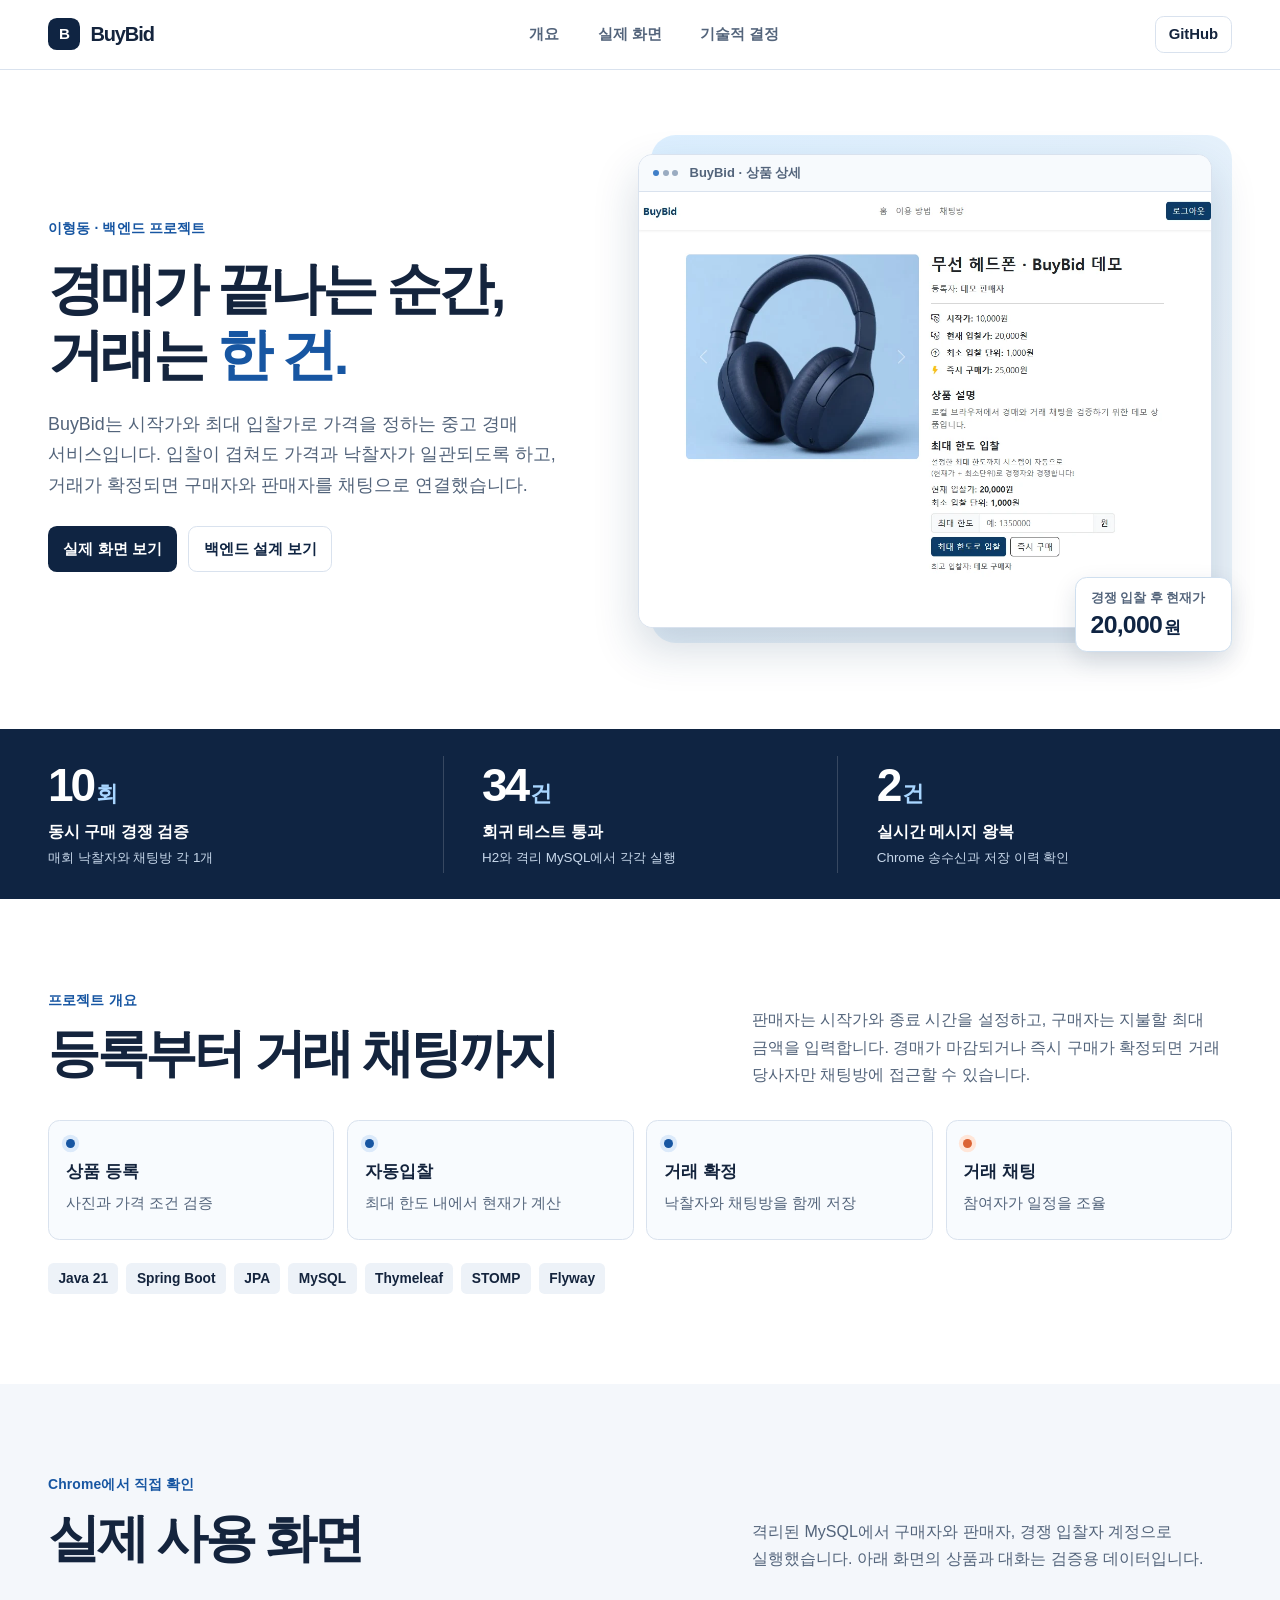
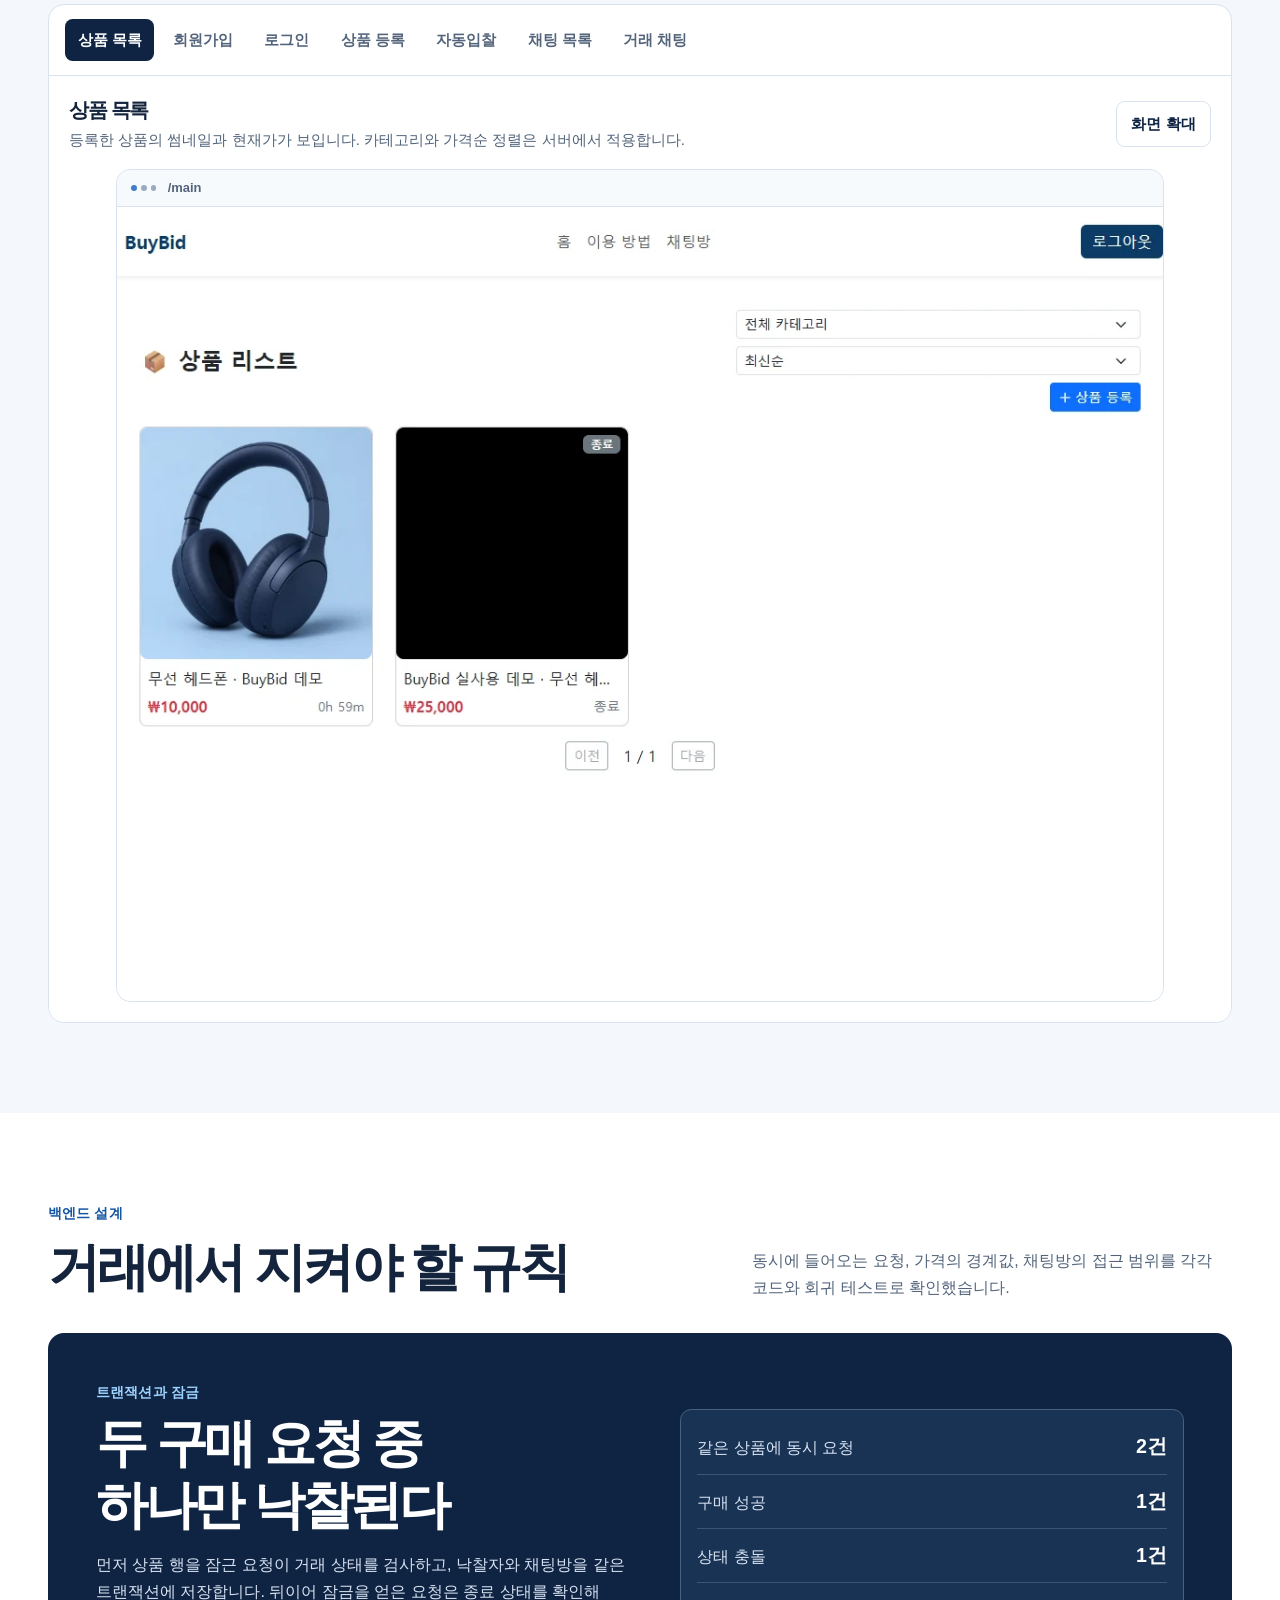
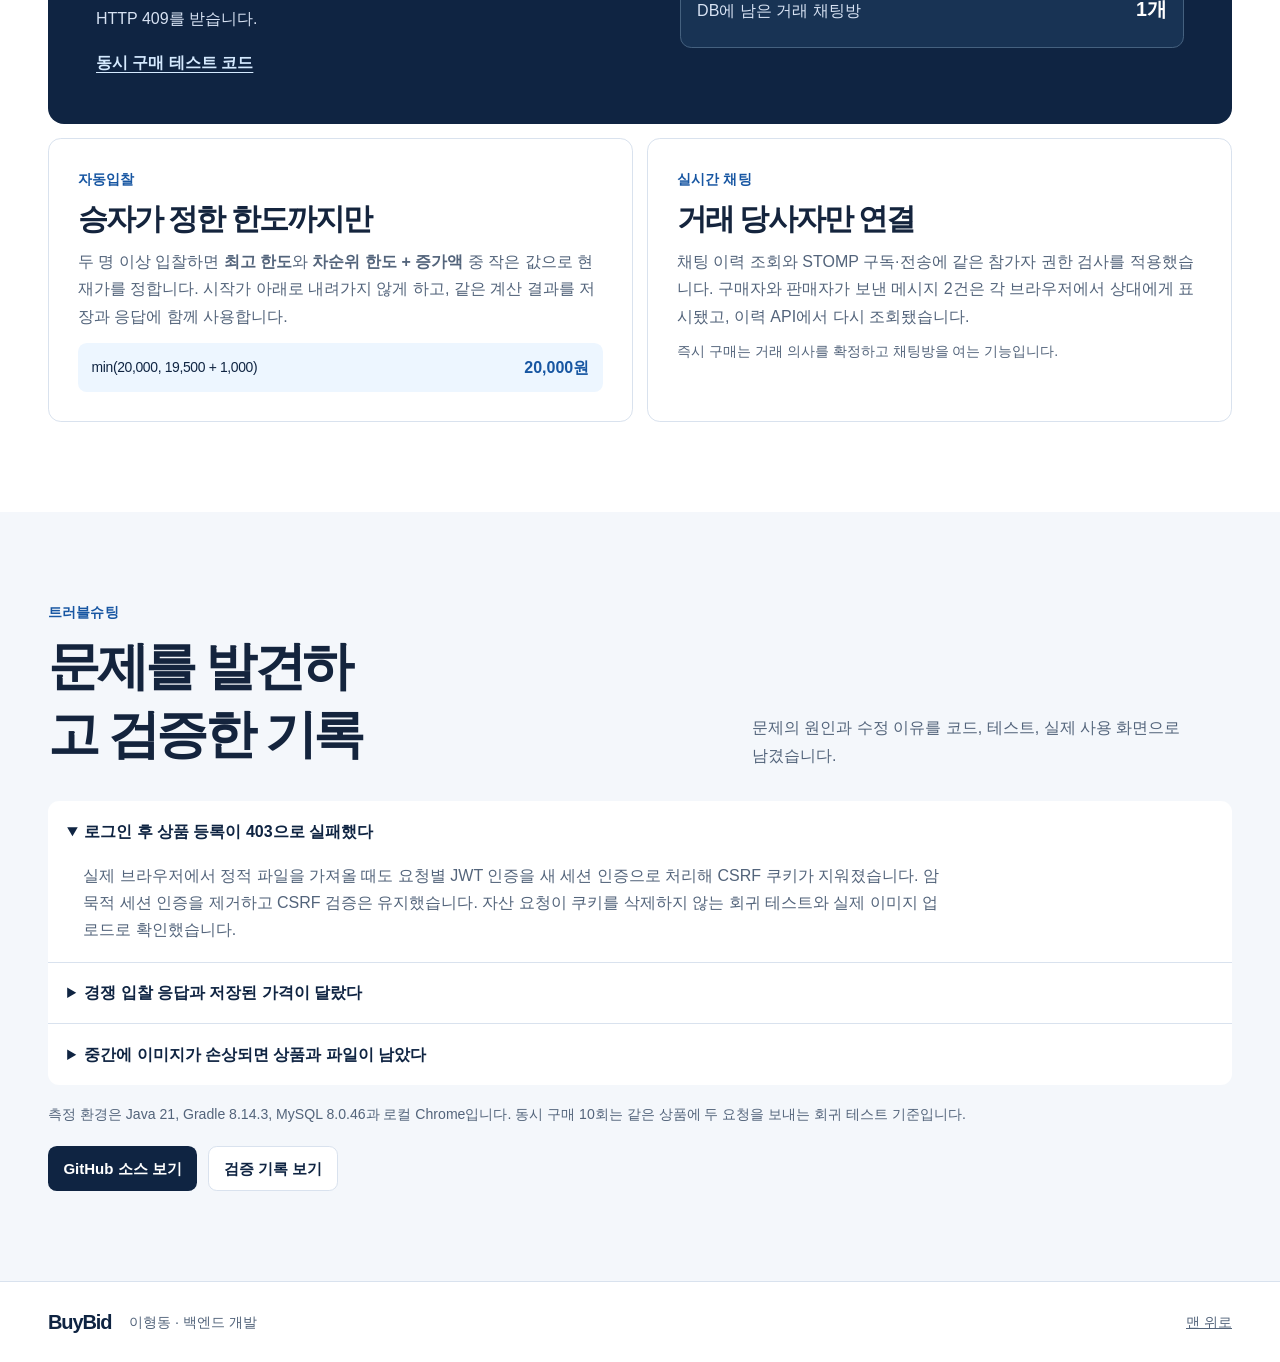
==== index.html @ bfadfaf0 "Publish BuyBid engineering portfolio" ====
<!doctype html>
<html lang="ko">
<head>
  <meta charset="utf-8">
  <meta name="viewport" content="width=device-width, initial-scale=1">
  <meta name="description" content="중고 경매 BuyBid의 자동입찰, 동시 구매 제어, 실시간 채팅을 실제 화면과 검증 수치로 설명하는 백엔드 포트폴리오.">
  <meta name="theme-color" content="#f6f8fb">
  <title>BuyBid | 백엔드 프로젝트</title>
  <link rel="icon" href="data:,">
  <link rel="stylesheet" href="./site.css">
  <script src="./site.js" defer></script>
</head>
<body id="top">
  <a class="skip-link" href="#main-content">본문 바로가기</a>
  <header class="topbar">
    <div class="shell topbar-inner">
      <a class="brand" href="#top" aria-label="BuyBid 맨 위"><span class="brand-mark" aria-hidden="true">B</span>BuyBid</a>
      <nav aria-label="페이지 탐색">
        <a href="#overview">개요</a>
        <a href="#screens">실제 화면</a>
        <a href="#engineering">기술적 결정</a>
      </nav>
      <a class="top-code" href="https://github.com/hyeongdongE/buybid/tree/improve/buybid-backend">GitHub</a>
    </div>
  </header>

  <main id="main-content">
    <section class="hero shell" aria-labelledby="hero-title">
      <div class="hero-content">
        <p class="eyebrow">이형동 · 백엔드 프로젝트</p>
        <h1 id="hero-title">경매가 끝나는 순간,<br>거래는 <em>한 건.</em></h1>
        <p class="hero-summary">BuyBid는 시작가와 최대 입찰가로 가격을 정하는 중고 경매 서비스입니다. 입찰이 겹쳐도 가격과 낙찰자가 일관되도록 하고, 거래가 확정되면 구매자와 판매자를 채팅으로 연결했습니다.</p>
        <div class="hero-actions">
          <a class="button primary" href="#screens">실제 화면 보기</a>
          <a class="button secondary" href="#engineering">백엔드 설계 보기</a>
        </div>
      </div>
      <figure class="hero-visual">
        <div class="window hero-window">
          <div class="window-header"><span class="window-dots" aria-hidden="true"><i></i><i></i><i></i></span><span>BuyBid · 상품 상세</span></div>
          <img class="hero-screen" src="./assets/auction.webp" width="1120" height="850" alt="BuyBid 경매 상세 화면에서 무선 헤드폰의 현재 입찰가가 20,000원으로 표시된다.">
        </div>
        <figcaption class="price-note"><span>경쟁 입찰 후 현재가</span><strong>20,000<small>원</small></strong></figcaption>
      </figure>
    </section>

    <section class="proof-band" aria-label="검증 결과 요약">
      <div class="shell proof-grid">
        <div><strong>10<small>회</small></strong><span>동시 구매 경쟁 검증</span><p>매회 낙찰자와 채팅방 각 1개</p></div>
        <div><strong>34<small>건</small></strong><span>회귀 테스트 통과</span><p>H2와 격리 MySQL에서 각각 실행</p></div>
        <div><strong>2<small>건</small></strong><span>실시간 메시지 왕복</span><p>Chrome 송수신과 저장 이력 확인</p></div>
      </div>
    </section>

    <section class="shell section overview" id="overview" aria-labelledby="overview-title">
      <div class="section-intro">
        <div>
          <p class="eyebrow">프로젝트 개요</p>
          <h2 id="overview-title">등록부터 거래 채팅까지</h2>
        </div>
        <p>판매자는 시작가와 종료 시간을 설정하고, 구매자는 지불할 최대 금액을 입력합니다. 경매가 마감되거나 즉시 구매가 확정되면 거래 당사자만 채팅방에 접근할 수 있습니다.</p>
      </div>
      <ol class="flow" aria-label="거래 순서">
        <li><span class="flow-dot" aria-hidden="true"></span><strong>상품 등록</strong><p>사진과 가격 조건 검증</p></li>
        <li><span class="flow-dot" aria-hidden="true"></span><strong>자동입찰</strong><p>최대 한도 내에서 현재가 계산</p></li>
        <li><span class="flow-dot" aria-hidden="true"></span><strong>거래 확정</strong><p>낙찰자와 채팅방을 함께 저장</p></li>
        <li><span class="flow-dot" aria-hidden="true"></span><strong>거래 채팅</strong><p>참여자가 일정을 조율</p></li>
      </ol>
      <div class="stack"><span>Java 21</span><span>Spring Boot</span><span>JPA</span><span>MySQL</span><span>Thymeleaf</span><span>STOMP</span><span>Flyway</span></div>
    </section>

    <section class="screens-section" id="screens" aria-labelledby="screens-title">
      <div class="shell section">
        <div class="section-intro">
          <div>
            <p class="eyebrow">Chrome에서 직접 확인</p>
            <h2 id="screens-title">실제 사용 화면</h2>
          </div>
          <p>격리된 MySQL에서 구매자와 판매자, 경쟁 입찰자 계정으로 실행했습니다. 아래 화면의 상품과 대화는 검증용 데이터입니다.</p>
        </div>
        <div class="gallery" aria-label="BuyBid 화면 갤러리">
          <div class="screen-tabs" role="tablist" aria-label="화면 선택">
            <button type="button" role="tab" id="tab-products" aria-selected="true" aria-controls="screen-panel" data-key="products">상품 목록</button>
            <button type="button" role="tab" id="tab-signup" aria-selected="false" aria-controls="screen-panel" tabindex="-1" data-key="signup">회원가입</button>
            <button type="button" role="tab" id="tab-signin" aria-selected="false" aria-controls="screen-panel" tabindex="-1" data-key="signin">로그인</button>
            <button type="button" role="tab" id="tab-upload" aria-selected="false" aria-controls="screen-panel" tabindex="-1" data-key="upload">상품 등록</button>
            <button type="button" role="tab" id="tab-auction" aria-selected="false" aria-controls="screen-panel" tabindex="-1" data-key="auction">자동입찰</button>
            <button type="button" role="tab" id="tab-chat-list" aria-selected="false" aria-controls="screen-panel" tabindex="-1" data-key="chat-list">채팅 목록</button>
            <button type="button" role="tab" id="tab-chat" aria-selected="false" aria-controls="screen-panel" tabindex="-1" data-key="chat">거래 채팅</button>
          </div>
          <div class="screen-panel" id="screen-panel" role="tabpanel" aria-labelledby="tab-products" tabindex="0">
            <div class="gallery-caption">
              <div><h3 id="screen-title">상품 목록</h3><p id="screen-caption">등록한 상품의 썸네일과 현재가가 보입니다. 카테고리와 가격순 정렬은 서버에서 적용합니다.</p></div>
              <button class="button secondary zoom" type="button" id="zoom-screen">화면 확대</button>
            </div>
            <div class="window gallery-window">
              <div class="window-header"><span class="window-dots" aria-hidden="true"><i></i><i></i><i></i></span><span id="screen-path">/main</span></div>
              <img id="screen-image" src="./assets/products.webp" width="1120" height="850" alt="BuyBid 상품 목록 화면">
            </div>
          </div>
        </div>
      </div>
    </section>

    <section class="shell section engineering" id="engineering" aria-labelledby="engineering-title">
      <div class="section-intro">
        <div><p class="eyebrow">백엔드 설계</p><h2 id="engineering-title">거래에서 지켜야 할 규칙</h2></div>
        <p>동시에 들어오는 요청, 가격의 경계값, 채팅방의 접근 범위를 각각 코드와 회귀 테스트로 확인했습니다.</p>
      </div>

      <article class="lock-card">
        <div>
          <p class="eyebrow">트랜잭션과 잠금</p>
          <h3>두 구매 요청 중<br>하나만 낙찰된다</h3>
          <p>먼저 상품 행을 잠근 요청이 거래 상태를 검사하고, 낙찰자와 채팅방을 같은 트랜잭션에 저장합니다. 뒤이어 잠금을 얻은 요청은 종료 상태를 확인해 HTTP 409를 받습니다.</p>
          <a href="https://github.com/hyeongdongE/buybid/blob/improve/buybid-backend/src/test/java/com/example/saleapp/AuctionIntegrationTest.java">동시 구매 테스트 코드</a>
        </div>
        <dl class="lock-results">
          <div><dt>같은 상품에 동시 요청</dt><dd>2건</dd></div>
          <div><dt>구매 성공</dt><dd>1건</dd></div>
          <div><dt>상태 충돌</dt><dd>1건</dd></div>
          <div><dt>DB에 남은 거래 채팅방</dt><dd>1개</dd></div>
        </dl>
      </article>

      <div class="engineering-grid">
        <article class="detail-card">
          <p class="eyebrow">자동입찰</p>
          <h3>승자가 정한 한도까지만</h3>
          <p>두 명 이상 입찰하면 <strong>최고 한도</strong>와 <strong>차순위 한도 + 증가액</strong> 중 작은 값으로 현재가를 정합니다. 시작가 아래로 내려가지 않게 하고, 같은 계산 결과를 저장과 응답에 함께 사용합니다.</p>
          <div class="equation" aria-label="경쟁 입찰에서 계산된 현재가는 20,000원">
            <span>min(20,000, 19,500 + 1,000)</span><strong>20,000원</strong>
          </div>
        </article>
        <article class="detail-card">
          <p class="eyebrow">실시간 채팅</p>
          <h3>거래 당사자만 연결</h3>
          <p>채팅 이력 조회와 STOMP 구독·전송에 같은 참가자 권한 검사를 적용했습니다. 구매자와 판매자가 보낸 메시지 2건은 각 브라우저에서 상대에게 표시됐고, 이력 API에서 다시 조회됐습니다.</p>
          <p class="small-note">즉시 구매는 거래 의사를 확정하고 채팅방을 여는 기능입니다.</p>
        </article>
      </div>
    </section>

    <section class="troubleshoot-section" id="troubleshooting" aria-labelledby="trouble-title">
      <div class="shell section">
        <div class="section-intro">
          <div><p class="eyebrow">트러블슈팅</p><h2 id="trouble-title">문제를 발견하고 검증한 기록</h2></div>
          <p>문제의 원인과 수정 이유를 코드, 테스트, 실제 사용 화면으로 남겼습니다.</p>
        </div>
        <div class="accordion">
          <details open>
            <summary>로그인 후 상품 등록이 403으로 실패했다</summary>
            <p>실제 브라우저에서 정적 파일을 가져올 때도 요청별 JWT 인증을 새 세션 인증으로 처리해 CSRF 쿠키가 지워졌습니다. 암묵적 세션 인증을 제거하고 CSRF 검증은 유지했습니다. 자산 요청이 쿠키를 삭제하지 않는 회귀 테스트와 실제 이미지 업로드로 확인했습니다.</p>
          </details>
          <details>
            <summary>경쟁 입찰 응답과 저장된 가격이 달랐다</summary>
            <p>가격 계산과 저장이 서로 다른 분기에 흩어져 있었습니다. 최상위 입찰 한도 두 개를 기준으로 한 번 계산하고 그 값을 저장과 응답에 사용했습니다. Chrome에서 경쟁 입찰가 20,000원이 새로고침 후에도 유지되는 것을 확인했습니다.</p>
          </details>
          <details>
            <summary>중간에 이미지가 손상되면 상품과 파일이 남았다</summary>
            <p>이미지를 먼저 검증하고 임시 위치에서 썸네일을 만든 뒤 게시합니다. 상품 저장이 롤백되면 게시된 파일도 정리합니다. 손상된 후속 이미지와 강제 롤백 테스트 모두 새 상품 행, 이미지 행, 파일이 0개인 것을 확인했습니다.</p>
          </details>
        </div>
        <p class="conditions">측정 환경은 Java 21, Gradle 8.14.3, MySQL 8.0.46과 로컬 Chrome입니다. 동시 구매 10회는 같은 상품에 두 요청을 보내는 회귀 테스트 기준입니다.</p>
        <div class="closing-links">
          <a class="button primary" href="https://github.com/hyeongdongE/buybid/tree/improve/buybid-backend">GitHub 소스 보기</a>
          <a class="button secondary" href="https://github.com/hyeongdongE/buybid/blob/improve/buybid-backend/docs/troubleshooting.md">검증 기록 보기</a>
        </div>
      </div>
    </section>
  </main>

  <footer><div class="shell footer-inner"><span class="brand">BuyBid</span><span>이형동 · 백엔드 개발</span><a href="#top">맨 위로</a></div></footer>

  <dialog class="screen-dialog" id="screen-dialog" aria-labelledby="dialog-title">
    <div class="dialog-header"><h2 id="dialog-title">실행 화면</h2><form method="dialog"><button class="button secondary" autofocus>닫기</button></form></div>
    <img id="dialog-image" alt="">
  </dialog>
</body>
</html>
---- site.css ----
:root {
  color-scheme: light;
  --ink: #14243d;
  --muted: #53647b;
  --navy: #0f2442;
  --blue: #1756a2;
  --surface: #f4f7fb;
  --line: #d9e2ee;
  --white: #fff;
  font-family: "Pretendard", "Noto Sans KR", "Malgun Gothic", sans-serif;
  line-height: 1.7;
  color: var(--ink);
  background: var(--white);
  text-rendering: optimizeLegibility;
}
*, *::before, *::after { box-sizing: border-box; }
html { scroll-behavior: smooth; }
body { margin: 0; }
p, h1, h2, h3, figure { margin: 0; }
a { color: inherit; }
button { font: inherit; }
img { display: block; max-width: 100%; height: auto; }
[id] { scroll-margin-top: 5.5rem; }
:focus-visible { outline: 3px solid #3d86db; outline-offset: 4px; }
.shell { width: min(1216px, calc(100% - 6rem)); margin-inline: auto; }
.skip-link { position: fixed; top: .5rem; left: .5rem; z-index: 20; padding: .7rem 1rem; transform: translateY(-150%); color: white; background: var(--navy); }
.skip-link:focus { transform: none; }

.topbar {
  z-index: 5;
  position: sticky;
  top: 0;
  background: rgba(255, 255, 255, .95);
  border-bottom: 1px solid var(--line);
  backdrop-filter: blur(12px);
}
.topbar-inner { display: flex; gap: 1.5rem; align-items: center; justify-content: space-between; min-height: 4.3rem; }
.brand { display: inline-flex; align-items: center; gap: .65rem; font-size: 1.25rem; font-weight: 850; letter-spacing: -.055em; text-decoration: none; }
.brand-mark { display: grid; place-items: center; width: 2rem; height: 2rem; border-radius: .55rem; background: var(--navy); color: white; font-size: .95rem; }
.topbar nav { display: flex; gap: clamp(1rem, 3vw, 2.5rem); align-items: center; }
.topbar nav a, .top-code { text-decoration: none; font-size: .93rem; font-weight: 700; white-space: nowrap; }
.topbar nav a { color: var(--muted); }
.topbar nav a:hover { color: var(--blue); }
.top-code { border: 1px solid var(--line); border-radius: .55rem; padding: .3rem .8rem; }
.top-code:hover { background: var(--surface); }

.hero { display: grid; grid-template-columns: .95fr 1.1fr; align-items: center; gap: clamp(2rem, 6vw, 6rem); min-height: 34rem; padding-block: 4.1rem 4.7rem; }
.eyebrow { color: var(--blue); font-size: .87rem; font-weight: 850; letter-spacing: .01em; }
h1, h2, h3 { line-height: 1.32; letter-spacing: -.065em; text-wrap: balance; }
h1 { margin-top: .95rem; font-size: clamp(2.9rem, 4.4vw, 4.375rem); font-weight: 900; line-height: 1.17; word-break: keep-all; text-wrap: wrap; }
h1 em { color: var(--blue); font-style: normal; }
.hero-summary { margin-top: 1.3rem; max-width: 32rem; color: var(--muted); font-size: clamp(1rem, 1.5vw, 1.12rem); overflow-wrap: break-word; word-break: keep-all; }
.hero-actions, .closing-links { display: flex; flex-wrap: wrap; gap: .7rem; margin-top: 1.65rem; }
.button { min-height: 2.85rem; display: inline-flex; align-items: center; justify-content: center; padding: .55rem .9rem; border-radius: .55rem; border: 1px solid transparent; font-weight: 780; font-size: .94rem; text-decoration: none; cursor: pointer; white-space: nowrap; }
.primary { color: #fff; background: var(--navy); }
.primary:hover { background: var(--blue); }
.secondary { color: var(--navy); border-color: var(--line); background: #fff; }
.secondary:hover { border-color: #83acd8; background: #f5faff; }
.hero-visual { position: relative; padding: 1.15rem 1.25rem 1.65rem 0; }
.hero-visual::before { content: ""; position: absolute; inset: 0 0 .7rem .8rem; border-radius: 1.55rem; background: linear-gradient(145deg,#dcefff,#ebf3fa 72%); }
.window { position: relative; overflow: hidden; border: 1px solid var(--line); border-radius: .9rem; background: white; }
.hero-window { box-shadow: 0 20px 45px rgba(19,57,95,.19); }
.window-header { display: flex; align-items: center; gap: .7rem; min-height: 2.35rem; padding-inline: .9rem; border-bottom: 1px solid var(--line); color: var(--muted); background: #f7fafd; font-size: .81rem; font-weight: 700; }
.window-dots { display: inline-flex; align-items: center; gap: .23rem; }
.window-dots i { width: .37rem; height: .37rem; border-radius: 50%; background: #9aabc1; }
.window-dots i:first-child { background: #407fc8; }
.hero-screen { width: 100%; }
.price-note { position: absolute; right: 0; bottom: .15rem; min-width: 9.8rem; padding: .66rem .9rem; border: 1px solid #cfdfef; border-radius: .73rem; color: var(--navy); background: white; box-shadow: 0 9px 23px rgba(15,36,66,.13); }
.price-note span, .price-note strong { display: block; }
.price-note span { font-size: .79rem; font-weight: 760; color: var(--muted); }
.price-note strong { font-size: 1.55rem; line-height: 1.22; letter-spacing: -.03em; font-variant-numeric: tabular-nums; }
.price-note small { margin-left: .1rem; font-size: .7em; }

.proof-band { background: var(--navy); color: white; }
.proof-grid { display: grid; grid-template-columns: repeat(3,1fr); padding-block: 1.65rem; }
.proof-grid > div { padding: .2rem clamp(1rem, 3vw, 2.6rem); border-left: 1px solid rgba(255,255,255,.17); }
.proof-grid > div:first-child { padding-left: 0; border: 0; }
.proof-grid strong, .proof-grid span { display: block; }
.proof-grid strong { font-size: clamp(2rem, 3.6vw, 3.2rem); line-height: 1.17; letter-spacing: -.07em; font-variant-numeric: tabular-nums; }
.proof-grid strong small { padding-left: .2rem; color: #a9d6ff; font-size: .48em; }
.proof-grid span { margin-top: .35rem; font-weight: 780; }
.proof-grid p { margin-top: .1rem; color: #c8d8eb; font-size: .84rem; }

.section { padding-block: clamp(3.5rem, 7vw, 6.15rem); }
.section-intro { display: grid; grid-template-columns: 1.1fr 1fr; align-items: end; gap: clamp(1rem, 4vw, 3rem); margin-bottom: 2rem; }
.section-intro h2 { margin-top: .42rem; font-size: clamp(2.05rem, 4.2vw, 3.25rem); font-weight: 900; }
.section-intro > p { max-width: 30rem; justify-self: end; color: var(--muted); word-break: keep-all; }
.flow { display: grid; grid-template-columns: repeat(4, 1fr); gap: .8rem; padding: 0; margin: 0; list-style: none; }
.flow li { position: relative; padding: 1.1rem 1.05rem 1.05rem; min-height: 7.5rem; border: 1px solid var(--line); border-radius: .72rem; background: #f8fbfe; }
.flow-dot { display: block; width: .56rem; height: .56rem; margin-bottom: .65rem; border-radius: 50%; background: var(--blue); box-shadow: 0 0 0 .26rem #dceafa; }
.flow li:last-child .flow-dot { background: #db6334; box-shadow: 0 0 0 .26rem #ffe6d9; }
.flow strong { font-size: 1.06rem; }
.flow p { margin-top: .28rem; color: var(--muted); font-size: .91rem; }
.stack { display: flex; flex-wrap: wrap; gap: .5rem; margin-top: 1.45rem; }
.stack span { padding: .24rem .65rem; background: #edf2f8; border-radius: .35rem; font-size: .86rem; font-weight: 700; }

.screens-section, .troubleshoot-section { background: var(--surface); }
.gallery { overflow: hidden; border: 1px solid var(--line); border-radius: 1rem; background: #fff; }
.screen-tabs { display: flex; align-items: center; gap: .4rem; padding: .85rem 1rem; overflow-x: auto; border-bottom: 1px solid var(--line); }
.screen-tabs button { border: 1px solid transparent; border-radius: .48rem; padding: .48rem .72rem; background: white; color: var(--muted); font-size: .91rem; font-weight: 760; cursor: pointer; white-space: nowrap; }
.screen-tabs button:hover { background: var(--surface); }
.screen-tabs button[aria-selected="true"] { color: white; background: var(--navy); }
.screen-panel { background: #fff; padding: 1.25rem; }
.gallery-caption { display: flex; justify-content: space-between; align-items: center; gap: 1rem; margin-bottom: 1rem; }
.gallery-caption h3 { font-size: 1.28rem; }
.gallery-caption p { color: var(--muted); margin-top: .28rem; font-size: .94rem; }
.gallery-window { background: #e8eff6; max-width: 65.5rem; margin-inline: auto; }
.gallery-window img { width: 100%; aspect-ratio: 1120 / 850; object-fit: contain; object-position: center top; }
.screen-dialog { width: min(73rem, calc(100% - 2rem)); max-height: calc(100% - 2rem); padding: 0; border: 1px solid var(--line); border-radius: .8rem; background: white; color: var(--ink); }
.screen-dialog::backdrop { background: rgba(9,24,43,.71); }
.screen-dialog img { width: 100%; }
.dialog-header { position: sticky; top: 0; display: flex; justify-content: space-between; align-items: center; padding: .55rem 1rem; border-bottom: 1px solid var(--line); background: #fff; }
.dialog-header h2 { font-size: 1.2rem; }

.lock-card { display: grid; grid-template-columns: 1fr .94fr; align-items: center; gap: 3rem; padding: clamp(1.35rem, 4vw, 3rem); border-radius: 1rem; background: var(--navy); color: white; }
.lock-card .eyebrow { color: #9ed2ff; }
.lock-card h3 { margin-top: .45rem; font-size: clamp(2rem, 4.1vw, 3.35rem); line-height: 1.17; }
.lock-card p:not(.eyebrow) { margin-top: 1rem; color: #d7e2f3; }
.lock-card a { display: inline-block; margin-top: 1rem; color: #d5eaff; font-weight: 750; text-underline-offset: .22em; }
.lock-results { margin: 0; padding: .65rem 1rem; border: 1px solid #45617f; border-radius: .7rem; background: #183354; }
.lock-results div { display: flex; align-items: baseline; justify-content: space-between; gap: .8rem; padding: .62rem 0; border-bottom: 1px solid rgba(208,226,247,.19); }
.lock-results div:last-child { border: 0; }
.lock-results dt { color: #d7e2f3; }
.lock-results dd { margin: 0; color: white; font-size: 1.23rem; font-weight: 830; white-space: nowrap; }
.engineering-grid { display: grid; grid-template-columns: repeat(2,1fr); gap: .9rem; margin-top: .9rem; }
.detail-card { min-width: 0; padding: clamp(1.1rem, 3vw, 1.8rem); border: 1px solid var(--line); border-radius: .8rem; }
.detail-card h3 { margin-top: .38rem; font-size: clamp(1.38rem, 3vw, 1.9rem); }
.detail-card p:not(.eyebrow) { margin-top: .65rem; color: var(--muted); }
.equation { display: flex; flex-wrap: wrap; align-items: center; justify-content: space-between; gap: .4rem .9rem; margin-top: .8rem; padding: .7rem .86rem; border-radius: .55rem; background: #edf6ff; }
.equation span { color: var(--navy); font-size: .87rem; letter-spacing: -.025em; font-variant-numeric: tabular-nums; }
.equation strong { color: var(--blue); }
.small-note, .conditions { font-size: .88rem; }

.accordion details { border-bottom: 1px solid var(--line); background: white; }
.accordion details:first-child { border-radius: .7rem .7rem 0 0; }
.accordion details:last-child { border-radius: 0 0 .7rem .7rem; border: 0; }
.accordion summary { padding: 1.05rem 1.2rem; color: var(--navy); cursor: pointer; font-weight: 800; }
.accordion summary:hover { color: var(--blue); }
.accordion details p { padding: 0 1.2rem 1.15rem 2.2rem; max-width: 57rem; color: var(--muted); }
.conditions { color: var(--muted); margin-top: 1.15rem; }
.closing-links { margin-top: 1.15rem; }
footer { border-top: 1px solid var(--line); }
.footer-inner { display: flex; align-items: center; flex-wrap: wrap; gap: .5rem 1.1rem; min-height: 5rem; color: var(--muted); font-size: .9rem; }
.footer-inner .brand { color: var(--navy); }
.footer-inner a { margin-left: auto; }

@media (max-width: 950px) {
  .shell { width: calc(100% - 3rem); }
  .hero { gap: 2.2rem; min-height: auto; padding-block: 3.5rem; }
  .hero-visual { padding: .8rem .75rem 1.2rem 0; }
  .hero-visual::before { border-radius: .95rem; }
  h1 { font-size: clamp(2.65rem, 5.8vw, 4.15rem); }
}
@media (max-width: 700px) {
  .shell { width: calc(100% - 2rem); }
  .topbar-inner { flex-wrap: wrap; row-gap: .25rem; padding-block: .55rem .5rem; }
  .topbar nav { order: 3; width: 100%; gap: 1.2rem; padding-top: .25rem; }
  .topbar nav a, .top-code { font-size: .85rem; }
  [id] { scroll-margin-top: 6.5rem; }
  .hero, .section-intro, .lock-card, .engineering-grid { grid-template-columns: 1fr; }
  .hero { gap: 1.8rem; padding-block: 2.5rem 2rem; }
  .hero-summary { margin-top: .95rem; }
  .section-intro { gap: .65rem; margin-bottom: 1.25rem; }
  .section-intro > p { justify-self: start; }
  .flow { grid-template-columns: repeat(2, 1fr); }
  .flow li { padding: .85rem; min-height: auto; }
  .proof-grid { padding-block: 1rem; }
  .proof-grid > div { padding: .15rem .55rem; }
  .proof-grid span { font-size: .81rem; }
  .proof-grid p { font-size: .74rem; line-height: 1.55; }
  .screen-tabs { padding: .65rem .53rem; }
  .screen-tabs button { font-size: .82rem; padding: .4rem .55rem; }
  .screen-panel { padding: .7rem; }
  .gallery-caption { align-items: flex-start; margin-bottom: .65rem; }
  .gallery-caption p { font-size: .84rem; }
  .zoom { min-height: 2.3rem; padding: .3rem .52rem; font-size: .8rem; }
  .lock-card { gap: 1.25rem; }
  .accordion summary { padding-inline: .8rem; }
  .accordion details p { padding-inline: 1.7rem .8rem; }
}
@media (prefers-reduced-motion: reduce) { html { scroll-behavior: auto; } }
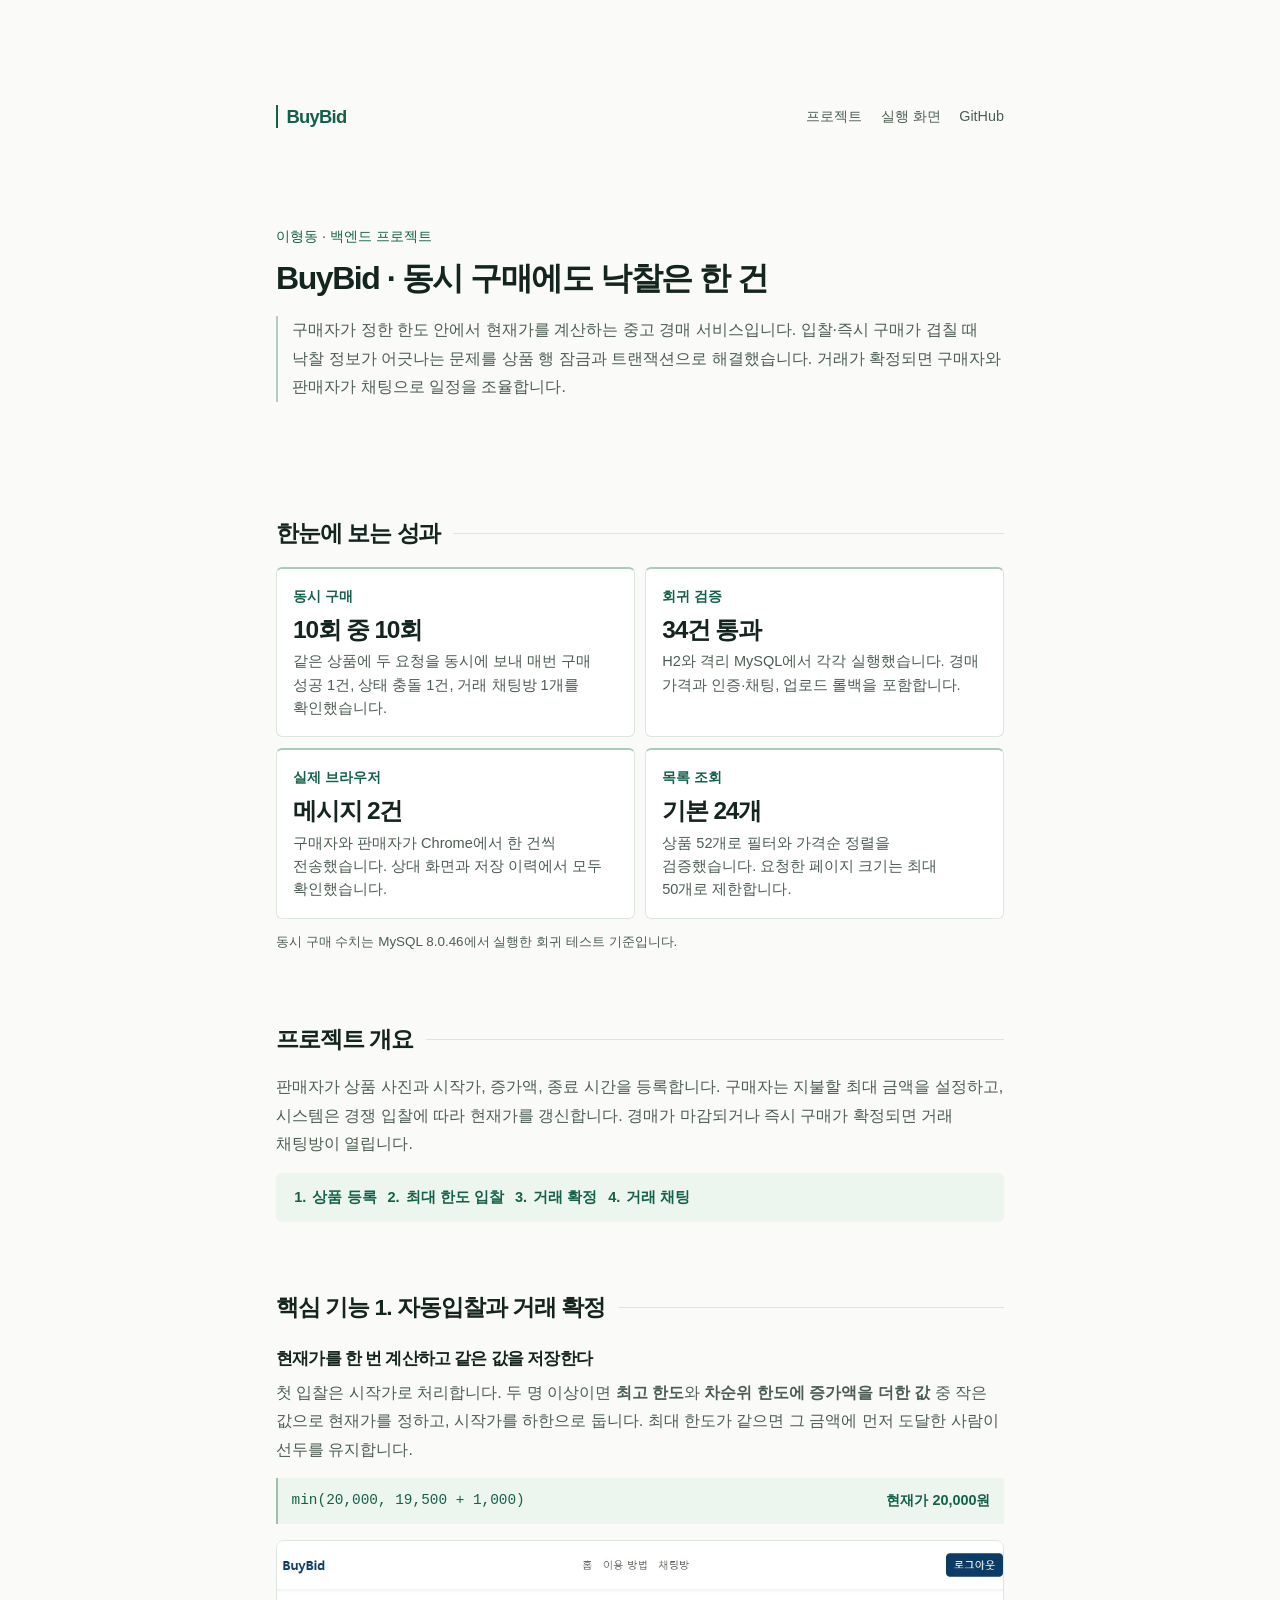
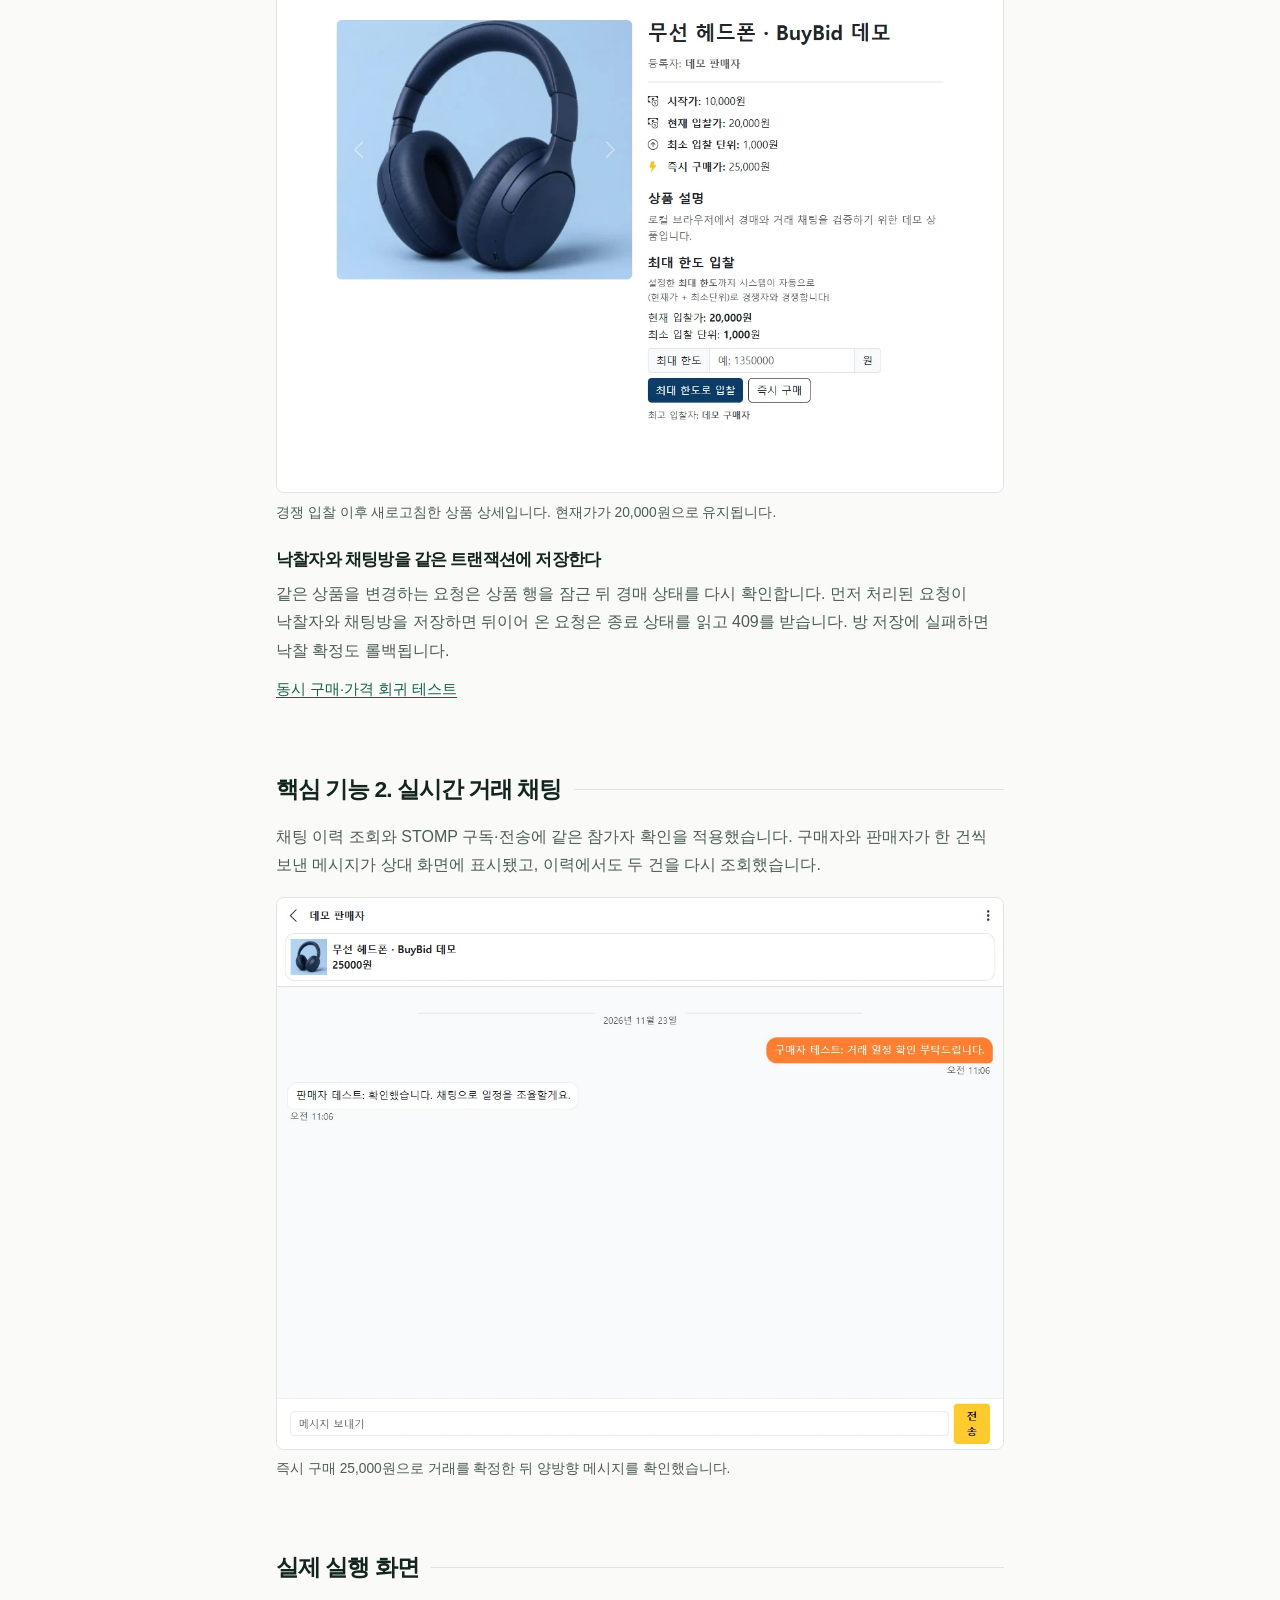
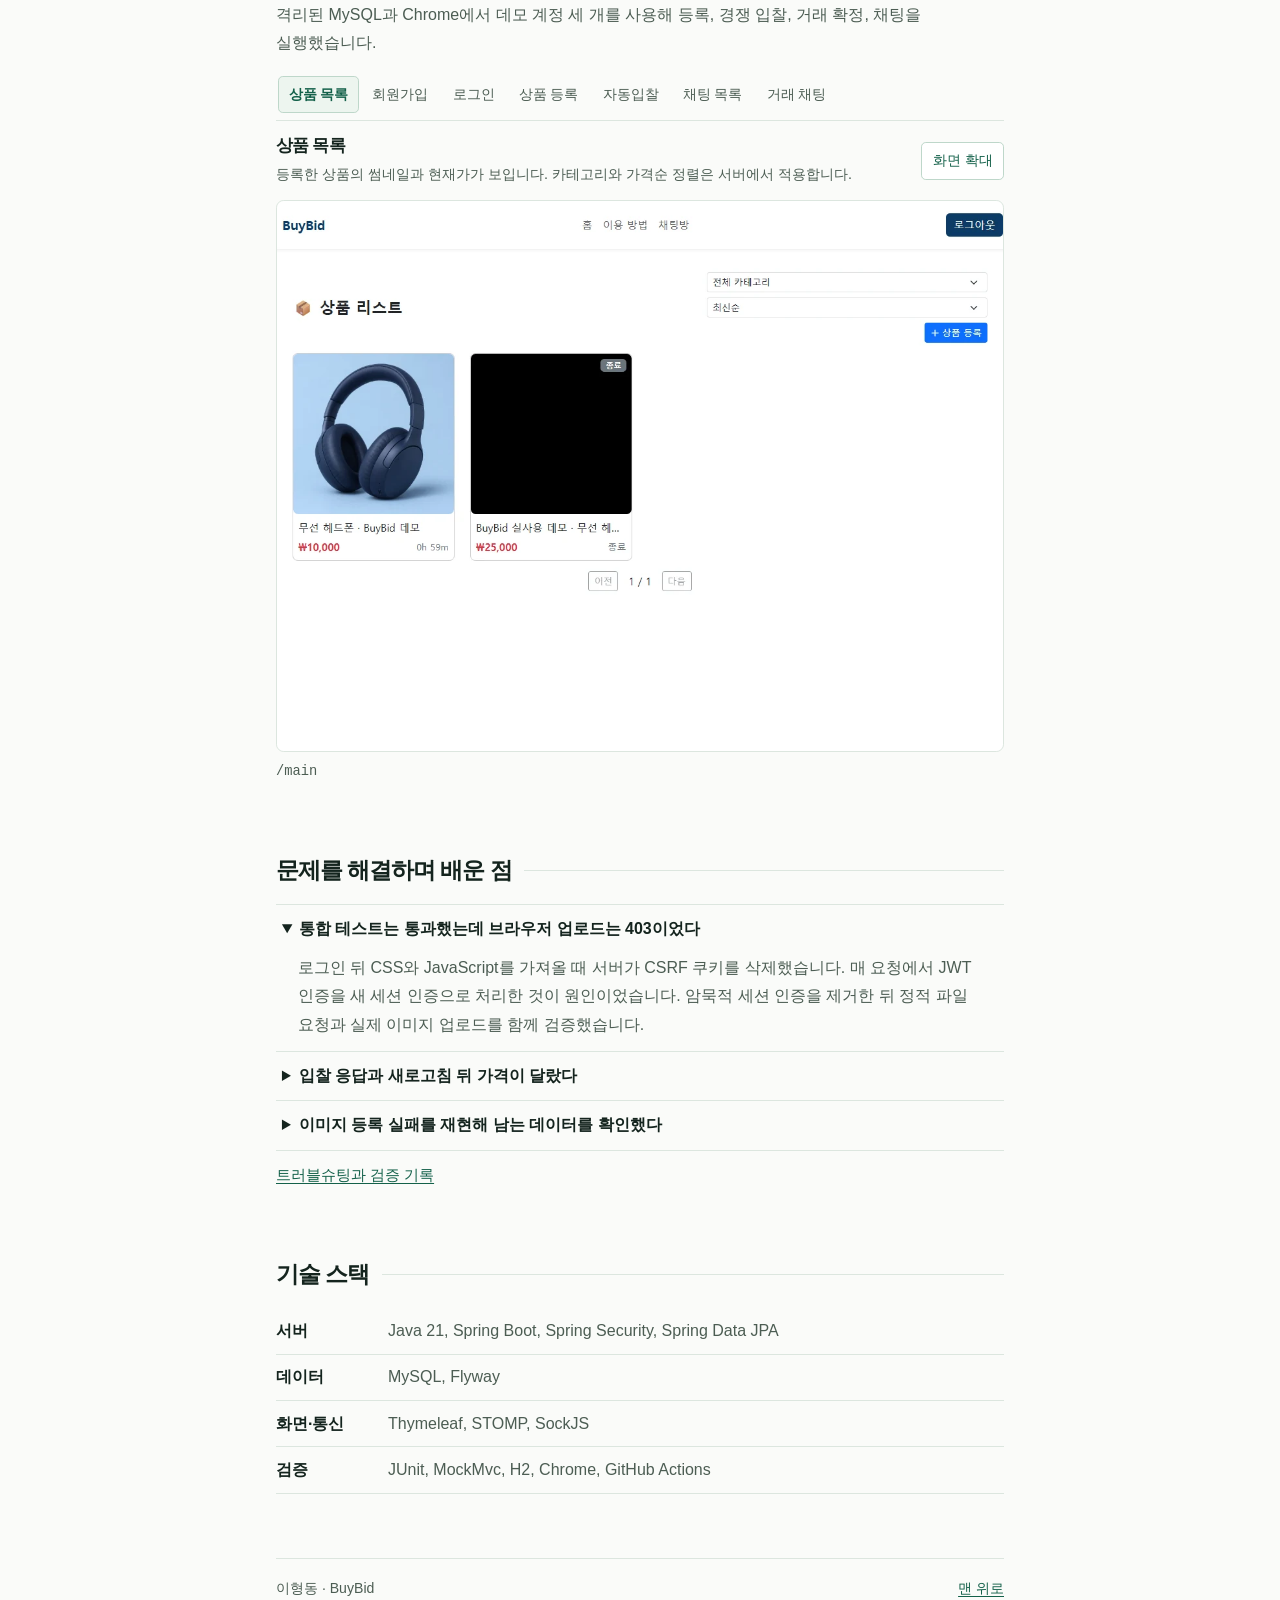
==== commit a25888c4: "Present BuyBid as an editorial case study" ====
--- a/index.html
+++ b/index.html
@@ -3,82 +3,78 @@
 <head>
   <meta charset="utf-8">
   <meta name="viewport" content="width=device-width, initial-scale=1">
-  <meta name="description" content="중고 경매 BuyBid의 자동입찰, 동시 구매 제어, 실시간 채팅을 실제 화면과 검증 수치로 설명하는 백엔드 포트폴리오.">
-  <meta name="theme-color" content="#f6f8fb">
-  <title>BuyBid | 백엔드 프로젝트</title>
+  <meta name="description" content="중고 경매 BuyBid의 자동입찰, 동시 구매 제어, 거래 채팅을 실제 화면과 검증 결과로 설명합니다.">
+  <meta name="theme-color" content="#fafbf9">
+  <title>BuyBid · 중고 경매 백엔드 프로젝트</title>
   <link rel="icon" href="data:,">
   <link rel="stylesheet" href="./site.css">
   <script src="./site.js" defer></script>
 </head>
 <body id="top">
-  <a class="skip-link" href="#main-content">본문 바로가기</a>
-  <header class="topbar">
-    <div class="shell topbar-inner">
-      <a class="brand" href="#top" aria-label="BuyBid 맨 위"><span class="brand-mark" aria-hidden="true">B</span>BuyBid</a>
-      <nav aria-label="페이지 탐색">
-        <a href="#overview">개요</a>
-        <a href="#screens">실제 화면</a>
-        <a href="#engineering">기술적 결정</a>
-      </nav>
-      <a class="top-code" href="https://github.com/hyeongdongE/buybid/tree/improve/buybid-backend">GitHub</a>
-    </div>
+  <a class="skip" href="#article">본문 바로가기</a>
+  <header class="masthead column">
+    <a class="brand" href="#top" aria-label="BuyBid 맨 위">BuyBid</a>
+    <nav aria-label="페이지 탐색">
+      <a href="#overview">프로젝트</a>
+      <a href="#screens">실행 화면</a>
+      <a href="https://github.com/hyeongdongE/buybid/tree/improve/buybid-backend">GitHub</a>
+    </nav>
   </header>
 
-  <main id="main-content">
-    <section class="hero shell" aria-labelledby="hero-title">
-      <div class="hero-content">
-        <p class="eyebrow">이형동 · 백엔드 프로젝트</p>
-        <h1 id="hero-title">경매가 끝나는 순간,<br>거래는 <em>한 건.</em></h1>
-        <p class="hero-summary">BuyBid는 시작가와 최대 입찰가로 가격을 정하는 중고 경매 서비스입니다. 입찰이 겹쳐도 가격과 낙찰자가 일관되도록 하고, 거래가 확정되면 구매자와 판매자를 채팅으로 연결했습니다.</p>
-        <div class="hero-actions">
-          <a class="button primary" href="#screens">실제 화면 보기</a>
-          <a class="button secondary" href="#engineering">백엔드 설계 보기</a>
-        </div>
-      </div>
-      <figure class="hero-visual">
-        <div class="window hero-window">
-          <div class="window-header"><span class="window-dots" aria-hidden="true"><i></i><i></i><i></i></span><span>BuyBid · 상품 상세</span></div>
-          <img class="hero-screen" src="./assets/auction.webp" width="1120" height="850" alt="BuyBid 경매 상세 화면에서 무선 헤드폰의 현재 입찰가가 20,000원으로 표시된다.">
-        </div>
-        <figcaption class="price-note"><span>경쟁 입찰 후 현재가</span><strong>20,000<small>원</small></strong></figcaption>
-      </figure>
-    </section>
+  <main id="article" class="column">
+    <article>
+      <header class="article-header">
+        <p class="byline">이형동 · 백엔드 프로젝트</p>
+        <h1>BuyBid · 동시 구매에도 낙찰은 한 건</h1>
+        <p class="lead">구매자가 정한 한도 안에서 현재가를 계산하는 중고 경매 서비스입니다. 입찰·즉시 구매가 겹칠 때 낙찰 정보가 어긋나는 문제를 상품 행 잠금과 트랜잭션으로 해결했습니다. 거래가 확정되면 구매자와 판매자가 채팅으로 일정을 조율합니다.</p>
+      </header>
 
-    <section class="proof-band" aria-label="검증 결과 요약">
-      <div class="shell proof-grid">
-        <div><strong>10<small>회</small></strong><span>동시 구매 경쟁 검증</span><p>매회 낙찰자와 채팅방 각 1개</p></div>
-        <div><strong>34<small>건</small></strong><span>회귀 테스트 통과</span><p>H2와 격리 MySQL에서 각각 실행</p></div>
-        <div><strong>2<small>건</small></strong><span>실시간 메시지 왕복</span><p>Chrome 송수신과 저장 이력 확인</p></div>
-      </div>
-    </section>
+      <section class="section summary" id="results" aria-labelledby="results-title">
+        <h2 id="results-title">한눈에 보는 성과</h2>
+        <dl class="results">
+          <div><dt>동시 구매</dt><dd><strong>10회 중 10회</strong><p>같은 상품에 두 요청을 동시에 보내 매번 구매 성공 1건, 상태 충돌 1건, 거래 채팅방 1개를 확인했습니다.</p></dd></div>
+          <div><dt>회귀 검증</dt><dd><strong>34건 통과</strong><p>H2와 격리 MySQL에서 각각 실행했습니다. 경매 가격과 인증·채팅, 업로드 롤백을 포함합니다.</p></dd></div>
+          <div><dt>실제 브라우저</dt><dd><strong>메시지 2건</strong><p>구매자와 판매자가 Chrome에서 한 건씩 전송했습니다. 상대 화면과 저장 이력에서 모두 확인했습니다.</p></dd></div>
+          <div><dt>목록 조회</dt><dd><strong>기본 24개</strong><p>상품 52개로 필터와 가격순 정렬을 검증했습니다. 요청한 페이지 크기는 최대 50개로 제한합니다.</p></dd></div>
+        </dl>
+        <p class="note">동시 구매 수치는 MySQL 8.0.46에서 실행한 회귀 테스트 기준입니다.</p>
+      </section>
 
-    <section class="shell section overview" id="overview" aria-labelledby="overview-title">
-      <div class="section-intro">
-        <div>
-          <p class="eyebrow">프로젝트 개요</p>
-          <h2 id="overview-title">등록부터 거래 채팅까지</h2>
-        </div>
-        <p>판매자는 시작가와 종료 시간을 설정하고, 구매자는 지불할 최대 금액을 입력합니다. 경매가 마감되거나 즉시 구매가 확정되면 거래 당사자만 채팅방에 접근할 수 있습니다.</p>
-      </div>
-      <ol class="flow" aria-label="거래 순서">
-        <li><span class="flow-dot" aria-hidden="true"></span><strong>상품 등록</strong><p>사진과 가격 조건 검증</p></li>
-        <li><span class="flow-dot" aria-hidden="true"></span><strong>자동입찰</strong><p>최대 한도 내에서 현재가 계산</p></li>
-        <li><span class="flow-dot" aria-hidden="true"></span><strong>거래 확정</strong><p>낙찰자와 채팅방을 함께 저장</p></li>
-        <li><span class="flow-dot" aria-hidden="true"></span><strong>거래 채팅</strong><p>참여자가 일정을 조율</p></li>
-      </ol>
-      <div class="stack"><span>Java 21</span><span>Spring Boot</span><span>JPA</span><span>MySQL</span><span>Thymeleaf</span><span>STOMP</span><span>Flyway</span></div>
-    </section>
+      <section class="section" id="overview" aria-labelledby="overview-title">
+        <h2 id="overview-title">프로젝트 개요</h2>
+        <p>판매자가 상품 사진과 시작가, 증가액, 종료 시간을 등록합니다. 구매자는 지불할 최대 금액을 설정하고, 시스템은 경쟁 입찰에 따라 현재가를 갱신합니다. 경매가 마감되거나 즉시 구매가 확정되면 거래 채팅방이 열립니다.</p>
+        <ol class="steps" aria-label="거래 진행 순서">
+          <li>상품 등록</li><li>최대 한도 입찰</li><li>거래 확정</li><li>거래 채팅</li>
+        </ol>
+      </section>
 
-    <section class="screens-section" id="screens" aria-labelledby="screens-title">
-      <div class="shell section">
-        <div class="section-intro">
-          <div>
-            <p class="eyebrow">Chrome에서 직접 확인</p>
-            <h2 id="screens-title">실제 사용 화면</h2>
-          </div>
-          <p>격리된 MySQL에서 구매자와 판매자, 경쟁 입찰자 계정으로 실행했습니다. 아래 화면의 상품과 대화는 검증용 데이터입니다.</p>
-        </div>
-        <div class="gallery" aria-label="BuyBid 화면 갤러리">
+      <section class="section feature" id="auction" aria-labelledby="auction-title">
+        <h2 id="auction-title">핵심 기능 1. 자동입찰과 거래 확정</h2>
+        <h3>현재가를 한 번 계산하고 같은 값을 저장한다</h3>
+        <p>첫 입찰은 시작가로 처리합니다. 두 명 이상이면 <strong>최고 한도</strong>와 <strong>차순위 한도에 증가액을 더한 값</strong> 중 작은 값으로 현재가를 정하고, 시작가를 하한으로 둡니다. 최대 한도가 같으면 그 금액에 먼저 도달한 사람이 선두를 유지합니다.</p>
+        <div class="example"><code>min(20,000, 19,500 + 1,000)</code><strong>현재가 20,000원</strong></div>
+        <figure class="evidence">
+          <img src="./assets/auction.webp" width="1120" height="850" alt="무선 헤드폰 경매 상세 화면에서 경쟁 입찰 후 현재가가 20,000원으로 표시된다." loading="lazy">
+          <figcaption>경쟁 입찰 이후 새로고침한 상품 상세입니다. 현재가가 20,000원으로 유지됩니다.</figcaption>
+        </figure>
+        <h3>낙찰자와 채팅방을 같은 트랜잭션에 저장한다</h3>
+        <p>같은 상품을 변경하는 요청은 상품 행을 잠근 뒤 경매 상태를 다시 확인합니다. 먼저 처리된 요청이 낙찰자와 채팅방을 저장하면 뒤이어 온 요청은 종료 상태를 읽고 409를 받습니다. 방 저장에 실패하면 낙찰 확정도 롤백됩니다.</p>
+        <p class="evidence-link"><a href="https://github.com/hyeongdongE/buybid/blob/improve/buybid-backend/src/test/java/com/example/saleapp/AuctionIntegrationTest.java">동시 구매·가격 회귀 테스트</a></p>
+      </section>
+
+      <section class="section feature" id="trade-chat" aria-labelledby="chat-title">
+        <h2 id="chat-title">핵심 기능 2. 실시간 거래 채팅</h2>
+        <p>채팅 이력 조회와 STOMP 구독·전송에 같은 참가자 확인을 적용했습니다. 구매자와 판매자가 한 건씩 보낸 메시지가 상대 화면에 표시됐고, 이력에서도 두 건을 다시 조회했습니다.</p>
+        <figure class="evidence">
+          <img src="./assets/chat.webp" width="1120" height="850" alt="25,000원에 거래가 확정된 상품의 채팅방에서 구매자와 판매자의 메시지 두 건이 보인다." loading="lazy">
+          <figcaption>즉시 구매 25,000원으로 거래를 확정한 뒤 양방향 메시지를 확인했습니다.</figcaption>
+        </figure>
+      </section>
+
+      <section class="section" id="screens" aria-labelledby="screens-title">
+        <h2 id="screens-title">실제 실행 화면</h2>
+        <p>격리된 MySQL과 Chrome에서 데모 계정 세 개를 사용해 등록, 경쟁 입찰, 거래 확정, 채팅을 실행했습니다.</p>
+        <div class="gallery">
           <div class="screen-tabs" role="tablist" aria-label="화면 선택">
             <button type="button" role="tab" id="tab-products" aria-selected="true" aria-controls="screen-panel" data-key="products">상품 목록</button>
             <button type="button" role="tab" id="tab-signup" aria-selected="false" aria-controls="screen-panel" tabindex="-1" data-key="signup">회원가입</button>
@@ -88,92 +84,53 @@
             <button type="button" role="tab" id="tab-chat-list" aria-selected="false" aria-controls="screen-panel" tabindex="-1" data-key="chat-list">채팅 목록</button>
             <button type="button" role="tab" id="tab-chat" aria-selected="false" aria-controls="screen-panel" tabindex="-1" data-key="chat">거래 채팅</button>
           </div>
-          <div class="screen-panel" id="screen-panel" role="tabpanel" aria-labelledby="tab-products" tabindex="0">
+          <div id="screen-panel" role="tabpanel" aria-labelledby="tab-products" tabindex="0">
             <div class="gallery-caption">
               <div><h3 id="screen-title">상품 목록</h3><p id="screen-caption">등록한 상품의 썸네일과 현재가가 보입니다. 카테고리와 가격순 정렬은 서버에서 적용합니다.</p></div>
-              <button class="button secondary zoom" type="button" id="zoom-screen">화면 확대</button>
+              <button class="zoom" type="button" id="zoom-screen">화면 확대</button>
             </div>
-            <div class="window gallery-window">
-              <div class="window-header"><span class="window-dots" aria-hidden="true"><i></i><i></i><i></i></span><span id="screen-path">/main</span></div>
+            <figure class="evidence gallery-image">
               <img id="screen-image" src="./assets/products.webp" width="1120" height="850" alt="BuyBid 상품 목록 화면">
-            </div>
+              <figcaption><code id="screen-path">/main</code></figcaption>
+            </figure>
           </div>
         </div>
-      </div>
-    </section>
+      </section>
 
-    <section class="shell section engineering" id="engineering" aria-labelledby="engineering-title">
-      <div class="section-intro">
-        <div><p class="eyebrow">백엔드 설계</p><h2 id="engineering-title">거래에서 지켜야 할 규칙</h2></div>
-        <p>동시에 들어오는 요청, 가격의 경계값, 채팅방의 접근 범위를 각각 코드와 회귀 테스트로 확인했습니다.</p>
-      </div>
-
-      <article class="lock-card">
-        <div>
-          <p class="eyebrow">트랜잭션과 잠금</p>
-          <h3>두 구매 요청 중<br>하나만 낙찰된다</h3>
-          <p>먼저 상품 행을 잠근 요청이 거래 상태를 검사하고, 낙찰자와 채팅방을 같은 트랜잭션에 저장합니다. 뒤이어 잠금을 얻은 요청은 종료 상태를 확인해 HTTP 409를 받습니다.</p>
-          <a href="https://github.com/hyeongdongE/buybid/blob/improve/buybid-backend/src/test/java/com/example/saleapp/AuctionIntegrationTest.java">동시 구매 테스트 코드</a>
-        </div>
-        <dl class="lock-results">
-          <div><dt>같은 상품에 동시 요청</dt><dd>2건</dd></div>
-          <div><dt>구매 성공</dt><dd>1건</dd></div>
-          <div><dt>상태 충돌</dt><dd>1건</dd></div>
-          <div><dt>DB에 남은 거래 채팅방</dt><dd>1개</dd></div>
-        </dl>
-      </article>
-
-      <div class="engineering-grid">
-        <article class="detail-card">
-          <p class="eyebrow">자동입찰</p>
-          <h3>승자가 정한 한도까지만</h3>
-          <p>두 명 이상 입찰하면 <strong>최고 한도</strong>와 <strong>차순위 한도 + 증가액</strong> 중 작은 값으로 현재가를 정합니다. 시작가 아래로 내려가지 않게 하고, 같은 계산 결과를 저장과 응답에 함께 사용합니다.</p>
-          <div class="equation" aria-label="경쟁 입찰에서 계산된 현재가는 20,000원">
-            <span>min(20,000, 19,500 + 1,000)</span><strong>20,000원</strong>
-          </div>
-        </article>
-        <article class="detail-card">
-          <p class="eyebrow">실시간 채팅</p>
-          <h3>거래 당사자만 연결</h3>
-          <p>채팅 이력 조회와 STOMP 구독·전송에 같은 참가자 권한 검사를 적용했습니다. 구매자와 판매자가 보낸 메시지 2건은 각 브라우저에서 상대에게 표시됐고, 이력 API에서 다시 조회됐습니다.</p>
-          <p class="small-note">즉시 구매는 거래 의사를 확정하고 채팅방을 여는 기능입니다.</p>
-        </article>
-      </div>
-    </section>
-
-    <section class="troubleshoot-section" id="troubleshooting" aria-labelledby="trouble-title">
-      <div class="shell section">
-        <div class="section-intro">
-          <div><p class="eyebrow">트러블슈팅</p><h2 id="trouble-title">문제를 발견하고 검증한 기록</h2></div>
-          <p>문제의 원인과 수정 이유를 코드, 테스트, 실제 사용 화면으로 남겼습니다.</p>
-        </div>
-        <div class="accordion">
+      <section class="section" id="lessons" aria-labelledby="lessons-title">
+        <h2 id="lessons-title">문제를 해결하며 배운 점</h2>
+        <div class="lessons">
           <details open>
-            <summary>로그인 후 상품 등록이 403으로 실패했다</summary>
-            <p>실제 브라우저에서 정적 파일을 가져올 때도 요청별 JWT 인증을 새 세션 인증으로 처리해 CSRF 쿠키가 지워졌습니다. 암묵적 세션 인증을 제거하고 CSRF 검증은 유지했습니다. 자산 요청이 쿠키를 삭제하지 않는 회귀 테스트와 실제 이미지 업로드로 확인했습니다.</p>
+            <summary>통합 테스트는 통과했는데 브라우저 업로드는 403이었다</summary>
+            <p>로그인 뒤 CSS와 JavaScript를 가져올 때 서버가 CSRF 쿠키를 삭제했습니다. 매 요청에서 JWT 인증을 새 세션 인증으로 처리한 것이 원인이었습니다. 암묵적 세션 인증을 제거한 뒤 정적 파일 요청과 실제 이미지 업로드를 함께 검증했습니다.</p>
           </details>
           <details>
-            <summary>경쟁 입찰 응답과 저장된 가격이 달랐다</summary>
-            <p>가격 계산과 저장이 서로 다른 분기에 흩어져 있었습니다. 최상위 입찰 한도 두 개를 기준으로 한 번 계산하고 그 값을 저장과 응답에 사용했습니다. Chrome에서 경쟁 입찰가 20,000원이 새로고침 후에도 유지되는 것을 확인했습니다.</p>
+            <summary>입찰 응답과 새로고침 뒤 가격이 달랐다</summary>
+            <p>분기마다 가격 계산과 저장이 달랐습니다. 동일한 계산 결과를 응답과 데이터베이스에 사용하고, 저장된 현재가를 새 페이지에서 다시 확인했습니다.</p>
           </details>
           <details>
-            <summary>중간에 이미지가 손상되면 상품과 파일이 남았다</summary>
-            <p>이미지를 먼저 검증하고 임시 위치에서 썸네일을 만든 뒤 게시합니다. 상품 저장이 롤백되면 게시된 파일도 정리합니다. 손상된 후속 이미지와 강제 롤백 테스트 모두 새 상품 행, 이미지 행, 파일이 0개인 것을 확인했습니다.</p>
+            <summary>이미지 등록 실패를 재현해 남는 데이터를 확인했다</summary>
+            <p>이미지를 먼저 검증한 뒤 썸네일을 만들고, 트랜잭션이 롤백되면 게시 파일을 정리하도록 했습니다. 손상된 두 번째 이미지와 강제 롤백 테스트에서 새 상품 행, 이미지 행, 파일이 모두 0개였습니다.</p>
           </details>
         </div>
-        <p class="conditions">측정 환경은 Java 21, Gradle 8.14.3, MySQL 8.0.46과 로컬 Chrome입니다. 동시 구매 10회는 같은 상품에 두 요청을 보내는 회귀 테스트 기준입니다.</p>
-        <div class="closing-links">
-          <a class="button primary" href="https://github.com/hyeongdongE/buybid/tree/improve/buybid-backend">GitHub 소스 보기</a>
-          <a class="button secondary" href="https://github.com/hyeongdongE/buybid/blob/improve/buybid-backend/docs/troubleshooting.md">검증 기록 보기</a>
-        </div>
-      </div>
-    </section>
+        <p class="evidence-link"><a href="https://github.com/hyeongdongE/buybid/blob/improve/buybid-backend/docs/troubleshooting.md">트러블슈팅과 검증 기록</a></p>
+      </section>
+
+      <section class="section" id="stack" aria-labelledby="stack-title">
+        <h2 id="stack-title">기술 스택</h2>
+        <dl class="stack">
+          <div><dt>서버</dt><dd>Java 21, Spring Boot, Spring Security, Spring Data JPA</dd></div>
+          <div><dt>데이터</dt><dd>MySQL, Flyway</dd></div>
+          <div><dt>화면·통신</dt><dd>Thymeleaf, STOMP, SockJS</dd></div>
+          <div><dt>검증</dt><dd>JUnit, MockMvc, H2, Chrome, GitHub Actions</dd></div>
+        </dl>
+      </section>
+    </article>
   </main>
 
-  <footer><div class="shell footer-inner"><span class="brand">BuyBid</span><span>이형동 · 백엔드 개발</span><a href="#top">맨 위로</a></div></footer>
-
+  <footer class="column footer"><span>이형동 · BuyBid</span><a href="#top">맨 위로</a></footer>
   <dialog class="screen-dialog" id="screen-dialog" aria-labelledby="dialog-title">
-    <div class="dialog-header"><h2 id="dialog-title">실행 화면</h2><form method="dialog"><button class="button secondary" autofocus>닫기</button></form></div>
+    <div class="dialog-header"><h2 id="dialog-title">실행 화면</h2><form method="dialog"><button autofocus>닫기</button></form></div>
     <img id="dialog-image" alt="">
   </dialog>
 </body>
--- a/site.css
+++ b/site.css
@@ -1,181 +1,132 @@
 :root {
   color-scheme: light;
-  --ink: #14243d;
-  --muted: #53647b;
-  --navy: #0f2442;
-  --blue: #1756a2;
-  --surface: #f4f7fb;
-  --line: #d9e2ee;
-  --white: #fff;
+  --page: #fafbf9;
+  --card: #fff;
+  --text: #14241e;
+  --muted: #4c5d53;
+  --accent: #14614a;
+  --line: #dce6df;
+  --tint: #edf5ef;
   font-family: "Pretendard", "Noto Sans KR", "Malgun Gothic", sans-serif;
-  line-height: 1.7;
-  color: var(--ink);
-  background: var(--white);
+  line-height: 1.78;
+  color: var(--text);
+  background: var(--page);
   text-rendering: optimizeLegibility;
 }
+
 *, *::before, *::after { box-sizing: border-box; }
 html { scroll-behavior: smooth; }
-body { margin: 0; }
-p, h1, h2, h3, figure { margin: 0; }
-a { color: inherit; }
+body, h1, h2, h3, p, figure, dl, dd { margin: 0; }
+a { color: var(--accent); text-underline-offset: .22em; }
+a:hover { text-decoration-thickness: 2px; }
 button { font: inherit; }
 img { display: block; max-width: 100%; height: auto; }
-[id] { scroll-margin-top: 5.5rem; }
-:focus-visible { outline: 3px solid #3d86db; outline-offset: 4px; }
-.shell { width: min(1216px, calc(100% - 6rem)); margin-inline: auto; }
-.skip-link { position: fixed; top: .5rem; left: .5rem; z-index: 20; padding: .7rem 1rem; transform: translateY(-150%); color: white; background: var(--navy); }
-.skip-link:focus { transform: none; }
+:focus-visible { outline: 2px solid var(--accent); outline-offset: 4px; }
+[id] { scroll-margin-top: 1.4rem; }
+.column { width: min(45.5rem, calc(100% - 3rem)); margin-inline: auto; }
+.skip { position: fixed; top: .25rem; left: .25rem; z-index: 4; padding: .5rem .7rem; transform: translateY(-150%); background: var(--card); }
+.skip:focus { transform: none; }
 
-.topbar {
-  z-index: 5;
-  position: sticky;
-  top: 0;
-  background: rgba(255, 255, 255, .95);
-  border-bottom: 1px solid var(--line);
-  backdrop-filter: blur(12px);
+.masthead {
+  display: flex;
+  align-items: center;
+  justify-content: space-between;
+  gap: 1rem;
+  padding-top: clamp(2.15rem, 8.1vw, 6.5rem);
 }
-.topbar-inner { display: flex; gap: 1.5rem; align-items: center; justify-content: space-between; min-height: 4.3rem; }
-.brand { display: inline-flex; align-items: center; gap: .65rem; font-size: 1.25rem; font-weight: 850; letter-spacing: -.055em; text-decoration: none; }
-.brand-mark { display: grid; place-items: center; width: 2rem; height: 2rem; border-radius: .55rem; background: var(--navy); color: white; font-size: .95rem; }
-.topbar nav { display: flex; gap: clamp(1rem, 3vw, 2.5rem); align-items: center; }
-.topbar nav a, .top-code { text-decoration: none; font-size: .93rem; font-weight: 700; white-space: nowrap; }
-.topbar nav a { color: var(--muted); }
-.topbar nav a:hover { color: var(--blue); }
-.top-code { border: 1px solid var(--line); border-radius: .55rem; padding: .3rem .8rem; }
-.top-code:hover { background: var(--surface); }
+.masthead nav { display: flex; gap: 1.15rem; }
+.masthead a { color: var(--muted); text-decoration: none; }
+.masthead a:hover { color: var(--accent); text-decoration: underline; }
+.brand { padding-left: .53rem; border-left: 2px solid var(--accent); font-size: 1.15rem; font-weight: 840; letter-spacing: -.04em; line-height: 1.3; }
+.masthead .brand { color: var(--accent); }
+.masthead nav a { white-space: nowrap; font-size: .9rem; }
 
-.hero { display: grid; grid-template-columns: .95fr 1.1fr; align-items: center; gap: clamp(2rem, 6vw, 6rem); min-height: 34rem; padding-block: 4.1rem 4.7rem; }
-.eyebrow { color: var(--blue); font-size: .87rem; font-weight: 850; letter-spacing: .01em; }
-h1, h2, h3 { line-height: 1.32; letter-spacing: -.065em; text-wrap: balance; }
-h1 { margin-top: .95rem; font-size: clamp(2.9rem, 4.4vw, 4.375rem); font-weight: 900; line-height: 1.17; word-break: keep-all; text-wrap: wrap; }
-h1 em { color: var(--blue); font-style: normal; }
-.hero-summary { margin-top: 1.3rem; max-width: 32rem; color: var(--muted); font-size: clamp(1rem, 1.5vw, 1.12rem); overflow-wrap: break-word; word-break: keep-all; }
-.hero-actions, .closing-links { display: flex; flex-wrap: wrap; gap: .7rem; margin-top: 1.65rem; }
-.button { min-height: 2.85rem; display: inline-flex; align-items: center; justify-content: center; padding: .55rem .9rem; border-radius: .55rem; border: 1px solid transparent; font-weight: 780; font-size: .94rem; text-decoration: none; cursor: pointer; white-space: nowrap; }
-.primary { color: #fff; background: var(--navy); }
-.primary:hover { background: var(--blue); }
-.secondary { color: var(--navy); border-color: var(--line); background: #fff; }
-.secondary:hover { border-color: #83acd8; background: #f5faff; }
-.hero-visual { position: relative; padding: 1.15rem 1.25rem 1.65rem 0; }
-.hero-visual::before { content: ""; position: absolute; inset: 0 0 .7rem .8rem; border-radius: 1.55rem; background: linear-gradient(145deg,#dcefff,#ebf3fa 72%); }
-.window { position: relative; overflow: hidden; border: 1px solid var(--line); border-radius: .9rem; background: white; }
-.hero-window { box-shadow: 0 20px 45px rgba(19,57,95,.19); }
-.window-header { display: flex; align-items: center; gap: .7rem; min-height: 2.35rem; padding-inline: .9rem; border-bottom: 1px solid var(--line); color: var(--muted); background: #f7fafd; font-size: .81rem; font-weight: 700; }
-.window-dots { display: inline-flex; align-items: center; gap: .23rem; }
-.window-dots i { width: .37rem; height: .37rem; border-radius: 50%; background: #9aabc1; }
-.window-dots i:first-child { background: #407fc8; }
-.hero-screen { width: 100%; }
-.price-note { position: absolute; right: 0; bottom: .15rem; min-width: 9.8rem; padding: .66rem .9rem; border: 1px solid #cfdfef; border-radius: .73rem; color: var(--navy); background: white; box-shadow: 0 9px 23px rgba(15,36,66,.13); }
-.price-note span, .price-note strong { display: block; }
-.price-note span { font-size: .79rem; font-weight: 760; color: var(--muted); }
-.price-note strong { font-size: 1.55rem; line-height: 1.22; letter-spacing: -.03em; font-variant-numeric: tabular-nums; }
-.price-note small { margin-left: .1rem; font-size: .7em; }
+h1, h2, h3 { font-weight: 800; line-height: 1.43; letter-spacing: -.045em; word-break: keep-all; }
+p { word-break: keep-all; overflow-wrap: anywhere; }
+.article-header { margin-top: clamp(3.3rem, 7.4vw, 6.1rem); }
+.byline { margin-bottom: .43rem; color: var(--accent); font-size: .88rem; }
+h1 { font-size: clamp(1.62rem, 2.5vw, 2.03rem); }
+.lead { margin-top: .9rem; padding-left: .88rem; border-left: 2px solid #b5cdbf; color: var(--muted); }
+.section { margin-top: 4.35rem; }
+.summary { margin-top: clamp(4.3rem, 9vw, 7.25rem); }
+.section > h2 {
+  display: flex;
+  align-items: center;
+  gap: .8rem;
+  margin-bottom: 1.08rem;
+  font-size: clamp(1.18rem, 2.2vw, 1.43rem);
+}
+.section > h2::after { content: ""; flex: 1; min-width: 1rem; height: 1px; background: var(--line); }
+.section > p, .feature > p { color: var(--muted); }
+.section h3 { font-size: 1.07rem; }
+.feature > h3 { margin: 1.45rem 0 .45rem; }
 
-.proof-band { background: var(--navy); color: white; }
-.proof-grid { display: grid; grid-template-columns: repeat(3,1fr); padding-block: 1.65rem; }
-.proof-grid > div { padding: .2rem clamp(1rem, 3vw, 2.6rem); border-left: 1px solid rgba(255,255,255,.17); }
-.proof-grid > div:first-child { padding-left: 0; border: 0; }
-.proof-grid strong, .proof-grid span { display: block; }
-.proof-grid strong { font-size: clamp(2rem, 3.6vw, 3.2rem); line-height: 1.17; letter-spacing: -.07em; font-variant-numeric: tabular-nums; }
-.proof-grid strong small { padding-left: .2rem; color: #a9d6ff; font-size: .48em; }
-.proof-grid span { margin-top: .35rem; font-weight: 780; }
-.proof-grid p { margin-top: .1rem; color: #c8d8eb; font-size: .84rem; }
+.results { display: grid; grid-template-columns: repeat(2, minmax(0, 1fr)); gap: .66rem; }
+.results > div {
+  min-height: 9.6rem;
+  padding: .94rem 1rem 1rem;
+  border: 1px solid var(--line);
+  border-top: 2px solid #a9cabc;
+  border-radius: .38rem;
+  background: var(--card);
+}
+.results dt { color: var(--accent); font-size: .88rem; font-weight: 770; }
+.results strong { display: block; margin: .21rem 0; font-size: 1.53rem; line-height: 1.43; letter-spacing: -.05em; }
+.results p { color: var(--muted); font-size: .91rem; line-height: 1.6; }
+.note { margin-top: .7rem; font-size: .84rem; }
 
-.section { padding-block: clamp(3.5rem, 7vw, 6.15rem); }
-.section-intro { display: grid; grid-template-columns: 1.1fr 1fr; align-items: end; gap: clamp(1rem, 4vw, 3rem); margin-bottom: 2rem; }
-.section-intro h2 { margin-top: .42rem; font-size: clamp(2.05rem, 4.2vw, 3.25rem); font-weight: 900; }
-.section-intro > p { max-width: 30rem; justify-self: end; color: var(--muted); word-break: keep-all; }
-.flow { display: grid; grid-template-columns: repeat(4, 1fr); gap: .8rem; padding: 0; margin: 0; list-style: none; }
-.flow li { position: relative; padding: 1.1rem 1.05rem 1.05rem; min-height: 7.5rem; border: 1px solid var(--line); border-radius: .72rem; background: #f8fbfe; }
-.flow-dot { display: block; width: .56rem; height: .56rem; margin-bottom: .65rem; border-radius: 50%; background: var(--blue); box-shadow: 0 0 0 .26rem #dceafa; }
-.flow li:last-child .flow-dot { background: #db6334; box-shadow: 0 0 0 .26rem #ffe6d9; }
-.flow strong { font-size: 1.06rem; }
-.flow p { margin-top: .28rem; color: var(--muted); font-size: .91rem; }
-.stack { display: flex; flex-wrap: wrap; gap: .5rem; margin-top: 1.45rem; }
-.stack span { padding: .24rem .65rem; background: #edf2f8; border-radius: .35rem; font-size: .86rem; font-weight: 700; }
+.steps { display: flex; flex-wrap: wrap; column-gap: 1.7rem; row-gap: .38rem; margin: .92rem 0 0; padding: .7rem .9rem .7rem 2.15rem; list-style: decimal; background: var(--tint); color: var(--accent); border-radius: .35rem; font-size: .91rem; font-weight: 700; }
+.steps li { padding-left: .13rem; }
+.example { display: flex; flex-wrap: wrap; align-items: center; justify-content: space-between; gap: .28rem 1rem; padding: .63rem .85rem; margin-top: .85rem; border-left: 2px solid #9fbfb0; background: var(--tint); color: var(--accent); font-size: .9rem; }
+.example code { overflow-wrap: anywhere; }
+.evidence { margin-top: 1.05rem; }
+.evidence img { width: 100%; border: 1px solid var(--line); border-radius: .48rem; background: var(--card); }
+.evidence figcaption { margin-top: .45rem; color: var(--muted); font-size: .86rem; }
+.evidence-link { margin-top: .76rem; font-size: .91rem; }
 
-.screens-section, .troubleshoot-section { background: var(--surface); }
-.gallery { overflow: hidden; border: 1px solid var(--line); border-radius: 1rem; background: #fff; }
-.screen-tabs { display: flex; align-items: center; gap: .4rem; padding: .85rem 1rem; overflow-x: auto; border-bottom: 1px solid var(--line); }
-.screen-tabs button { border: 1px solid transparent; border-radius: .48rem; padding: .48rem .72rem; background: white; color: var(--muted); font-size: .91rem; font-weight: 760; cursor: pointer; white-space: nowrap; }
-.screen-tabs button:hover { background: var(--surface); }
-.screen-tabs button[aria-selected="true"] { color: white; background: var(--navy); }
-.screen-panel { background: #fff; padding: 1.25rem; }
-.gallery-caption { display: flex; justify-content: space-between; align-items: center; gap: 1rem; margin-bottom: 1rem; }
-.gallery-caption h3 { font-size: 1.28rem; }
-.gallery-caption p { color: var(--muted); margin-top: .28rem; font-size: .94rem; }
-.gallery-window { background: #e8eff6; max-width: 65.5rem; margin-inline: auto; }
-.gallery-window img { width: 100%; aspect-ratio: 1120 / 850; object-fit: contain; object-position: center top; }
-.screen-dialog { width: min(73rem, calc(100% - 2rem)); max-height: calc(100% - 2rem); padding: 0; border: 1px solid var(--line); border-radius: .8rem; background: white; color: var(--ink); }
-.screen-dialog::backdrop { background: rgba(9,24,43,.71); }
+.gallery { margin-top: .95rem; min-width: 0; }
+.screen-tabs { display: flex; gap: .24rem; overflow-x: auto; padding: .16rem .15rem .44rem; border-bottom: 1px solid var(--line); }
+.screen-tabs button { border: 1px solid transparent; border-radius: .3rem; padding: .32rem .57rem; background: transparent; color: var(--muted); font-size: .88rem; cursor: pointer; white-space: nowrap; }
+.screen-tabs button:hover { background: var(--tint); }
+.screen-tabs button[aria-selected="true"] { color: var(--accent); background: var(--tint); border-color: #bed7ca; font-weight: 760; }
+#screen-panel { margin-top: .82rem; }
+.gallery-caption { display: flex; align-items: center; justify-content: space-between; gap: .75rem; }
+.gallery-caption p { margin-top: .23rem; color: var(--muted); font-size: .9rem; }
+.zoom, .dialog-header button { flex: none; color: var(--accent); background: var(--card); border: 1px solid #bed7ca; border-radius: .3rem; padding: .34rem .65rem; font-size: .88rem; cursor: pointer; white-space: nowrap; }
+.zoom:hover, .dialog-header button:hover { background: var(--tint); }
+.gallery-image { margin-top: .74rem; }
+.gallery-image img { aspect-ratio: 1120 / 850; object-fit: contain; object-position: center top; background: var(--tint); }
+.screen-dialog { width: min(72rem, calc(100% - 1.5rem)); max-height: calc(100% - 1.5rem); padding: 0; border: 1px solid var(--line); border-radius: .5rem; color: var(--text); }
+.screen-dialog::backdrop { background: rgba(16, 34, 25, .64); }
 .screen-dialog img { width: 100%; }
-.dialog-header { position: sticky; top: 0; display: flex; justify-content: space-between; align-items: center; padding: .55rem 1rem; border-bottom: 1px solid var(--line); background: #fff; }
-.dialog-header h2 { font-size: 1.2rem; }
+.dialog-header { position: sticky; top: 0; display: flex; justify-content: space-between; align-items: center; padding: .5rem .75rem; border-bottom: 1px solid var(--line); background: var(--card); }
+.dialog-header h2 { font-size: 1.08rem; }
 
-.lock-card { display: grid; grid-template-columns: 1fr .94fr; align-items: center; gap: 3rem; padding: clamp(1.35rem, 4vw, 3rem); border-radius: 1rem; background: var(--navy); color: white; }
-.lock-card .eyebrow { color: #9ed2ff; }
-.lock-card h3 { margin-top: .45rem; font-size: clamp(2rem, 4.1vw, 3.35rem); line-height: 1.17; }
-.lock-card p:not(.eyebrow) { margin-top: 1rem; color: #d7e2f3; }
-.lock-card a { display: inline-block; margin-top: 1rem; color: #d5eaff; font-weight: 750; text-underline-offset: .22em; }
-.lock-results { margin: 0; padding: .65rem 1rem; border: 1px solid #45617f; border-radius: .7rem; background: #183354; }
-.lock-results div { display: flex; align-items: baseline; justify-content: space-between; gap: .8rem; padding: .62rem 0; border-bottom: 1px solid rgba(208,226,247,.19); }
-.lock-results div:last-child { border: 0; }
-.lock-results dt { color: #d7e2f3; }
-.lock-results dd { margin: 0; color: white; font-size: 1.23rem; font-weight: 830; white-space: nowrap; }
-.engineering-grid { display: grid; grid-template-columns: repeat(2,1fr); gap: .9rem; margin-top: .9rem; }
-.detail-card { min-width: 0; padding: clamp(1.1rem, 3vw, 1.8rem); border: 1px solid var(--line); border-radius: .8rem; }
-.detail-card h3 { margin-top: .38rem; font-size: clamp(1.38rem, 3vw, 1.9rem); }
-.detail-card p:not(.eyebrow) { margin-top: .65rem; color: var(--muted); }
-.equation { display: flex; flex-wrap: wrap; align-items: center; justify-content: space-between; gap: .4rem .9rem; margin-top: .8rem; padding: .7rem .86rem; border-radius: .55rem; background: #edf6ff; }
-.equation span { color: var(--navy); font-size: .87rem; letter-spacing: -.025em; font-variant-numeric: tabular-nums; }
-.equation strong { color: var(--blue); }
-.small-note, .conditions { font-size: .88rem; }
+.lessons { border-top: 1px solid var(--line); }
+.lessons details { border-bottom: 1px solid var(--line); }
+.lessons summary { padding: .62rem .37rem; color: var(--text); font-weight: 760; cursor: pointer; }
+.lessons details p { padding: 0 .7rem .75rem 1.35rem; color: var(--muted); }
+.stack > div { display: grid; grid-template-columns: 6.2rem 1fr; gap: .8rem; padding-block: .53rem; border-bottom: 1px solid var(--line); }
+.stack dt { font-weight: 770; }
+.stack dd { color: var(--muted); }
+.footer { display: flex; justify-content: space-between; margin-top: 4rem; padding-block: 1.05rem 2rem; border-top: 1px solid var(--line); color: var(--muted); font-size: .88rem; }
 
-.accordion details { border-bottom: 1px solid var(--line); background: white; }
-.accordion details:first-child { border-radius: .7rem .7rem 0 0; }
-.accordion details:last-child { border-radius: 0 0 .7rem .7rem; border: 0; }
-.accordion summary { padding: 1.05rem 1.2rem; color: var(--navy); cursor: pointer; font-weight: 800; }
-.accordion summary:hover { color: var(--blue); }
-.accordion details p { padding: 0 1.2rem 1.15rem 2.2rem; max-width: 57rem; color: var(--muted); }
-.conditions { color: var(--muted); margin-top: 1.15rem; }
-.closing-links { margin-top: 1.15rem; }
-footer { border-top: 1px solid var(--line); }
-.footer-inner { display: flex; align-items: center; flex-wrap: wrap; gap: .5rem 1.1rem; min-height: 5rem; color: var(--muted); font-size: .9rem; }
-.footer-inner .brand { color: var(--navy); }
-.footer-inner a { margin-left: auto; }
-
-@media (max-width: 950px) {
-  .shell { width: calc(100% - 3rem); }
-  .hero { gap: 2.2rem; min-height: auto; padding-block: 3.5rem; }
-  .hero-visual { padding: .8rem .75rem 1.2rem 0; }
-  .hero-visual::before { border-radius: .95rem; }
-  h1 { font-size: clamp(2.65rem, 5.8vw, 4.15rem); }
-}
-@media (max-width: 700px) {
-  .shell { width: calc(100% - 2rem); }
-  .topbar-inner { flex-wrap: wrap; row-gap: .25rem; padding-block: .55rem .5rem; }
-  .topbar nav { order: 3; width: 100%; gap: 1.2rem; padding-top: .25rem; }
-  .topbar nav a, .top-code { font-size: .85rem; }
-  [id] { scroll-margin-top: 6.5rem; }
-  .hero, .section-intro, .lock-card, .engineering-grid { grid-template-columns: 1fr; }
-  .hero { gap: 1.8rem; padding-block: 2.5rem 2rem; }
-  .hero-summary { margin-top: .95rem; }
-  .section-intro { gap: .65rem; margin-bottom: 1.25rem; }
-  .section-intro > p { justify-self: start; }
-  .flow { grid-template-columns: repeat(2, 1fr); }
-  .flow li { padding: .85rem; min-height: auto; }
-  .proof-grid { padding-block: 1rem; }
-  .proof-grid > div { padding: .15rem .55rem; }
-  .proof-grid span { font-size: .81rem; }
-  .proof-grid p { font-size: .74rem; line-height: 1.55; }
-  .screen-tabs { padding: .65rem .53rem; }
-  .screen-tabs button { font-size: .82rem; padding: .4rem .55rem; }
-  .screen-panel { padding: .7rem; }
-  .gallery-caption { align-items: flex-start; margin-bottom: .65rem; }
-  .gallery-caption p { font-size: .84rem; }
-  .zoom { min-height: 2.3rem; padding: .3rem .52rem; font-size: .8rem; }
-  .lock-card { gap: 1.25rem; }
-  .accordion summary { padding-inline: .8rem; }
-  .accordion details p { padding-inline: 1.7rem .8rem; }
+@media (max-width: 565px) {
+  .column { width: calc(100% - 2rem); }
+  .masthead { gap: .55rem; }
+  .masthead nav { gap: .67rem; }
+  .masthead nav a { font-size: .79rem; }
+  .article-header { margin-top: 3.05rem; }
+  .summary { margin-top: 3.3rem; }
+  .section:not(.summary) { margin-top: 3.2rem; }
+  .section > h2 { gap: .45rem; }
+  .results { gap: .43rem; }
+  .results > div { padding: .64rem .65rem; }
+  .results strong { font-size: 1.18rem; }
+  .results p { font-size: .83rem; }
+  .screen-tabs { margin-inline: -.1rem; }
+  .screen-tabs button { padding-inline: .42rem; }
+  .gallery-caption { align-items: flex-start; }
+  .stack > div { grid-template-columns: 4rem 1fr; gap: .55rem; }
 }
 @media (prefers-reduced-motion: reduce) { html { scroll-behavior: auto; } }
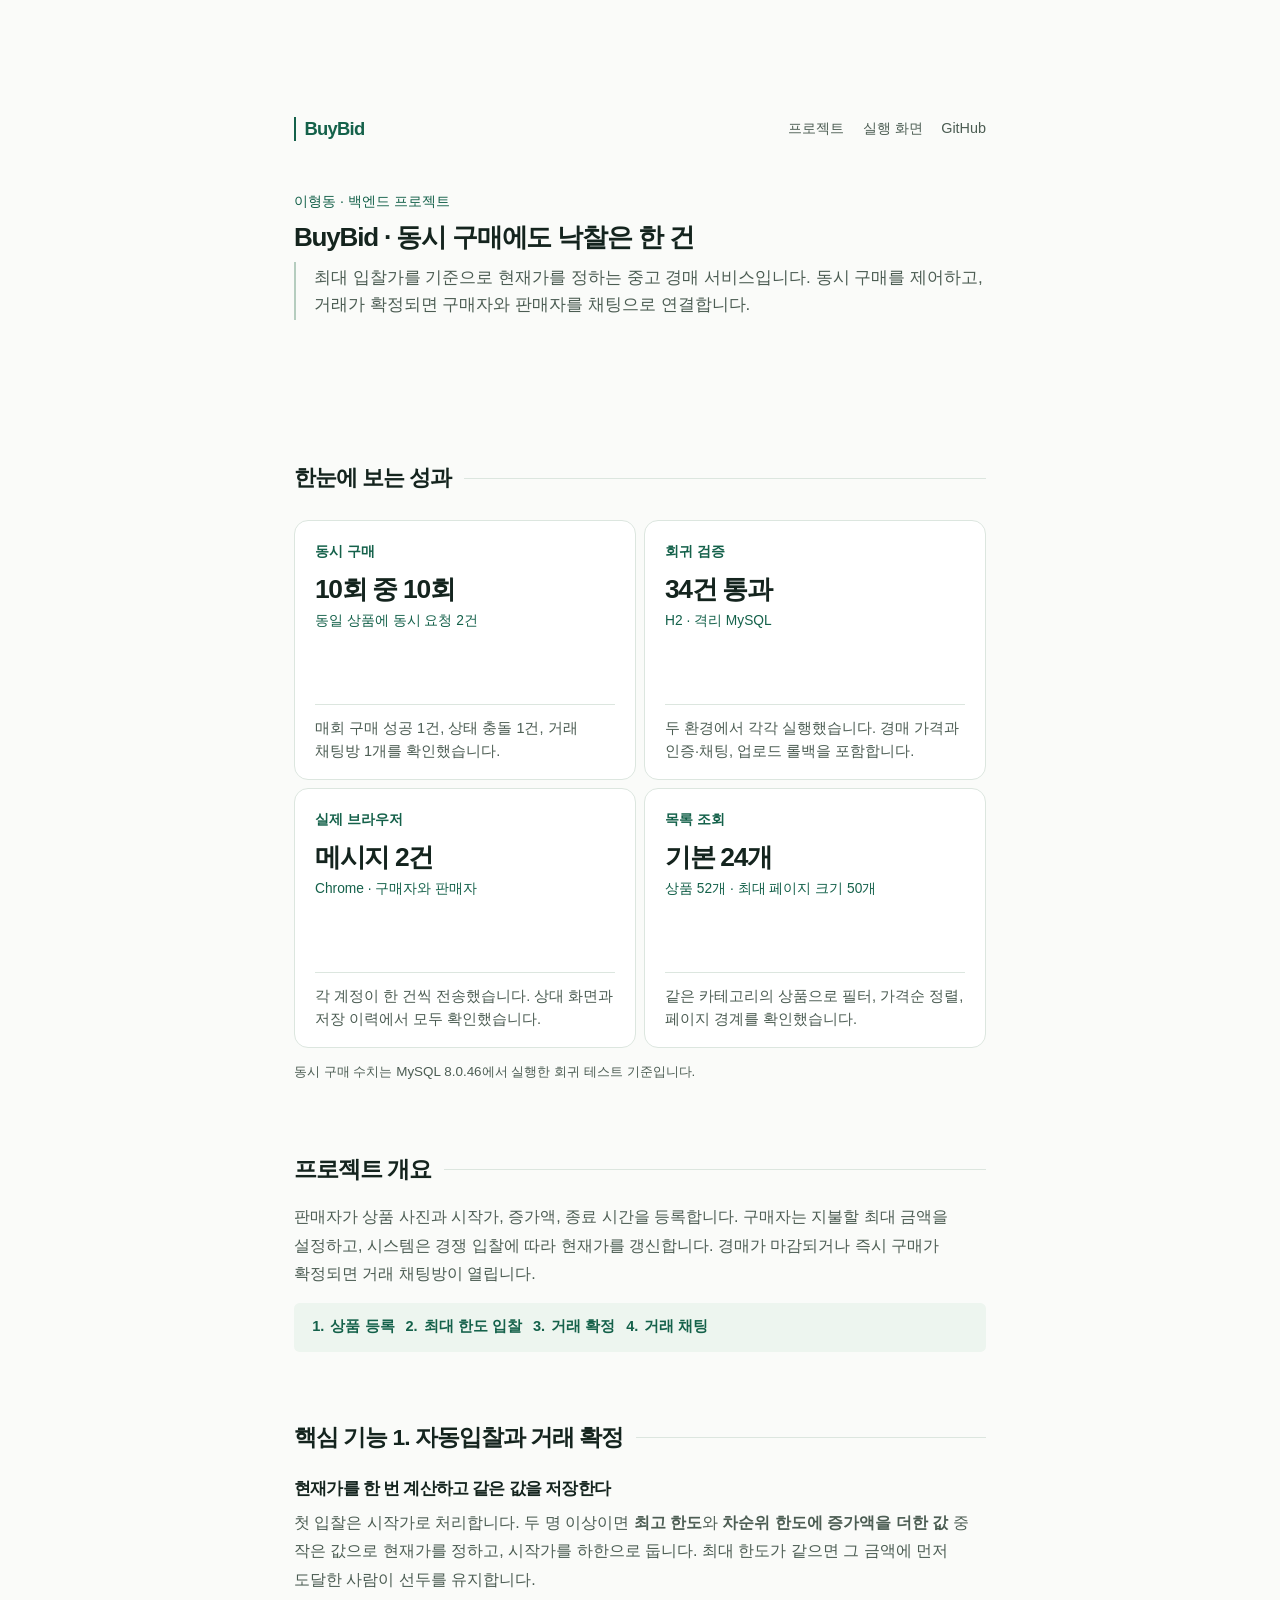
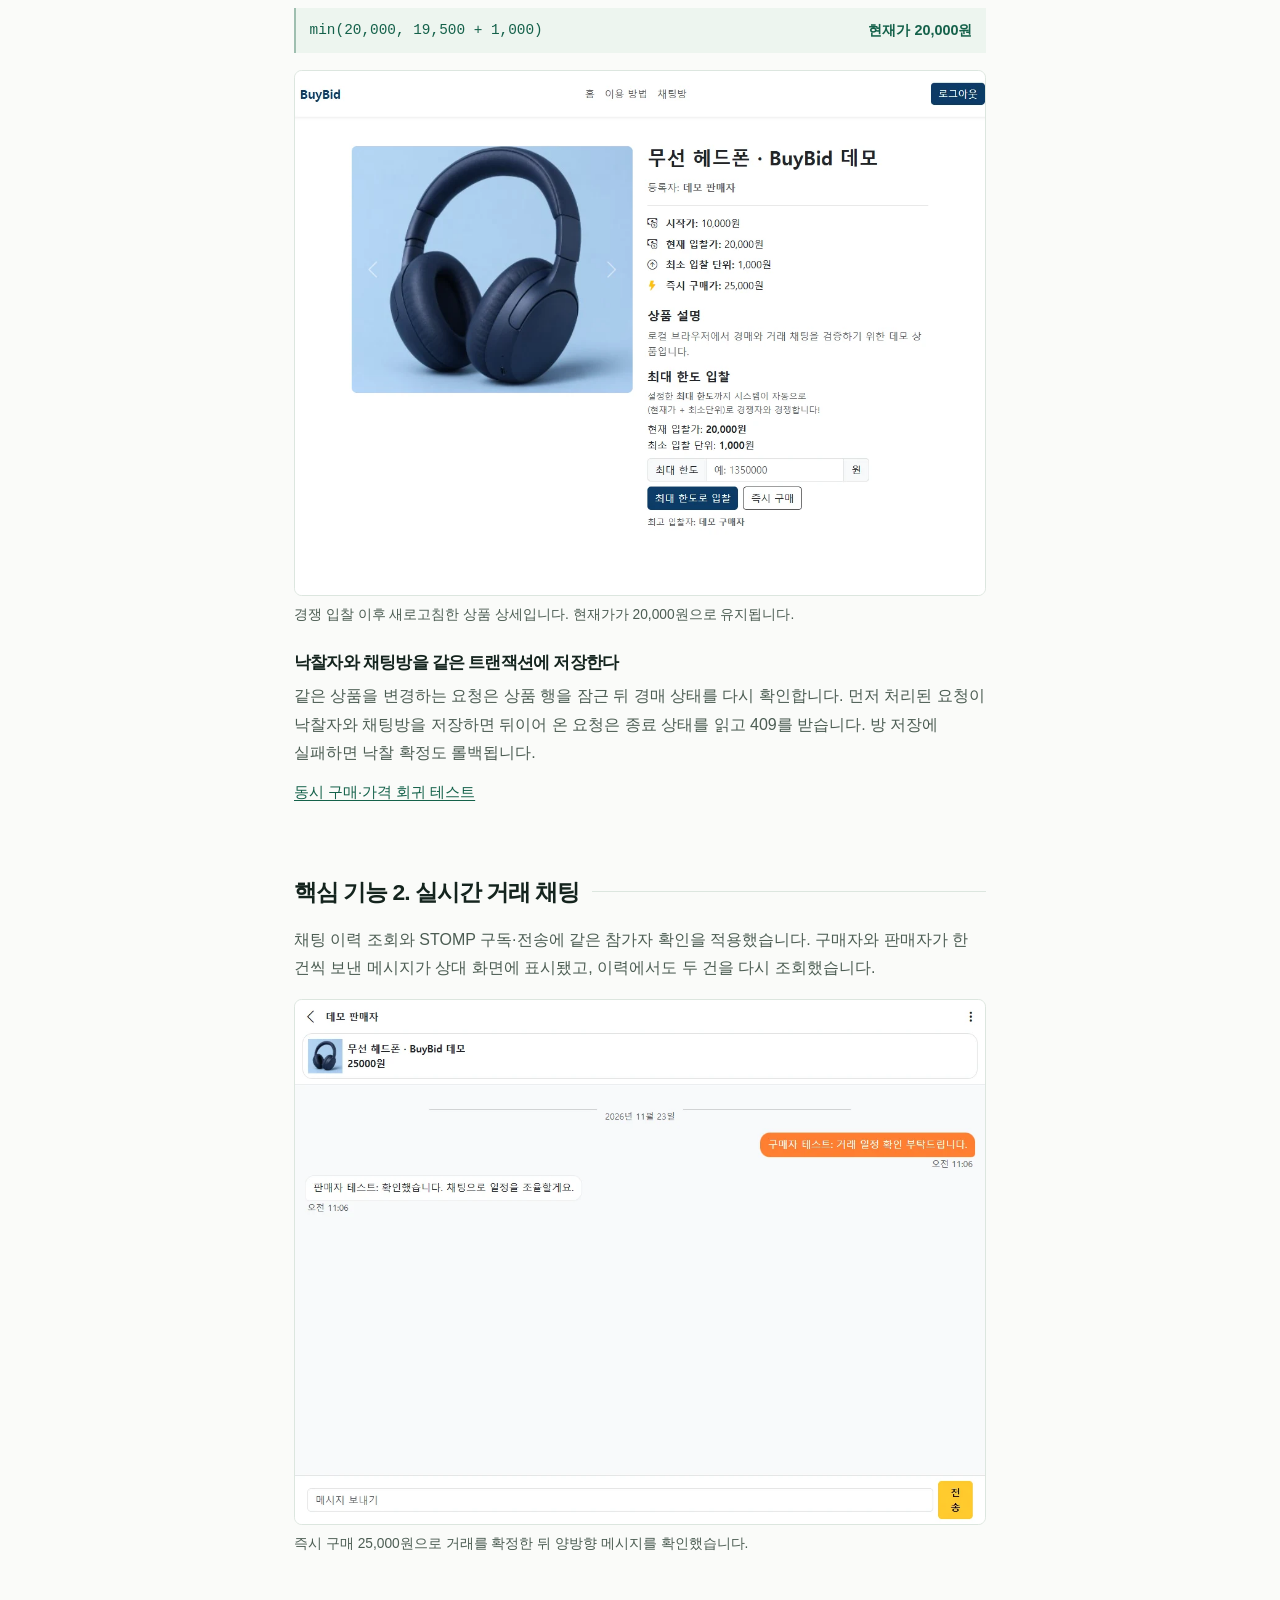
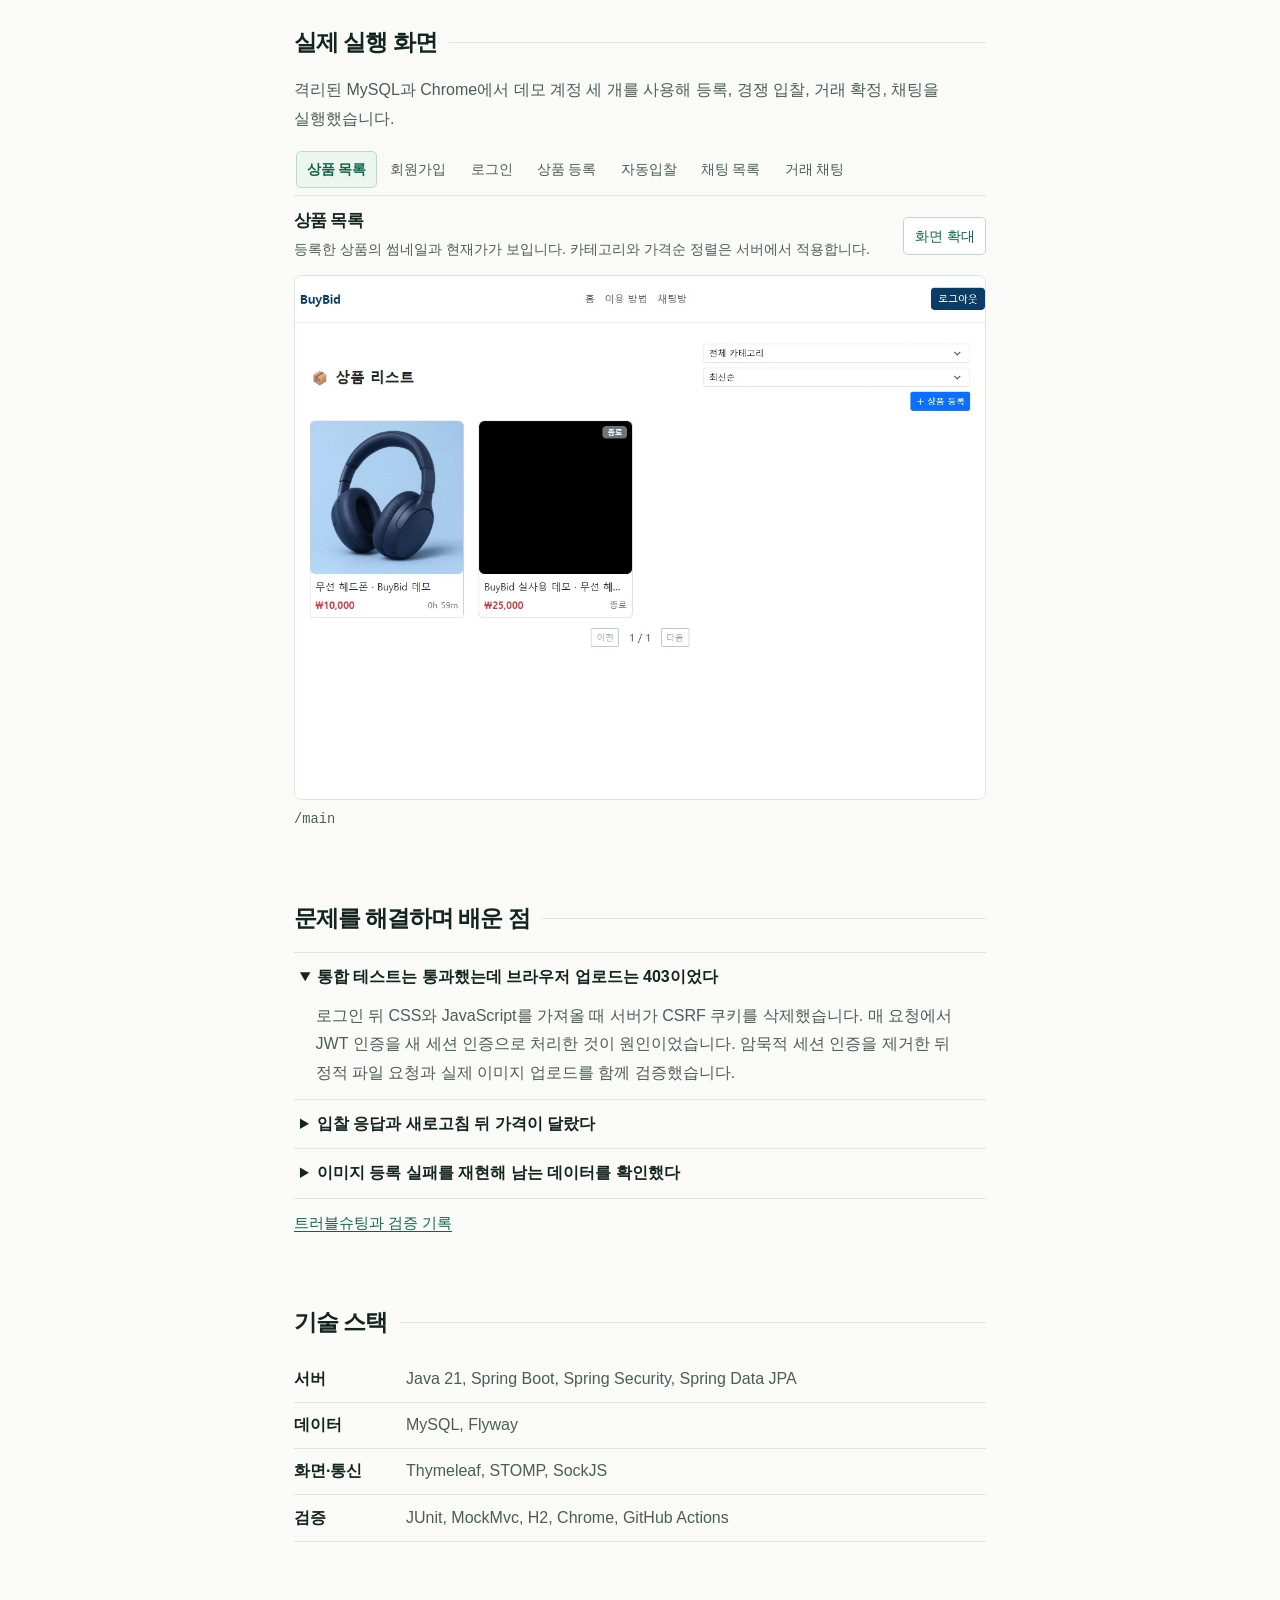
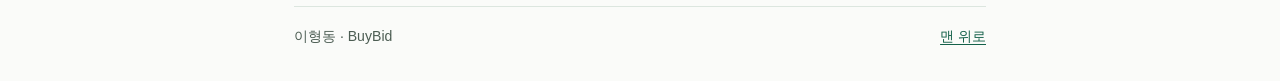
==== commit 7ea0ca85: "Tune portfolio column, title, spacing, and result cards" ====
--- a/index.html
+++ b/index.html
@@ -7,7 +7,7 @@
   <meta name="theme-color" content="#fafbf9">
   <title>BuyBid · 중고 경매 백엔드 프로젝트</title>
   <link rel="icon" href="data:,">
-  <link rel="stylesheet" href="./site.css">
+  <link rel="stylesheet" href="./site.css?v=reading-layout">
   <script src="./site.js" defer></script>
 </head>
 <body id="top">
@@ -26,16 +26,16 @@
       <header class="article-header">
         <p class="byline">이형동 · 백엔드 프로젝트</p>
         <h1>BuyBid · 동시 구매에도 낙찰은 한 건</h1>
-        <p class="lead">구매자가 정한 한도 안에서 현재가를 계산하는 중고 경매 서비스입니다. 입찰·즉시 구매가 겹칠 때 낙찰 정보가 어긋나는 문제를 상품 행 잠금과 트랜잭션으로 해결했습니다. 거래가 확정되면 구매자와 판매자가 채팅으로 일정을 조율합니다.</p>
+        <p class="lead">최대 입찰가를 기준으로 현재가를 정하는 중고 경매 서비스입니다. 동시 구매를 제어하고, 거래가 확정되면 구매자와 판매자를 채팅으로 연결합니다.</p>
       </header>
 
       <section class="section summary" id="results" aria-labelledby="results-title">
         <h2 id="results-title">한눈에 보는 성과</h2>
         <dl class="results">
-          <div><dt>동시 구매</dt><dd><strong>10회 중 10회</strong><p>같은 상품에 두 요청을 동시에 보내 매번 구매 성공 1건, 상태 충돌 1건, 거래 채팅방 1개를 확인했습니다.</p></dd></div>
-          <div><dt>회귀 검증</dt><dd><strong>34건 통과</strong><p>H2와 격리 MySQL에서 각각 실행했습니다. 경매 가격과 인증·채팅, 업로드 롤백을 포함합니다.</p></dd></div>
-          <div><dt>실제 브라우저</dt><dd><strong>메시지 2건</strong><p>구매자와 판매자가 Chrome에서 한 건씩 전송했습니다. 상대 화면과 저장 이력에서 모두 확인했습니다.</p></dd></div>
-          <div><dt>목록 조회</dt><dd><strong>기본 24개</strong><p>상품 52개로 필터와 가격순 정렬을 검증했습니다. 요청한 페이지 크기는 최대 50개로 제한합니다.</p></dd></div>
+          <div><dt>동시 구매</dt><dd><strong>10회 중 10회</strong><p class="metric-context">동일 상품에 동시 요청 2건</p><p class="metric-evidence">매회 구매 성공 1건, 상태 충돌 1건, 거래 채팅방 1개를 확인했습니다.</p></dd></div>
+          <div><dt>회귀 검증</dt><dd><strong>34건 통과</strong><p class="metric-context">H2 · 격리 MySQL</p><p class="metric-evidence">두 환경에서 각각 실행했습니다. 경매 가격과 인증·채팅, 업로드 롤백을 포함합니다.</p></dd></div>
+          <div><dt>실제 브라우저</dt><dd><strong>메시지 2건</strong><p class="metric-context">Chrome · 구매자와 판매자</p><p class="metric-evidence">각 계정이 한 건씩 전송했습니다. 상대 화면과 저장 이력에서 모두 확인했습니다.</p></dd></div>
+          <div><dt>목록 조회</dt><dd><strong>기본 24개</strong><p class="metric-context">상품 52개 · 최대 페이지 크기 50개</p><p class="metric-evidence">같은 카테고리의 상품으로 필터, 가격순 정렬, 페이지 경계를 확인했습니다.</p></dd></div>
         </dl>
         <p class="note">동시 구매 수치는 MySQL 8.0.46에서 실행한 회귀 테스트 기준입니다.</p>
       </section>
--- a/site.css
+++ b/site.css
@@ -23,7 +23,7 @@
 img { display: block; max-width: 100%; height: auto; }
 :focus-visible { outline: 2px solid var(--accent); outline-offset: 4px; }
 [id] { scroll-margin-top: 1.4rem; }
-.column { width: min(45.5rem, calc(100% - 3rem)); margin-inline: auto; }
+.column { width: min(43.25rem, calc(100% - 3rem)); margin-inline: auto; }
 .skip { position: fixed; top: .25rem; left: .25rem; z-index: 4; padding: .5rem .7rem; transform: translateY(-150%); background: var(--card); }
 .skip:focus { transform: none; }
 
@@ -32,7 +32,7 @@
   align-items: center;
   justify-content: space-between;
   gap: 1rem;
-  padding-top: clamp(2.15rem, 8.1vw, 6.5rem);
+  padding-top: clamp(2.15rem, 9.1vw, 7.85rem);
 }
 .masthead nav { display: flex; gap: 1.15rem; }
 .masthead a { color: var(--muted); text-decoration: none; }
@@ -43,12 +43,19 @@
 
 h1, h2, h3 { font-weight: 800; line-height: 1.43; letter-spacing: -.045em; word-break: keep-all; }
 p { word-break: keep-all; overflow-wrap: anywhere; }
-.article-header { margin-top: clamp(3.3rem, 7.4vw, 6.1rem); }
+.article-header { margin-top: clamp(2.6rem, 3.67vw, 3.3rem); }
 .byline { margin-bottom: .43rem; color: var(--accent); font-size: .88rem; }
-h1 { font-size: clamp(1.62rem, 2.5vw, 2.03rem); }
-.lead { margin-top: .9rem; padding-left: .88rem; border-left: 2px solid #b5cdbf; color: var(--muted); }
+h1 { font-size: 1.625rem; line-height: 1.25; }
+.lead {
+  margin-top: .5rem;
+  padding: .125rem 0 .125rem 1.125rem;
+  border-left: 2px solid #b5cdbf;
+  color: var(--muted);
+  font-size: 1.0625rem;
+  line-height: 1.6;
+}
 .section { margin-top: 4.35rem; }
-.summary { margin-top: clamp(4.3rem, 9vw, 7.25rem); }
+.summary { margin-top: 9rem; }
 .section > h2 {
   display: flex;
   align-items: center;
@@ -56,23 +63,28 @@
   margin-bottom: 1.08rem;
   font-size: clamp(1.18rem, 2.2vw, 1.43rem);
 }
+.summary > h2 { margin-bottom: 1.75rem; font-size: 1.375rem; line-height: 1.3; }
 .section > h2::after { content: ""; flex: 1; min-width: 1rem; height: 1px; background: var(--line); }
 .section > p, .feature > p { color: var(--muted); }
 .section h3 { font-size: 1.07rem; }
 .feature > h3 { margin: 1.45rem 0 .45rem; }
 
-.results { display: grid; grid-template-columns: repeat(2, minmax(0, 1fr)); gap: .66rem; }
+.results { display: grid; grid-template-columns: repeat(2, minmax(0, 1fr)); gap: .5rem; }
 .results > div {
-  min-height: 9.6rem;
-  padding: .94rem 1rem 1rem;
+  display: flex;
+  flex-direction: column;
+  min-height: 16.25rem;
+  padding: 1.125rem 1.25rem 1rem;
   border: 1px solid var(--line);
-  border-top: 2px solid #a9cabc;
-  border-radius: .38rem;
+  border-radius: .875rem;
   background: var(--card);
 }
 .results dt { color: var(--accent); font-size: .88rem; font-weight: 770; }
-.results strong { display: block; margin: .21rem 0; font-size: 1.53rem; line-height: 1.43; letter-spacing: -.05em; }
+.results dd { display: flex; flex: 1; flex-direction: column; }
+.results strong { display: block; margin: .44rem 0 .25rem; font-size: 1.65rem; line-height: 1.3; letter-spacing: -.05em; }
 .results p { color: var(--muted); font-size: .91rem; line-height: 1.6; }
+.results .metric-context { margin-bottom: 1.15rem; color: var(--accent); font-size: .86rem; }
+.metric-evidence { margin-top: auto; padding-top: .72rem; border-top: 1px solid var(--line); }
 .note { margin-top: .7rem; font-size: .84rem; }
 
 .steps { display: flex; flex-wrap: wrap; column-gap: 1.7rem; row-gap: .38rem; margin: .92rem 0 0; padding: .7rem .9rem .7rem 2.15rem; list-style: decimal; background: var(--tint); color: var(--accent); border-radius: .35rem; font-size: .91rem; font-weight: 700; }
@@ -112,18 +124,17 @@
 .footer { display: flex; justify-content: space-between; margin-top: 4rem; padding-block: 1.05rem 2rem; border-top: 1px solid var(--line); color: var(--muted); font-size: .88rem; }
 
 @media (max-width: 565px) {
-  .column { width: calc(100% - 2rem); }
   .masthead { gap: .55rem; }
   .masthead nav { gap: .67rem; }
   .masthead nav a { font-size: .79rem; }
-  .article-header { margin-top: 3.05rem; }
-  .summary { margin-top: 3.3rem; }
+  .article-header { margin-top: 4.05rem; }
+  h1 { line-height: 1.4; }
+  .summary { margin-top: 6.5rem; }
   .section:not(.summary) { margin-top: 3.2rem; }
   .section > h2 { gap: .45rem; }
-  .results { gap: .43rem; }
-  .results > div { padding: .64rem .65rem; }
-  .results strong { font-size: 1.18rem; }
-  .results p { font-size: .83rem; }
+  .summary > h2 { font-size: 1.25rem; }
+  .results { grid-template-columns: 1fr; }
+  .results > div { min-height: 14rem; }
   .screen-tabs { margin-inline: -.1rem; }
   .screen-tabs button { padding-inline: .42rem; }
   .gallery-caption { align-items: flex-start; }
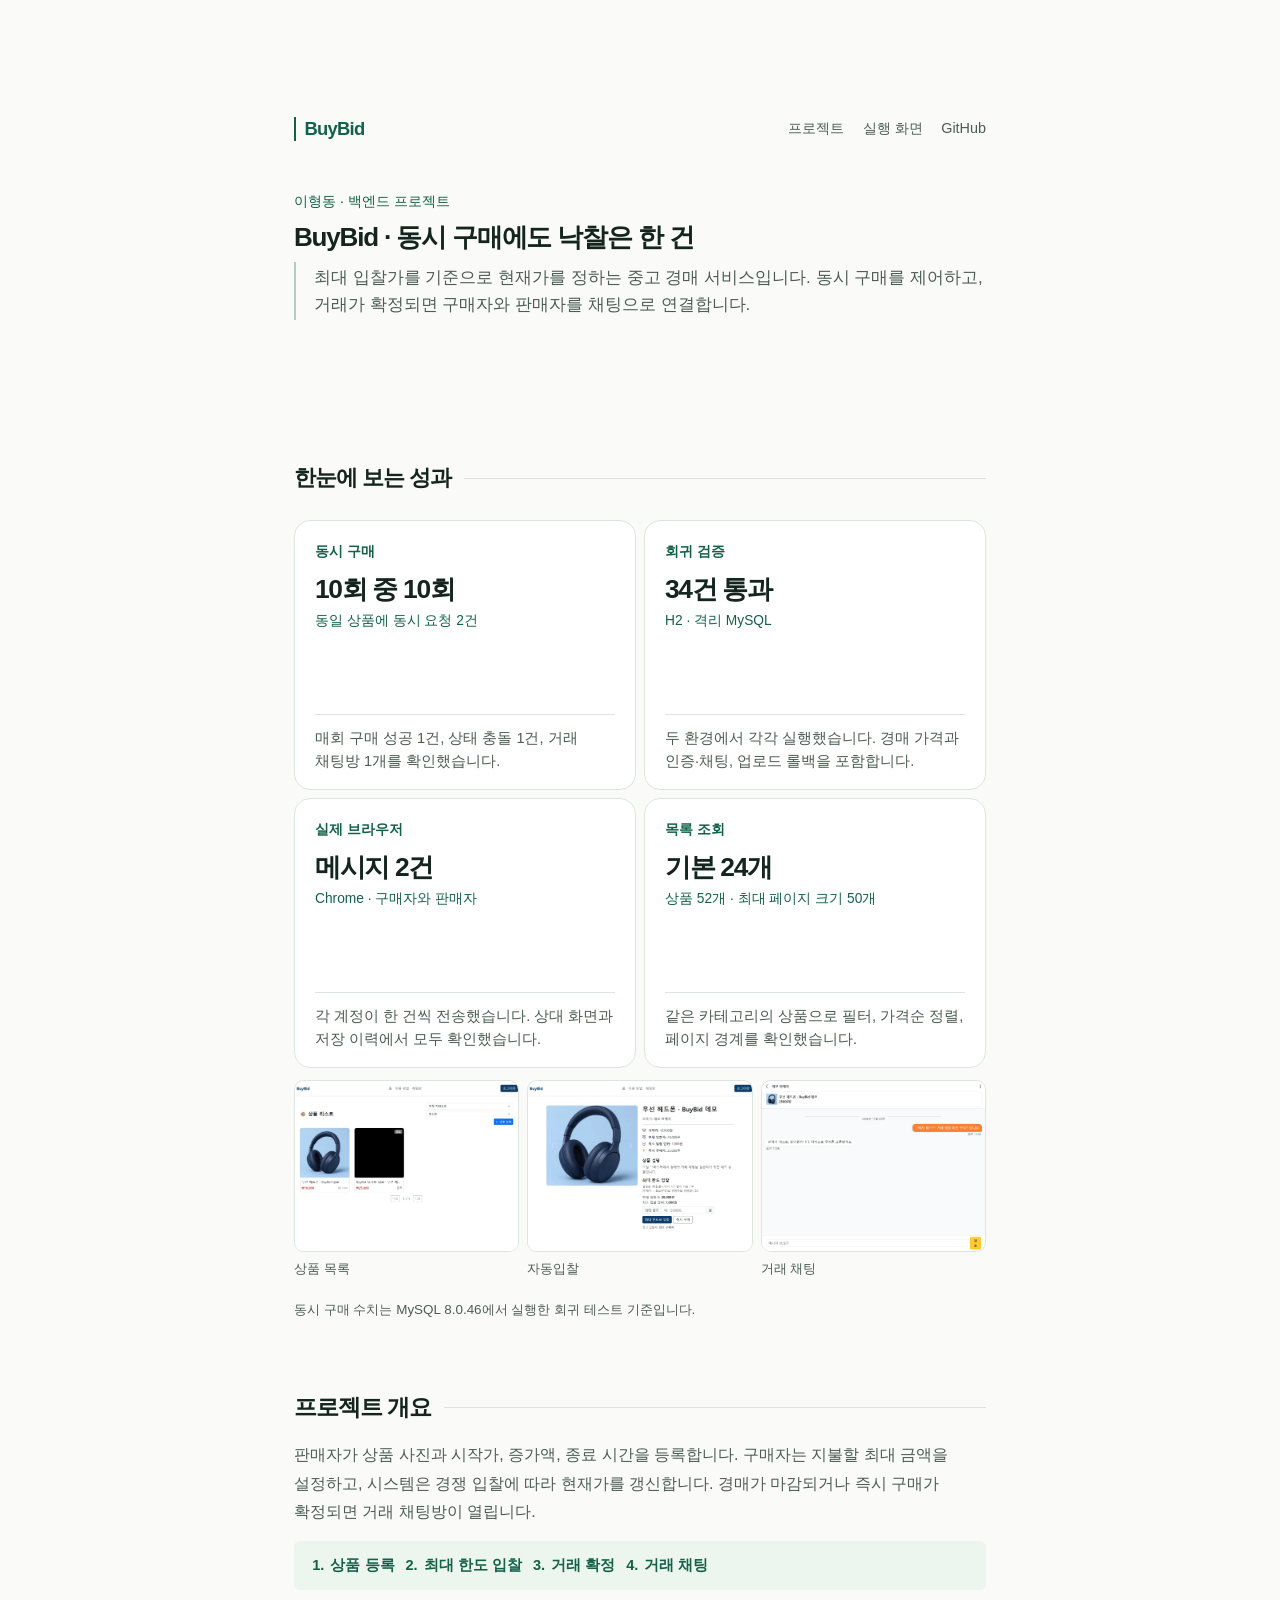
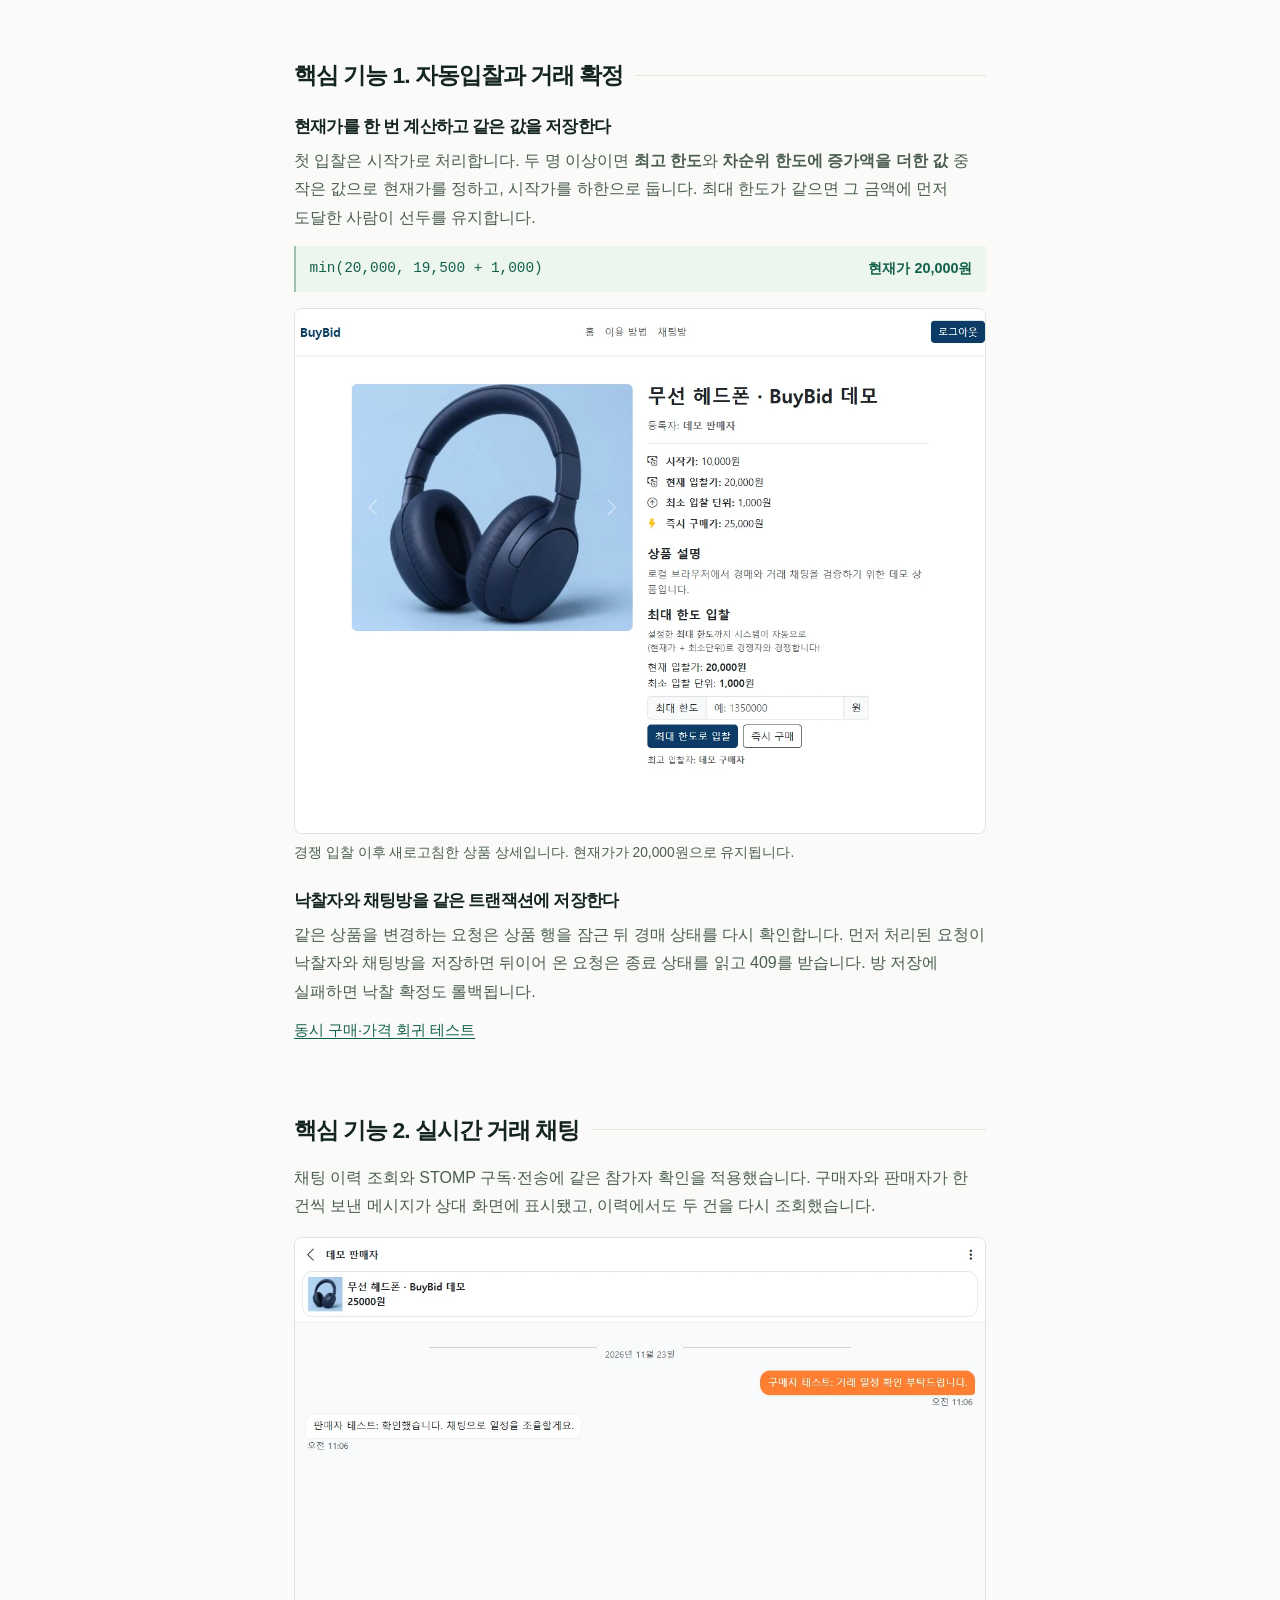
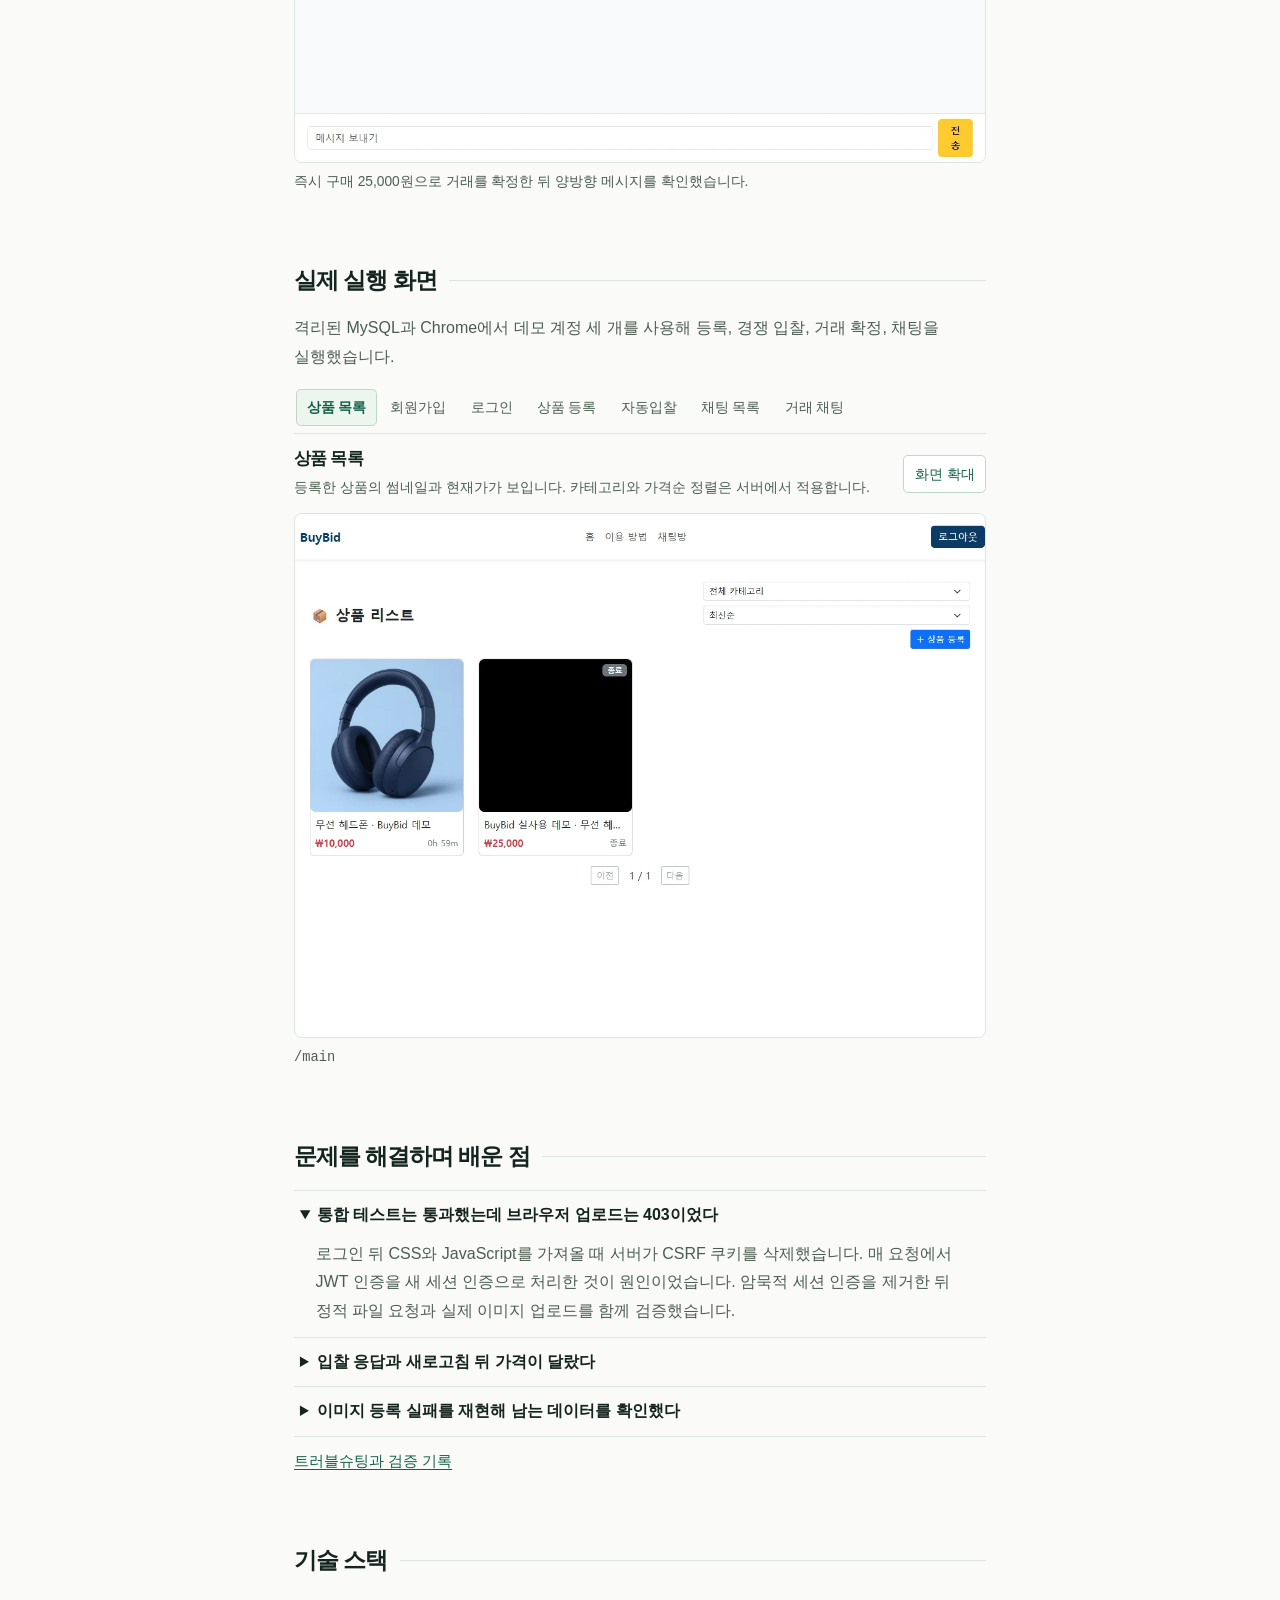
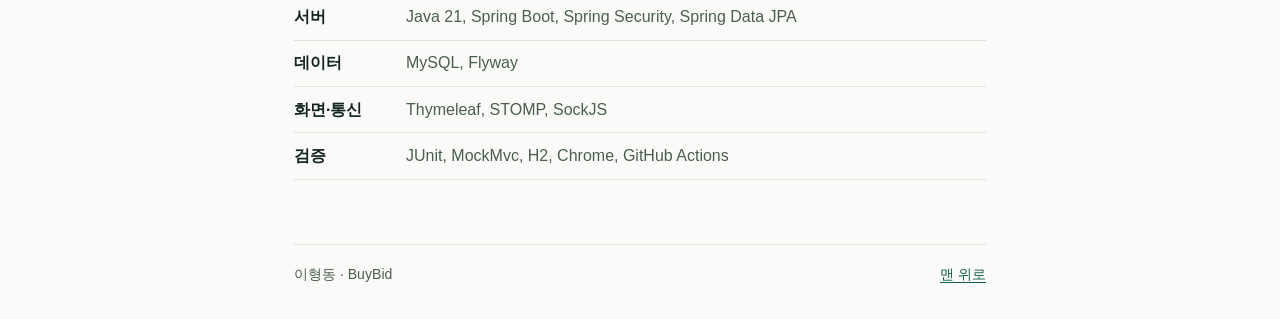
==== commit d9cec3e5: "Match result card sizing and add app screen strip" ====
--- a/index.html
+++ b/index.html
@@ -7,7 +7,7 @@
   <meta name="theme-color" content="#fafbf9">
   <title>BuyBid · 중고 경매 백엔드 프로젝트</title>
   <link rel="icon" href="data:,">
-  <link rel="stylesheet" href="./site.css?v=reading-layout">
+  <link rel="stylesheet" href="./site.css?v=result-screens">
   <script src="./site.js" defer></script>
 </head>
 <body id="top">
@@ -37,6 +37,20 @@
           <div><dt>실제 브라우저</dt><dd><strong>메시지 2건</strong><p class="metric-context">Chrome · 구매자와 판매자</p><p class="metric-evidence">각 계정이 한 건씩 전송했습니다. 상대 화면과 저장 이력에서 모두 확인했습니다.</p></dd></div>
           <div><dt>목록 조회</dt><dd><strong>기본 24개</strong><p class="metric-context">상품 52개 · 최대 페이지 크기 50개</p><p class="metric-evidence">같은 카테고리의 상품으로 필터, 가격순 정렬, 페이지 경계를 확인했습니다.</p></dd></div>
         </dl>
+        <div class="summary-screens" role="group" aria-label="BuyBid 실제 실행 화면">
+          <figure>
+            <a href="./assets/products.webp"><img src="./assets/products.webp" width="1120" height="850" alt="BuyBid 상품 목록에서 등록한 헤드폰의 썸네일과 현재가가 보이는 화면" loading="lazy"></a>
+            <figcaption>상품 목록</figcaption>
+          </figure>
+          <figure>
+            <a href="./assets/auction.webp"><img src="./assets/auction.webp" width="1120" height="850" alt="경쟁 입찰 후 현재가가 20,000원으로 표시된 상품 상세 화면" loading="lazy"></a>
+            <figcaption>자동입찰</figcaption>
+          </figure>
+          <figure>
+            <a href="./assets/chat.webp"><img src="./assets/chat.webp" width="1120" height="850" alt="즉시 구매가 확정된 상품에서 거래 당사자가 메시지를 주고받은 채팅 화면" loading="lazy"></a>
+            <figcaption>거래 채팅</figcaption>
+          </figure>
+        </div>
         <p class="note">동시 구매 수치는 MySQL 8.0.46에서 실행한 회귀 테스트 기준입니다.</p>
       </section>
 
--- a/site.css
+++ b/site.css
@@ -73,10 +73,10 @@
 .results > div {
   display: flex;
   flex-direction: column;
-  min-height: 16.25rem;
+  min-height: 16.875rem;
   padding: 1.125rem 1.25rem 1rem;
   border: 1px solid var(--line);
-  border-radius: .875rem;
+  border-radius: 1rem;
   background: var(--card);
 }
 .results dt { color: var(--accent); font-size: .88rem; font-weight: 770; }
@@ -85,6 +85,18 @@
 .results p { color: var(--muted); font-size: .91rem; line-height: 1.6; }
 .results .metric-context { margin-bottom: 1.15rem; color: var(--accent); font-size: .86rem; }
 .metric-evidence { margin-top: auto; padding-top: .72rem; border-top: 1px solid var(--line); }
+.summary-screens {
+  display: grid;
+  grid-template-columns: repeat(3, minmax(10rem, 1fr));
+  gap: .5rem;
+  margin-top: .75rem;
+  overflow-x: auto;
+}
+.summary-screens figure { min-width: 0; }
+.summary-screens a { display: block; border-radius: .6rem; }
+.summary-screens a:focus-visible { outline-offset: -3px; }
+.summary-screens img { width: 100%; border: 1px solid var(--line); border-radius: inherit; background: var(--card); }
+.summary-screens figcaption { margin: .32rem 0 .35rem; color: var(--muted); font-size: .84rem; }
 .note { margin-top: .7rem; font-size: .84rem; }
 
 .steps { display: flex; flex-wrap: wrap; column-gap: 1.7rem; row-gap: .38rem; margin: .92rem 0 0; padding: .7rem .9rem .7rem 2.15rem; list-style: decimal; background: var(--tint); color: var(--accent); border-radius: .35rem; font-size: .91rem; font-weight: 700; }
@@ -134,7 +146,6 @@
   .section > h2 { gap: .45rem; }
   .summary > h2 { font-size: 1.25rem; }
   .results { grid-template-columns: 1fr; }
-  .results > div { min-height: 14rem; }
   .screen-tabs { margin-inline: -.1rem; }
   .screen-tabs button { padding-inline: .42rem; }
   .gallery-caption { align-items: flex-start; }
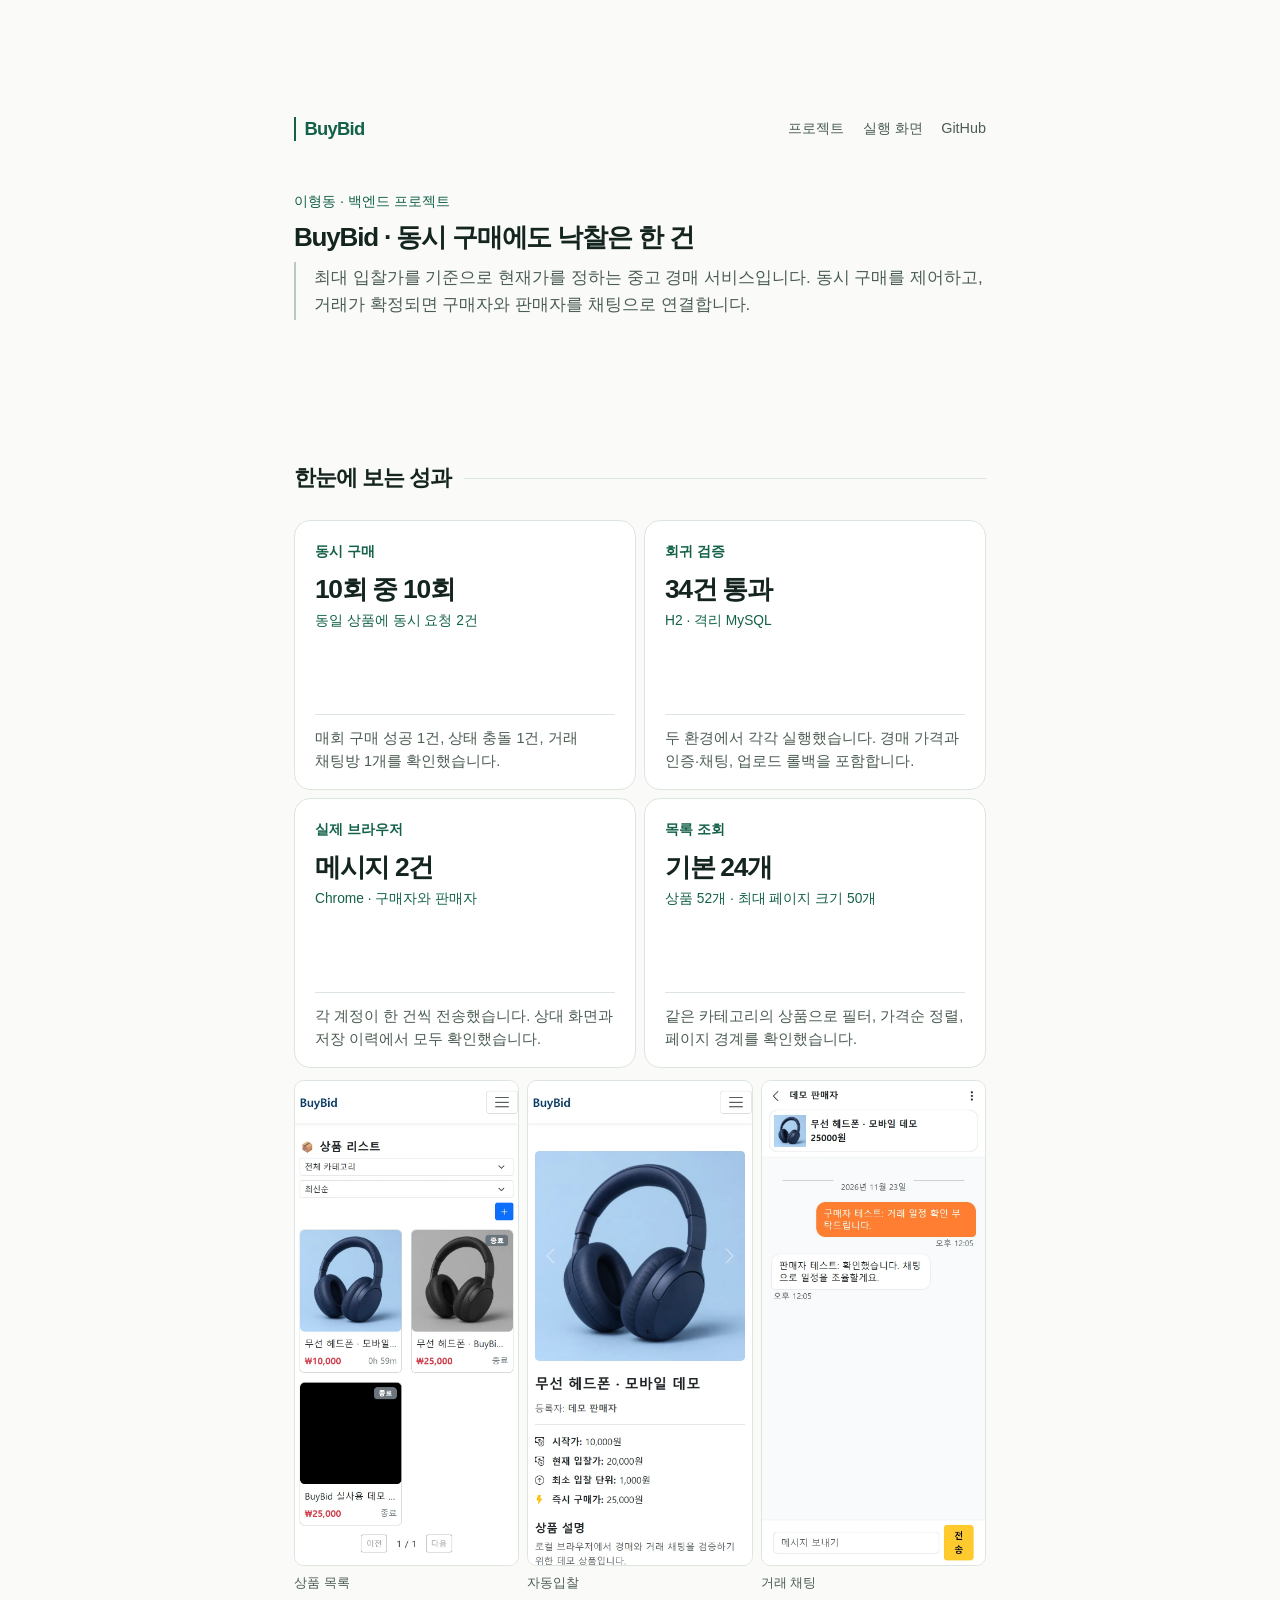
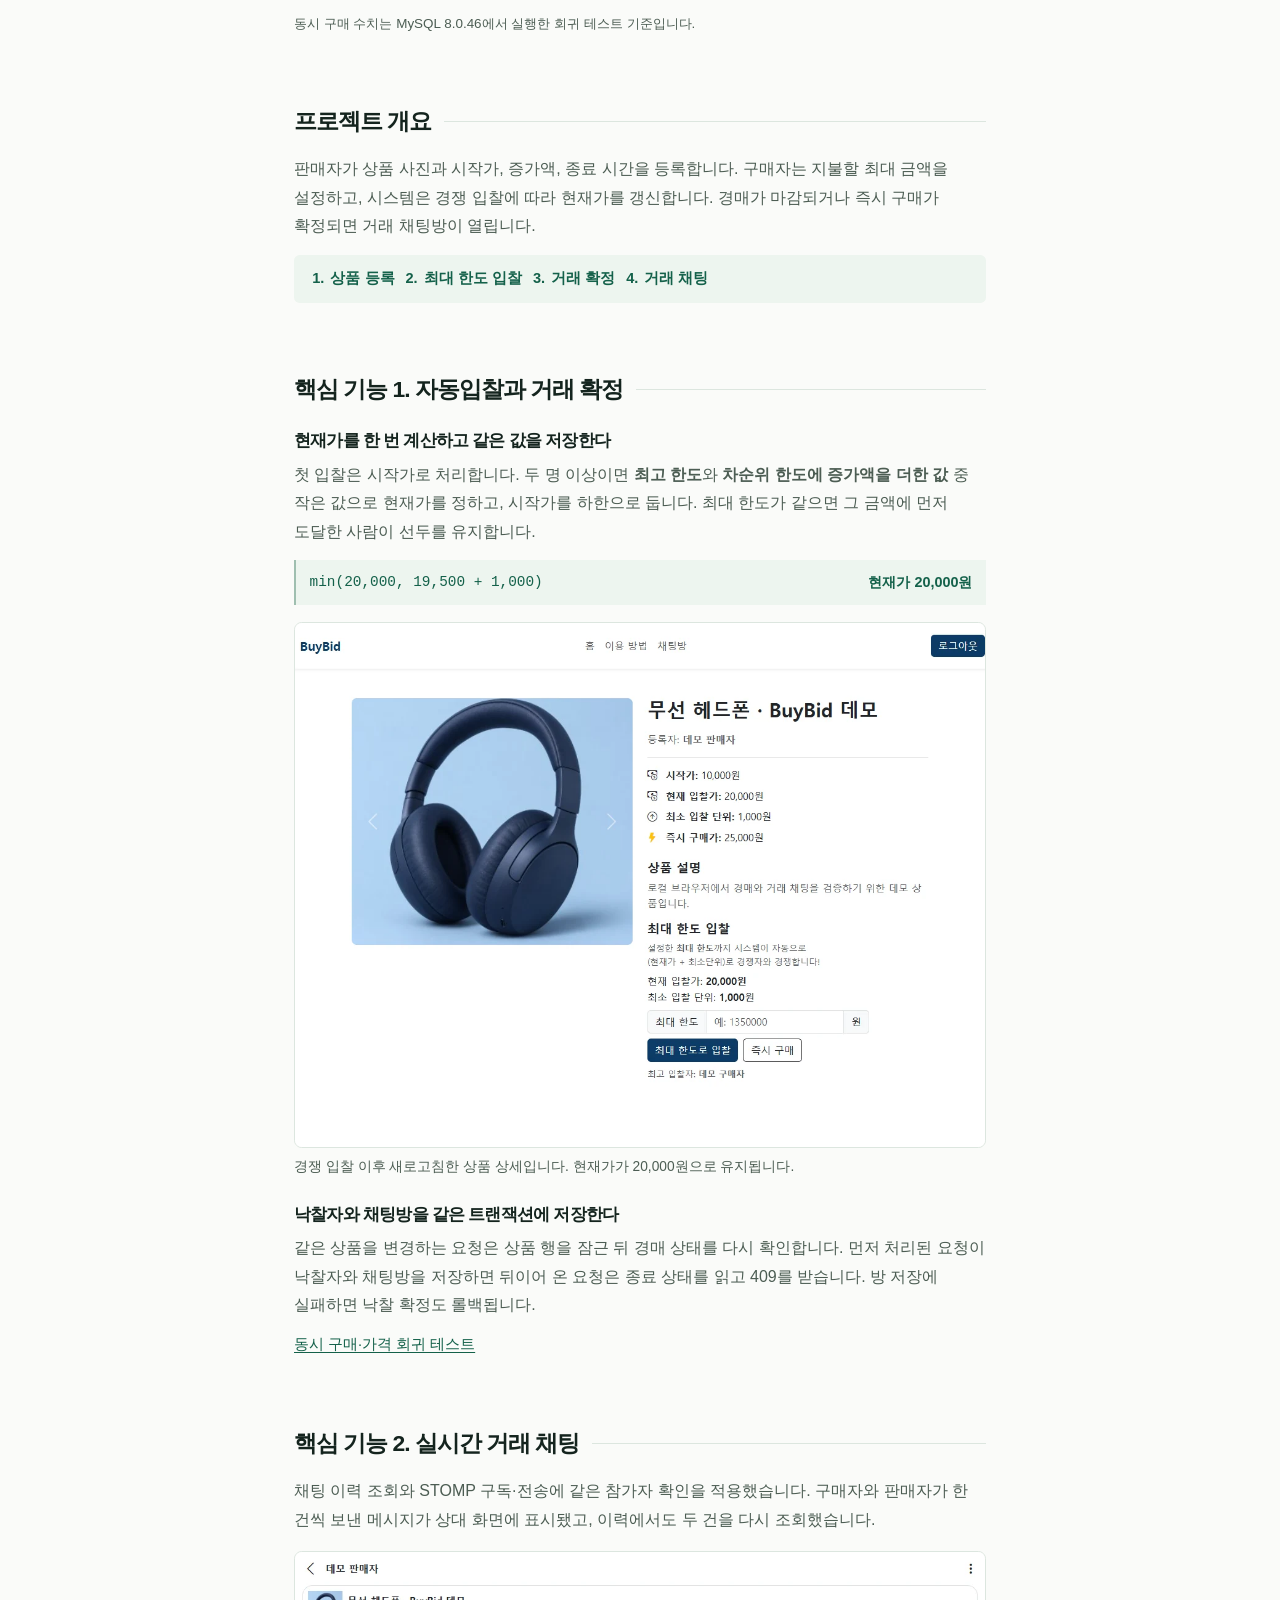
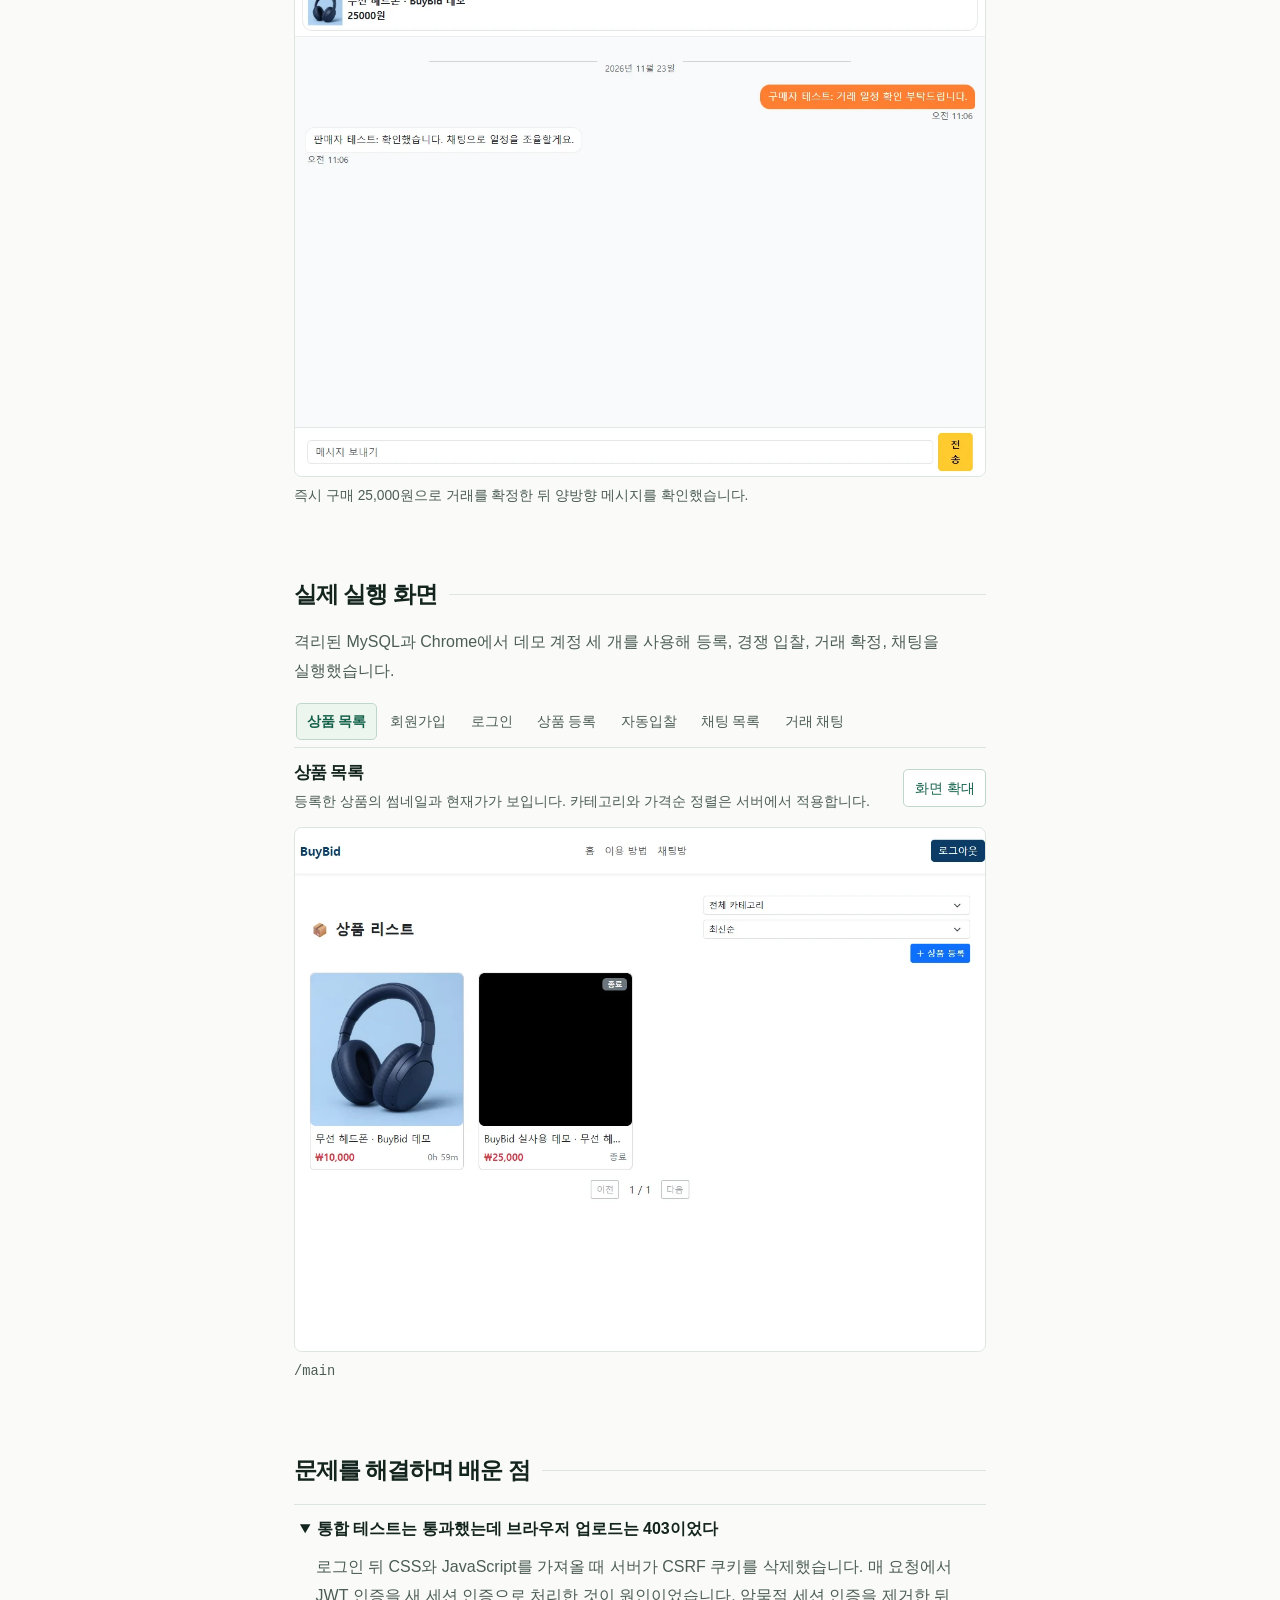
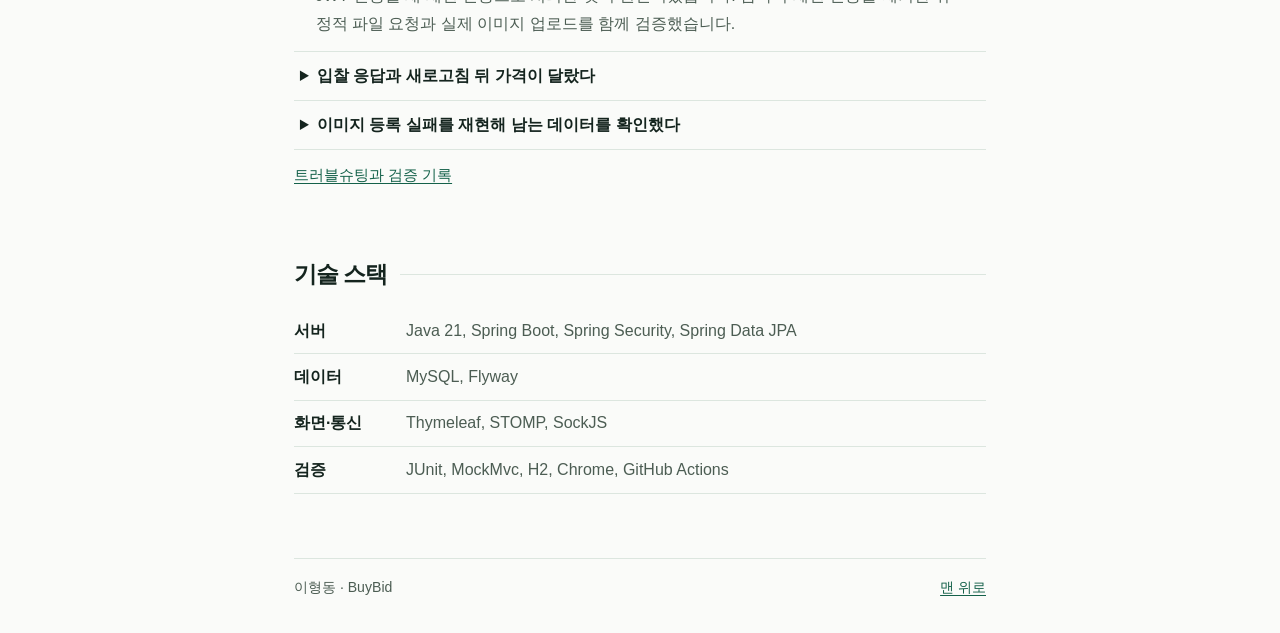
==== commit 1cb2c0d2: "Show portrait app captures beneath results" ====
--- a/index.html
+++ b/index.html
@@ -7,7 +7,7 @@
   <meta name="theme-color" content="#fafbf9">
   <title>BuyBid · 중고 경매 백엔드 프로젝트</title>
   <link rel="icon" href="data:,">
-  <link rel="stylesheet" href="./site.css?v=result-screens">
+  <link rel="stylesheet" href="./site.css?v=portrait-screens">
   <script src="./site.js" defer></script>
 </head>
 <body id="top">
@@ -39,15 +39,15 @@
         </dl>
         <div class="summary-screens" role="group" aria-label="BuyBid 실제 실행 화면">
           <figure>
-            <a href="./assets/products.webp"><img src="./assets/products.webp" width="1120" height="850" alt="BuyBid 상품 목록에서 등록한 헤드폰의 썸네일과 현재가가 보이는 화면" loading="lazy"></a>
+            <a href="./assets/products-mobile.webp"><img src="./assets/products-mobile.webp" width="780" height="1688" alt="BuyBid 모바일 상품 목록에서 등록한 헤드폰의 썸네일과 현재가가 보이는 화면" loading="lazy"></a>
             <figcaption>상품 목록</figcaption>
           </figure>
           <figure>
-            <a href="./assets/auction.webp"><img src="./assets/auction.webp" width="1120" height="850" alt="경쟁 입찰 후 현재가가 20,000원으로 표시된 상품 상세 화면" loading="lazy"></a>
+            <a href="./assets/auction-mobile.webp"><img src="./assets/auction-mobile.webp" width="780" height="1688" alt="경쟁 입찰 후 현재가가 20,000원으로 표시된 모바일 상품 상세 화면" loading="lazy"></a>
             <figcaption>자동입찰</figcaption>
           </figure>
           <figure>
-            <a href="./assets/chat.webp"><img src="./assets/chat.webp" width="1120" height="850" alt="즉시 구매가 확정된 상품에서 거래 당사자가 메시지를 주고받은 채팅 화면" loading="lazy"></a>
+            <a href="./assets/chat-mobile.webp"><img src="./assets/chat-mobile.webp" width="780" height="1688" alt="즉시 구매가 확정된 상품에서 거래 당사자가 메시지를 주고받은 모바일 채팅 화면" loading="lazy"></a>
             <figcaption>거래 채팅</figcaption>
           </figure>
         </div>
--- a/site.css
+++ b/site.css
@@ -87,7 +87,7 @@
 .metric-evidence { margin-top: auto; padding-top: .72rem; border-top: 1px solid var(--line); }
 .summary-screens {
   display: grid;
-  grid-template-columns: repeat(3, minmax(10rem, 1fr));
+  grid-template-columns: repeat(3, minmax(12rem, 1fr));
   gap: .5rem;
   margin-top: .75rem;
   overflow-x: auto;
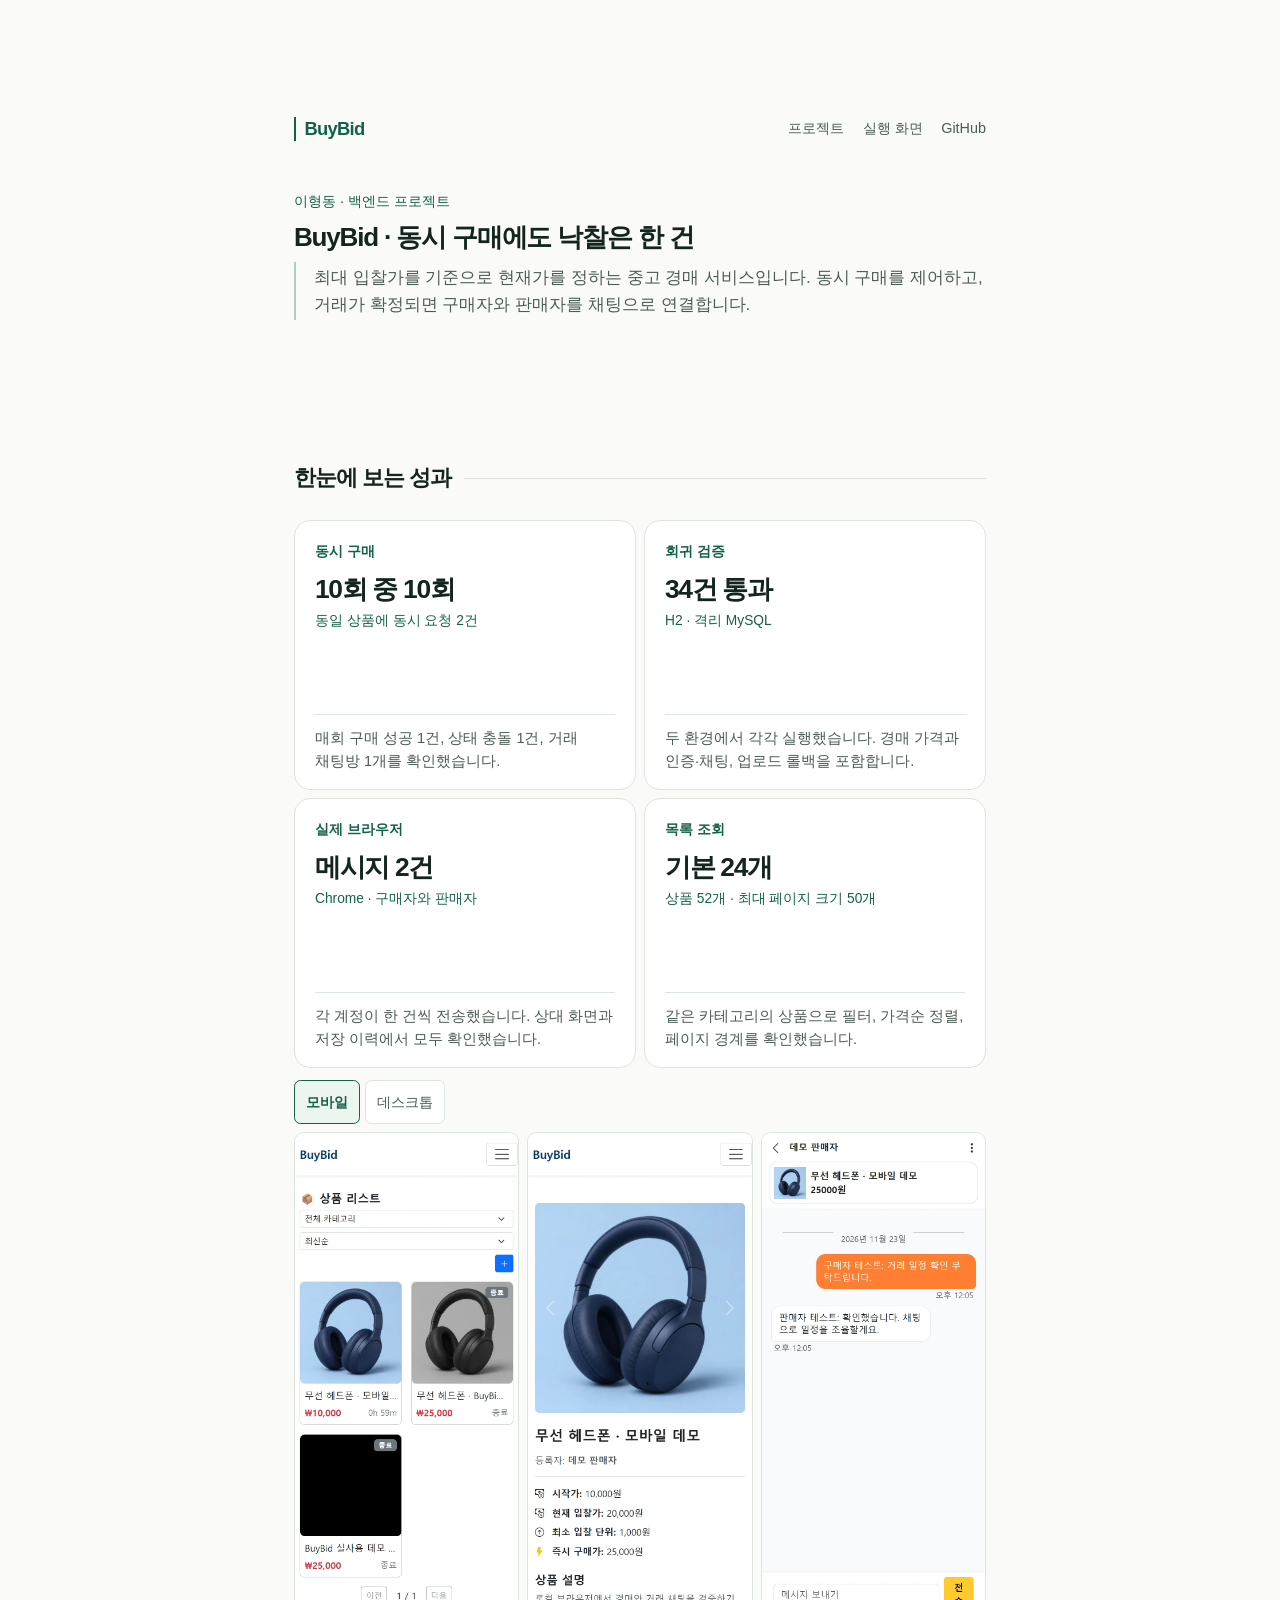
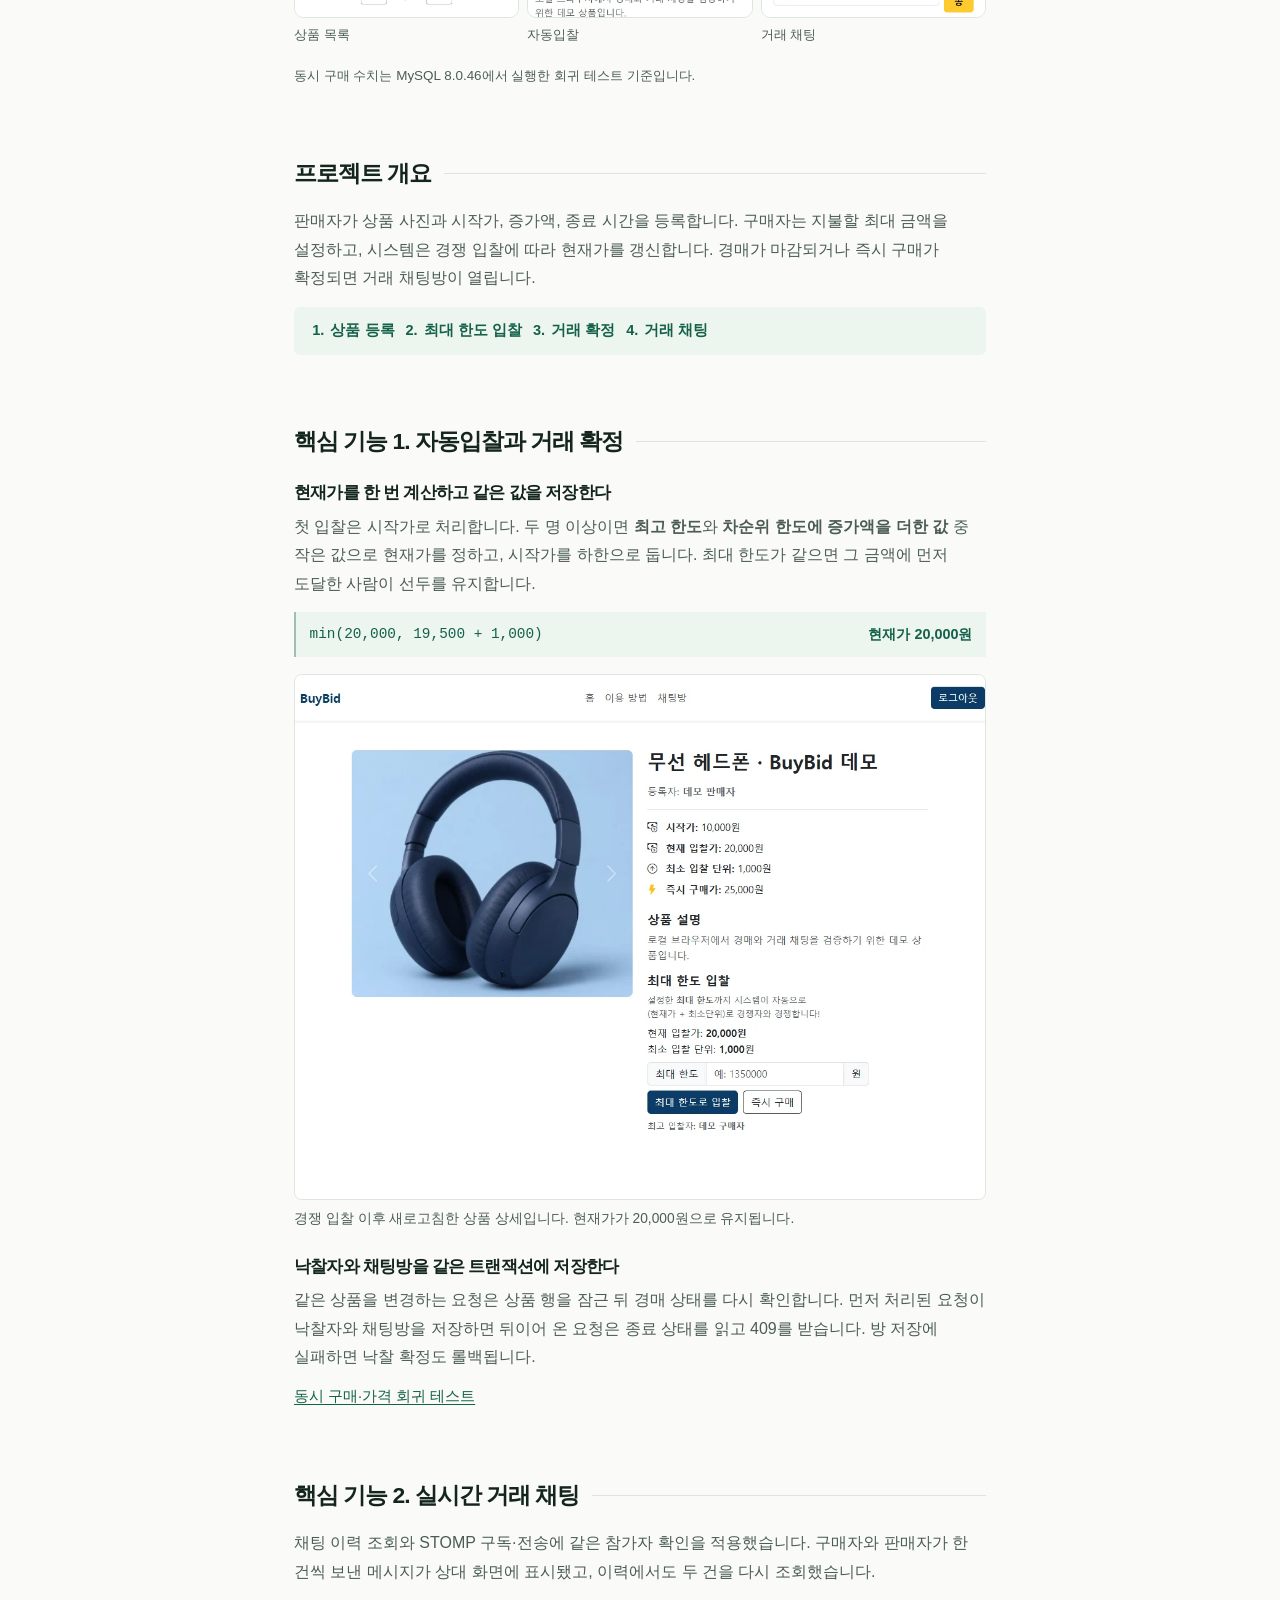
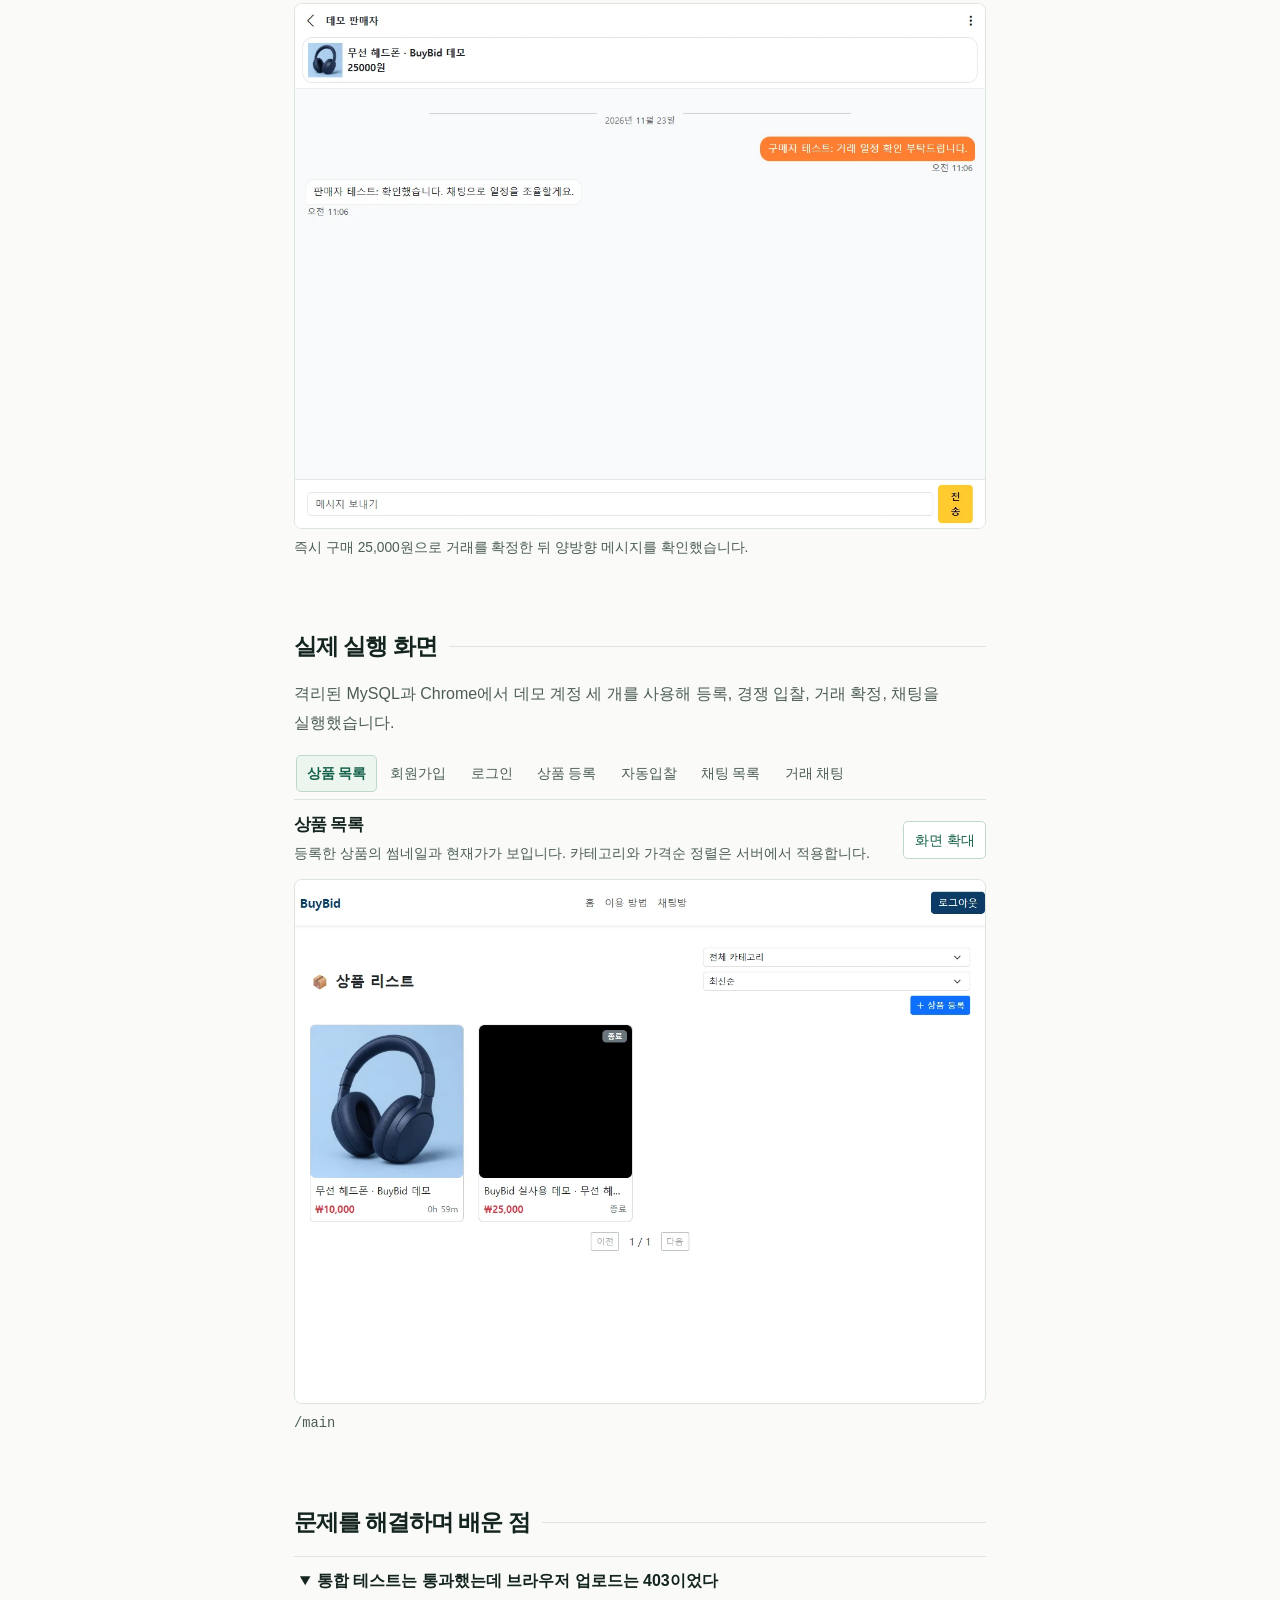
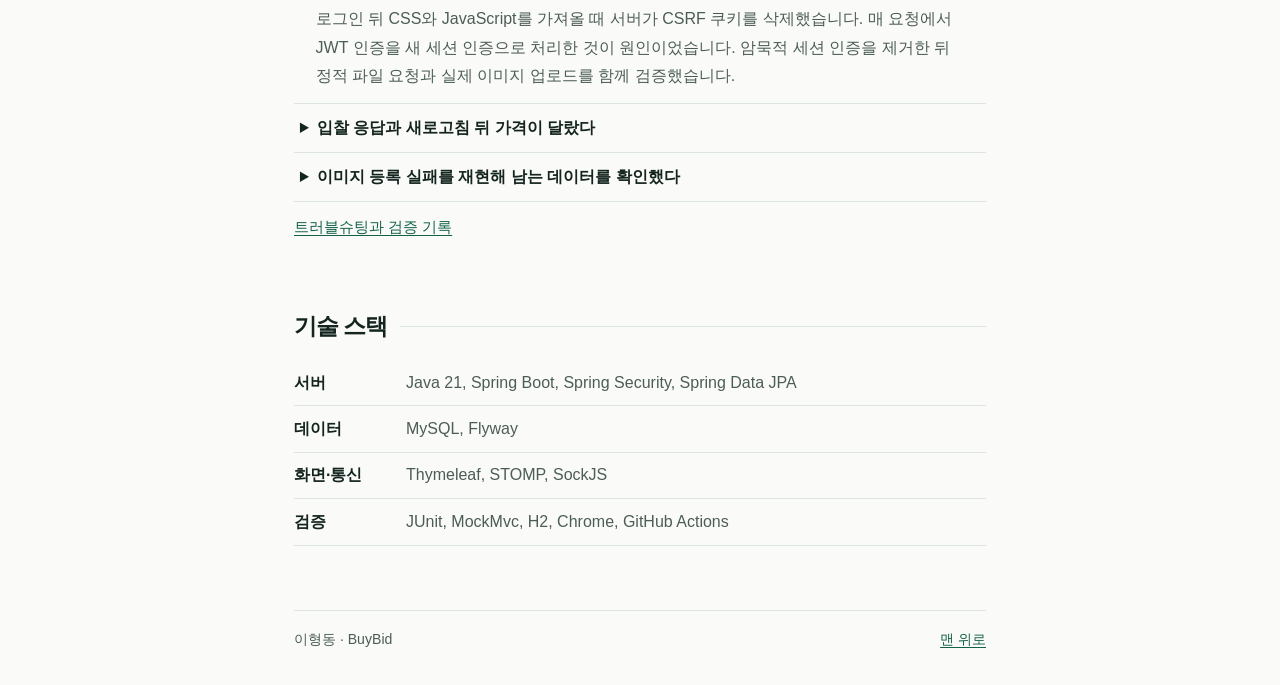
==== commit ef0a5aba: "Add mobile and desktop portfolio screenshot views" ====
--- a/index.html
+++ b/index.html
@@ -7,7 +7,7 @@
   <meta name="theme-color" content="#fafbf9">
   <title>BuyBid · 중고 경매 백엔드 프로젝트</title>
   <link rel="icon" href="data:,">
-  <link rel="stylesheet" href="./site.css?v=portrait-screens">
+  <link rel="stylesheet" href="./site.css?v=device-views">
   <script src="./site.js" defer></script>
 </head>
 <body id="top">
@@ -37,20 +37,41 @@
           <div><dt>실제 브라우저</dt><dd><strong>메시지 2건</strong><p class="metric-context">Chrome · 구매자와 판매자</p><p class="metric-evidence">각 계정이 한 건씩 전송했습니다. 상대 화면과 저장 이력에서 모두 확인했습니다.</p></dd></div>
           <div><dt>목록 조회</dt><dd><strong>기본 24개</strong><p class="metric-context">상품 52개 · 최대 페이지 크기 50개</p><p class="metric-evidence">같은 카테고리의 상품으로 필터, 가격순 정렬, 페이지 경계를 확인했습니다.</p></dd></div>
         </dl>
-        <div class="summary-screens" role="group" aria-label="BuyBid 실제 실행 화면">
-          <figure>
-            <a href="./assets/products-mobile.webp"><img src="./assets/products-mobile.webp" width="780" height="1688" alt="BuyBid 모바일 상품 목록에서 등록한 헤드폰의 썸네일과 현재가가 보이는 화면" loading="lazy"></a>
-            <figcaption>상품 목록</figcaption>
-          </figure>
-          <figure>
-            <a href="./assets/auction-mobile.webp"><img src="./assets/auction-mobile.webp" width="780" height="1688" alt="경쟁 입찰 후 현재가가 20,000원으로 표시된 모바일 상품 상세 화면" loading="lazy"></a>
-            <figcaption>자동입찰</figcaption>
-          </figure>
-          <figure>
-            <a href="./assets/chat-mobile.webp"><img src="./assets/chat-mobile.webp" width="780" height="1688" alt="즉시 구매가 확정된 상품에서 거래 당사자가 메시지를 주고받은 모바일 채팅 화면" loading="lazy"></a>
-            <figcaption>거래 채팅</figcaption>
-          </figure>
-        </div>
+        <fieldset class="capture-view">
+          <legend>BuyBid 실행 화면 보기</legend>
+          <input type="radio" name="capture-device" id="capture-mobile" checked>
+          <input type="radio" name="capture-device" id="capture-desktop">
+          <label for="capture-mobile">모바일</label>
+          <label for="capture-desktop">데스크톱</label>
+          <div class="summary-screens summary-screens--mobile" role="group" aria-label="BuyBid 모바일 실행 화면">
+            <figure>
+              <a href="./assets/products-mobile.webp"><img src="./assets/products-mobile.webp" width="780" height="1688" alt="BuyBid 모바일 상품 목록에서 등록한 헤드폰의 썸네일과 현재가가 보이는 화면" loading="lazy"></a>
+              <figcaption>상품 목록</figcaption>
+            </figure>
+            <figure>
+              <a href="./assets/auction-mobile.webp"><img src="./assets/auction-mobile.webp" width="780" height="1688" alt="경쟁 입찰 후 현재가가 20,000원으로 표시된 모바일 상품 상세 화면" loading="lazy"></a>
+              <figcaption>자동입찰</figcaption>
+            </figure>
+            <figure>
+              <a href="./assets/chat-mobile.webp"><img src="./assets/chat-mobile.webp" width="780" height="1688" alt="즉시 구매가 확정된 상품에서 거래 당사자가 메시지를 주고받은 모바일 채팅 화면" loading="lazy"></a>
+              <figcaption>거래 채팅</figcaption>
+            </figure>
+          </div>
+          <div class="summary-screens summary-screens--desktop" role="group" aria-label="BuyBid 데스크톱 실행 화면">
+            <figure>
+              <a href="./assets/products.webp"><img src="./assets/products.webp" width="1120" height="850" alt="BuyBid 데스크톱 상품 목록에서 등록한 헤드폰의 썸네일과 현재가가 보이는 화면" loading="lazy"></a>
+              <figcaption>상품 목록</figcaption>
+            </figure>
+            <figure>
+              <a href="./assets/auction.webp"><img src="./assets/auction.webp" width="1120" height="850" alt="경쟁 입찰 후 현재가가 20,000원으로 표시된 데스크톱 상품 상세 화면" loading="lazy"></a>
+              <figcaption>자동입찰</figcaption>
+            </figure>
+            <figure>
+              <a href="./assets/chat.webp"><img src="./assets/chat.webp" width="1120" height="850" alt="즉시 구매가 확정된 상품에서 거래 당사자가 메시지를 주고받은 데스크톱 채팅 화면" loading="lazy"></a>
+              <figcaption>거래 채팅</figcaption>
+            </figure>
+          </div>
+        </fieldset>
         <p class="note">동시 구매 수치는 MySQL 8.0.46에서 실행한 회귀 테스트 기준입니다.</p>
       </section>
 
--- a/site.css
+++ b/site.css
@@ -85,11 +85,46 @@
 .results p { color: var(--muted); font-size: .91rem; line-height: 1.6; }
 .results .metric-context { margin-bottom: 1.15rem; color: var(--accent); font-size: .86rem; }
 .metric-evidence { margin-top: auto; padding-top: .72rem; border-top: 1px solid var(--line); }
+.capture-view { min-width: 0; margin: .75rem 0 0; padding: 0; border: 0; }
+.capture-view > input, .capture-view > legend {
+  position: absolute;
+  width: 1px;
+  height: 1px;
+  margin: 0;
+  padding: 0;
+  overflow: hidden;
+  clip-path: inset(50%);
+  white-space: nowrap;
+}
+.capture-view > label {
+  display: inline-flex;
+  align-items: center;
+  min-height: 2.75rem;
+  padding: .3rem .7rem;
+  border: 1px solid var(--line);
+  border-radius: .4rem;
+  background: var(--card);
+  color: var(--muted);
+  font-size: .88rem;
+  cursor: pointer;
+}
+.capture-view > label:hover { background: var(--tint); }
+#capture-mobile:checked ~ label[for="capture-mobile"],
+#capture-desktop:checked ~ label[for="capture-desktop"] {
+  border-color: var(--accent);
+  background: var(--tint);
+  color: var(--accent);
+  font-weight: 760;
+}
+#capture-mobile:focus-visible ~ label[for="capture-mobile"],
+#capture-desktop:focus-visible ~ label[for="capture-desktop"] { outline: 2px solid var(--accent); outline-offset: 2px; }
+#capture-mobile:checked ~ .summary-screens--desktop,
+#capture-desktop:checked ~ .summary-screens--mobile { display: none; }
 .summary-screens {
   display: grid;
   grid-template-columns: repeat(3, minmax(12rem, 1fr));
   gap: .5rem;
-  margin-top: .75rem;
+  margin-top: .5rem;
   overflow-x: auto;
 }
 .summary-screens figure { min-width: 0; }
